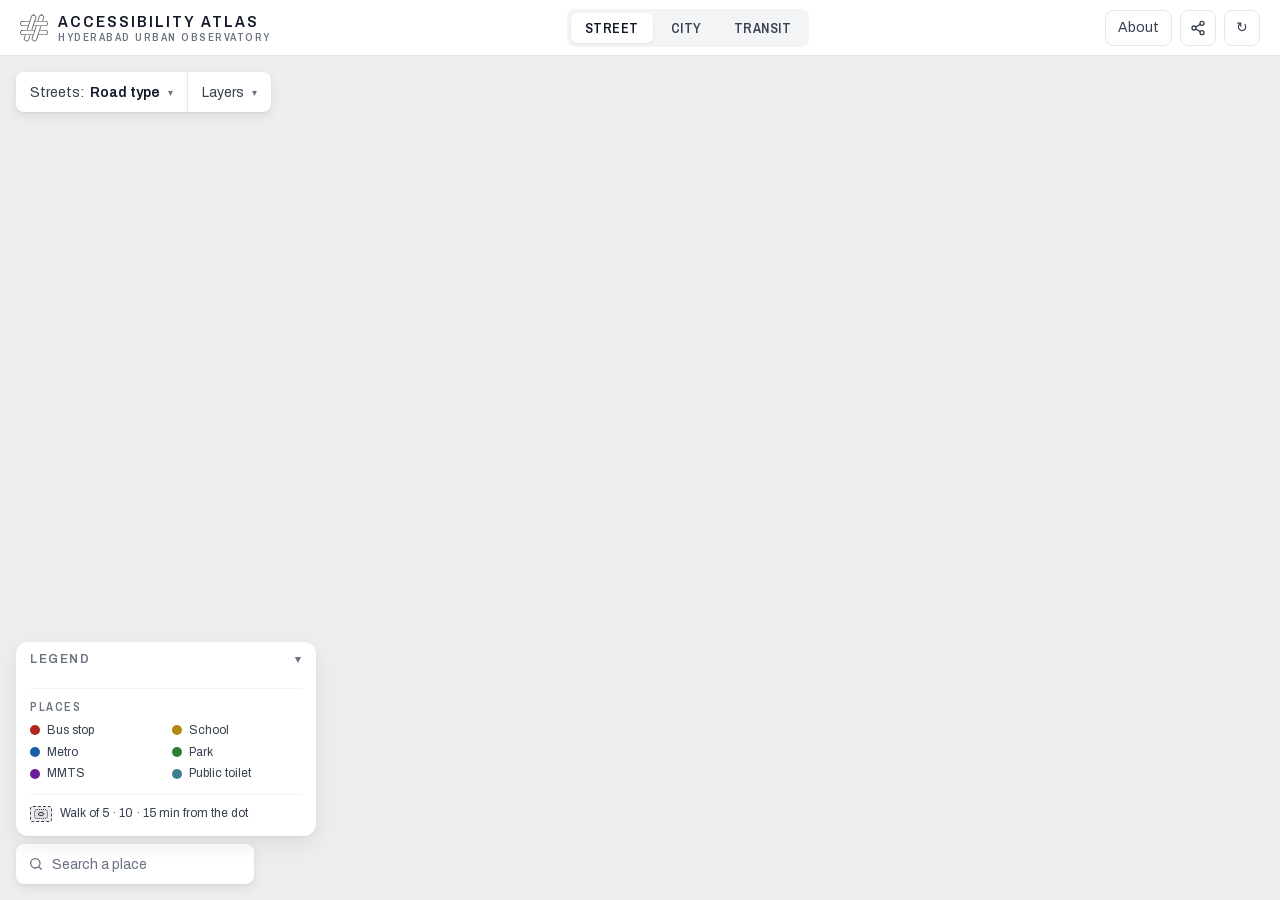
==== index.html @ 3e4bffed "Accessibility Atlas on Pages at /access/, data from the observatory server Starts from amruthkiran94" ====
<!DOCTYPE html>
<html lang="en">
<head>
<meta charset="utf-8">
<meta name="viewport" content="width=device-width, initial-scale=1, viewport-fit=cover">
<title>Accessibility Atlas · Hyderabad</title>
<link rel="stylesheet" href="vendor/fonts/outfit.css">
<link rel="stylesheet" href="vendor/fonts/archivo.css">
<link href="vendor/maplibre-gl.css" rel="stylesheet">
<link rel="stylesheet" href="css/style.css">
<!-- visit counter: page, referring site, country; no cookies, no IP addresses (live-feed/visits.js) -->
<script src="https://api.urbanobservatory.in/visits.js" defer></script>
</head>
<body>

<!-- ============================ TOP BAR ============================ -->
<header id="topbar" class="blueprint">
  <div class="brand">
    <a class="brand-logo" href="https://hyderabad.urbanobservatory.in" target="_blank"
       rel="noopener" title="Hyderabad Urban Observatory">
      <svg viewBox="0 0 100 100" aria-hidden="true"><defs><rect id="bH1" x="2" y="26" width="96" height="16" rx="6"/><rect id="bH2" x="2" y="58" width="96" height="16" rx="6"/><rect id="bV1" x="28" y="2" width="16" height="96" rx="6" transform="rotate(18 36 50)"/><rect id="bV2" x="56" y="2" width="16" height="96" rx="6" transform="rotate(18 64 50)"/><mask id="cH1"><rect width="100" height="100" fill="white"/><use href="#bV1" fill="black" stroke="black" stroke-width="4"/></mask><mask id="cV2"><rect width="100" height="100" fill="white"/><use href="#bH1" fill="black" stroke="black" stroke-width="4"/></mask><mask id="cH2"><rect width="100" height="100" fill="white"/><use href="#bV2" fill="black" stroke="black" stroke-width="4"/></mask><mask id="cV1"><rect width="100" height="100" fill="white"/><use href="#bH2" fill="black" stroke="black" stroke-width="4"/></mask></defs><g fill="#FFFFFF" stroke="#111" stroke-width="2" stroke-linecap="round" stroke-linejoin="round"><use href="#bH1" mask="url(#cH1)"/><use href="#bV2" mask="url(#cV2)"/><use href="#bH2" mask="url(#cH2)"/><use href="#bV1" mask="url(#cV1)"/></g></svg>
    </a>
    <span class="brand-txt">
      <button class="brand-wm" id="brandHome" title="Street">Accessibility Atlas</button>
      <a class="brand-sub" href="https://hyderabad.urbanobservatory.in" target="_blank"
         rel="noopener">Hyderabad Urban Observatory</a>
    </span>
  </div>

  <div class="spacer"></div>

  <nav class="nav" id="view-tabs">
    <button data-view="explore" class="active">Street</button>
    <button data-view="maps">City</button>
    <button data-view="transit">Transit</button>
  </nav>

  <div class="spacer"></div>

  <div class="topact">
    <button id="btn-about" class="btn-plain" title="About this map">About</button>
    <button id="btn-share" title="Copy a link to this view" aria-label="Copy a link to this view">
      <svg width="16" height="16" viewBox="0 0 24 24" fill="none" stroke="currentColor" stroke-width="2" stroke-linecap="round" stroke-linejoin="round" aria-hidden="true"><circle cx="18" cy="5" r="3"></circle><circle cx="6" cy="12" r="3"></circle><circle cx="18" cy="19" r="3"></circle><path d="M8.6 13.5 L15.4 17.5"></path><path d="M15.4 6.5 L8.6 10.5"></path></svg>
      <span class="share-msg" hidden></span>
    </button>
    <button id="btn-reset" title="Reset section" aria-label="Reset section">↻</button>
    <button id="btn-menu" class="m-only" title="Menu" aria-label="Menu">⋯</button>
    <div id="m-menu" class="m-only" hidden>
      <button type="button" id="m-about">About</button>
      <button type="button" id="m-share">Share this view</button>
    </div>
  </div>
</header>

<!-- ============================== APP ============================== -->
<div id="app">
  <main id="map-wrap">
    <div id="map"></div>
    <!-- phone only: crosshair, search, legend pill, pin -->
    <div id="m-crosshair" class="m-only" hidden aria-hidden="true"></div>
    <button id="m-search" class="m-only m-fab" title="Search a place or area" aria-label="Search a place or area">
      <svg width="18" height="18" viewBox="0 0 24 24" fill="none" stroke="currentColor" stroke-width="2" stroke-linecap="round" aria-hidden="true"><circle cx="11" cy="11" r="7"></circle><path d="M20 20 L16 16"></path></svg>
    </button>
    <button id="m-legend-pill" class="m-only m-pill" type="button">Legend <span class="dd-caret">▾</span></button>
    <button id="m-pin" class="m-only m-pill m-pill--dark" type="button" hidden>Pin</button>
  </main>

  <!-- ============ TOOLBAR (floating, top-left; section-specific) ============
       Explore: Colour streets + Layers (popovers). Wards: Show (select).
       On phones the inner controls move into the bottom sheet (main.js). -->
  <aside id="ctrlpanel">
    <!-- Walk from here: two dropdowns in one strip. Compare areas: the Show select. -->
    <div class="dd" id="road-viz">
      <button type="button" class="dd-btn" aria-haspopup="menu" aria-expanded="false"><span class="tab-long">Streets:</span><span class="tab-short">Colour</span> <b id="tb-colour-val">Road type</b><span class="dd-caret">▾</span></button>
      <div class="dd-menu" id="rv-list" role="menu" hidden><!-- filled by map.js --></div>
    </div>
    <div class="dd" id="show-layers">
      <button type="button" class="dd-btn" aria-haspopup="menu" aria-expanded="false">Layers<span class="dd-caret">▾</span></button>
      <div class="dd-menu" role="menu" hidden>
        <label class="dd-check"><input type="checkbox" data-show="stops" checked><i class="sw sw-modes"></i>Bus, metro and MMTS stops</label>
        <label class="dd-check"><input type="checkbox" data-show="school" checked><i class="sw" style="--c:#B0870F"></i>Schools</label>
        <label class="dd-check"><input type="checkbox" data-show="park" checked><i class="sw" style="--c:#2E7D32"></i>Parks and playgrounds</label>
        <label class="dd-check"><input type="checkbox" data-show="public_toilet" checked><i class="sw" style="--c:#3C7D8E"></i>Public toilets</label>
        <label class="dd-check"><input type="checkbox" data-show="wards"><i class="sw" style="--c:#111827"></i>Ward boundaries</label>
      </div>
    </div>
    <div class="dd" id="layer-switcher">
      <label class="dd-btn dd-sel">Show <select id="ls-select" aria-label="Show on the map"></select></label>
    </div>
  </aside>

  <div id="bl-stack">
    <div id="legend" class="map-ui">
      <button id="legend-toggle" aria-expanded="true">Legend<span class="lg-chev">▾</span></button>
      <div id="legend-body">
        <div id="lg-road"><!-- key for the chosen street colouring, filled by map.js --></div>
        <div id="legend-bands" class="hidden">
          <div class="lg-bandtitle">Walk to the nearest</div>
          <div class="lg-bands">
            <span><i style="background:#3C9D8E"></i>under 5 min</span>
            <span><i style="background:#B8DDC8"></i>5–10</span>
            <span><i style="background:#EDDFA9"></i>10–15</span>
            <span><i style="background:#E07B4F"></i>over 15</span>
          </div>
        </div>
        <div class="lg-sec lg-places">
          <div class="lg-bandtitle">Places</div>
          <div class="lg-grid">
            <span><i style="background:#B3261E"></i>Bus stop</span>
            <span class="lg-amen"><i style="background:#B0870F"></i>School</span>
            <span><i style="background:#185FA5"></i>Metro</span>
            <span class="lg-amen"><i style="background:#2E7D32"></i>Park</span>
            <span><i style="background:#6A1B9A"></i>MMTS</span>
            <span class="lg-amen"><i style="background:#3C7D8E"></i>Public toilet</span>
          </div>
        </div>
        <div class="lg-sec lg-range">
          <span class="lg-rings" aria-hidden="true"><i></i><i></i><i></i></span>
          <span>Walk of 5 · 10 · 15 min from the dot</span>
        </div>
      </div>
    </div>
    <div id="bl-row">
      <nav id="crumb" aria-label="Area" hidden><!-- rendered by crumb.js --></nav>
      <div id="search-box">
        <button id="search-toggle" title="Search a place" aria-label="Search a place">
          <svg width="16" height="16" viewBox="0 0 24 24" fill="none" stroke="currentColor" stroke-width="2" stroke-linecap="round" aria-hidden="true"><circle cx="11" cy="11" r="7"></circle><path d="M20 20 L16 16"></path></svg>
        </button>
        <input id="search-input" type="search" placeholder="Search a place" autocomplete="off">
        <div id="search-results" class="hidden"></div>
      </div>
    </div>
  </div>

<!-- ====================== LANDING CARD ====================== -->
<div id="start-sheet" hidden>
  <div class="start-card">
    <div class="start-graphic" aria-label="From any point, how far you can walk in 5, 10 and 15 minutes" role="img">
      <img src="assets/landing.jpg" alt="" width="1040" height="680">
      <svg viewBox="0 0 520 340" preserveAspectRatio="xMidYMid slice">
        <g class="ring r15"><path d="M151.9,281.7 L132.7,279.9 L127.4,267.1 L130.9,259.7 L118.7,270.7 L115.2,261.6 L97.7,257.9 L96,245.1 L78.5,237.8 L82,223.1 L110,219.4 L132.7,204.8 L134.4,193.8 L158.9,164.5 L146.7,151.7 L143.2,157.2 L136.2,153.5 L127.4,138.9 L117,140.7 L117,129.7 L101.2,120.6 L99.5,113.2 L113.5,113.2 L118.7,105.9 L141.4,109.6 L169.4,129.7 L188.6,151.7 L183.3,133.4 L178.1,129.7 L179.8,122.4 L171.1,122.4 L146.7,107.7 L137.9,93.1 L172.9,72.9 L162.4,54.6 L207.8,41.8 L209.5,27.2 L230.5,25.3 L235.7,18 L241,29 L249.7,30.8 L323.1,27.2 L326.6,62 L359.8,58.3 L359.8,65.6 L345.8,67.4 L347.5,72.9 L358,72.9 L368.5,100.4 L375.5,96.7 L382.5,107.7 L365,129.7 L366.8,148 L382.5,151.7 L370.3,157.2 L370.3,186.5 L389.5,190.1 L361.5,204.8 L359.8,214 L370.3,212.1 L377.2,221.3 L363.3,250.6 L351,250.6 L347.5,268.9 L333.6,278 L316.1,278 L309.1,289 L300.4,287.2 L298.6,303.7 L275.9,301.9 L272.4,318.3 L249.7,314.7 L244.5,298.2 L244.5,307.4 L234,311 L230.5,320.2 L209.5,322 L197.3,290.9 L192.1,289 L183.3,298.2 L179.8,289 L157.1,290.9 L151.9,281.7 Z" fill="rgba(17,24,39,.06)" stroke="#111827" stroke-width="1.6" stroke-dasharray="4 2.5"/><text x="364.8" y="55.3">15 min</text></g>
        <g class="ring r10"><path d="M195.6,256.1 L164.1,228.6 L167.6,217.6 L157.1,224.9 L134.4,204.8 L151.9,188.3 L150.2,173.7 L158.9,162.7 L150.2,148 L157.1,149.9 L171.1,135.2 L188.6,151.7 L183.3,133.4 L178.1,129.7 L179.8,122.4 L167.6,118.7 L178.1,111.4 L179.8,102.2 L192.1,100.4 L193.8,83.9 L204.3,82.1 L216.5,67.4 L221.8,82.1 L228.8,82.1 L228.8,98.6 L241,96.7 L253.2,74.8 L277.7,76.6 L281.2,69.3 L286.4,78.4 L314.4,80.3 L314.4,89.4 L324.8,93.1 L321.3,102.2 L335.3,105.9 L333.6,116.9 L324.8,120.6 L319.6,138.9 L328.3,146.2 L321.3,160.8 L337.1,173.7 L330.1,188.3 L331.8,199.3 L323.1,199.3 L316.1,215.8 L326.6,221.3 L326.6,228.6 L312.6,224.9 L305.6,239.6 L293.4,237.8 L284.7,246.9 L260.2,245.1 L256.7,235.9 L239.2,239.6 L232.3,257.9 L218.3,263.4 L195.6,256.1 Z" fill="rgba(17,24,39,.07)" stroke="#111827" stroke-width="1.2" stroke-dasharray="1.5 1.5"/><text x="319.4" y="77.3">10 min</text></g>
        <g class="ring r5"><path d="M225.3,204.8 L195.6,204.8 L195.6,190.1 L190.3,184.7 L192.1,175.5 L206.1,170 L206.1,153.5 L223.5,144.4 L228.8,131.5 L235.7,133.4 L235.7,142.5 L244.5,138.9 L244.5,129.7 L260.2,131.5 L270.7,118.7 L274.2,129.7 L286.4,124.2 L289.9,138.9 L281.2,153.5 L291.6,164.5 L279.4,182.8 L286.4,192 L277.7,192 L270.7,206.6 L258.5,201.1 L249.7,215.8 L232.3,206.6 L227,188.3 L225.3,204.8 Z" fill="rgba(17,24,39,.1)" stroke="#111827" stroke-width="1.2"/><text x="291.4" y="121.2">5 min</text></g>
        <circle cx="253.4" cy="172" r="8" fill="#fff"/><circle cx="253.4" cy="172" r="4.5" fill="#111827"/>
      </svg>
    </div>
    <div class="start-actions">
      <button class="start-btn start-btn--primary" data-start="browse">Explore the map</button>
    </div>
    <div class="start-loading" hidden>
      <div class="start-row"><span class="start-step">Loading</span><span class="start-pct">0%</span></div>
      <div class="start-bar"><span></span></div>
      <div class="start-row start-meta"><span class="start-note"></span></div>
      <button class="start-btn start-btn--cancel" data-start="cancel">Cancel</button>
    </div>
  </div>
</div>

  <div id="transit-notice" hidden>
    <div class="notice-card">
      <span class="eyebrow">Transit · experimental</span>
      <p>Tap a stop to see every stop you can reach without changing buses, and the routes that
        serve it.</p>
      <p class="hint">Route lines are drawn onto the road network automatically and can wander on long
        routes. The open GTFS timetables behind them have gaps and errors of their own.</p>
      <button type="button" class="start-btn start-btn--primary">Explore</button>
    </div>
  </div>

  <div id="compare-notice" hidden>
    <div class="notice-card">
      <span class="eyebrow">City</span>
      <div class="crumb-demo" aria-hidden="true">
        <div class="crumb-demo-list">
          <div class="crumb-lh">Wards</div>
          <div class="crumb-opt">Banjara Hills · 214</div>
          <div class="crumb-opt">Jubilee Hills · 215</div>
          <div class="crumb-opt">Khairatabad · 216</div>
          <div class="crumb-opt">Somajiguda · 217</div>
        </div>
        <div class="crumb-demo-bar">
          <span>Hyderabad</span><span class="crumb-sep">›</span>
          <span>GHMC</span><span class="crumb-sep">›</span>
          <b>Jubilee Hills</b><span class="crumb-demo-caret">▾</span>
          <span class="crumb-demo-cursor"></span>
        </div>
      </div>
      <p><span class="tab-long">Pick a corporation, then a ward, from the breadcrumb at the bottom left, or click an
        area on the map.</span><span class="tab-short">Pick a corporation, then a ward, from search, or tap an
        area on the map.</span> The card shows how much of it is within a short walk of each amenity.</p>
      <button type="button" class="start-btn start-btn--primary">Explore</button>
    </div>
  </div>

  <div id="zoom-hint" hidden><span>Zoom in to see how far you can walk</span></div>

  <div id="m-legend-card" class="m-only m-overlay" hidden>
    <div class="m-card">
      <div class="m-card-head"><span class="eyebrow">Legend</span><button type="button" class="m-x" data-close aria-label="Close">✕</button></div>
      <div class="m-card-body"></div>
    </div>
  </div>
  <div id="m-picker" class="m-only" hidden>
    <div class="m-picker-head">
      <input type="search" placeholder="Search a place, or browse below" autocomplete="off" aria-label="Search a place or area">
      <button type="button" class="m-x" data-close aria-label="Close">✕</button>
    </div>
    <div class="m-plist"></div>
  </div>

  <aside id="panel" class="empty">
    <!-- mobile: the section controls (Roads / 5-10-15 / Layers) get moved
         here from the strip so they sit in thumb reach. Empty on desktop. -->
    <div class="sheet-grip" id="sheet-grip"><span></span></div>
    <div id="sheet-controls"></div>
    <button id="scroll-cue-top" type="button" hidden>Back to top ↑</button>
    <div class="panel-body" id="panel-body">
      <!-- rendered by panel.js / transit.js -->
    </div>
    <button id="scroll-cue" type="button" hidden>More below ↓</button>
  </aside>
</div>

<!-- ============================ ABOUT PAGE ============================ -->
<div id="about-page" hidden>
  <div class="about-inner">
    <button class="about-close" id="about-close" aria-label="Close">×</button>
    <span class="eyebrow">About</span>
    <h1>Accessibility Atlas</h1>
    <p class="about-lead">How walkable is your part of Hyderabad? This map shows how far you can get on
      foot in 5, 10 or 15 minutes from any spot, what you can reach, and what the walk is like. Everything
      is precomputed for every block-sized hexagon of the city and served as plain files, so the map is fast,
      free to host, and needs no login.</p>

    <div class="about-box">
      <b>Read the numbers right</b>
      <ul>
        <li>Walk times are along streets, not as the crow flies, at an easy 4.5 km/h.</li>
        <li>Shade is an average over daylight hours on four days spread across the year (46 sun positions), and is mapped for the four core corporations only.</li>
        <li>Footpaths are not mapped yet. A ground survey and a data collection tool are coming soon.</li>
        <li>MMTS (suburban rail) times come from a 2019 timetable.</li>
        <li>Bus stops with one or two buses a day are shown faded and are not counted as access.</li>
      </ul>
      <p>This is not a routing app and it is not live: it tells you what is within reach, not how to get
        there right now.</p>
      <p><b>Please read before using these numbers.</b> This is a research tool under continuous development. The figures come from open data and automated models, and both can be wrong: amenities may be missing, misplaced or closed, street networks incomplete, and timetables out of date. Walk times are estimates for an average adult and will differ for children, older people and anyone with a disability. Check on the ground before relying on this for planning, funding or policy decisions. No warranty is given, and the Hyderabad Urban Observatory accepts no liability for decisions taken on the basis of it.</p>
    </div>

    <h2>How to use it</h2>
    <p><b>Street.</b> Move over the map, or tap on a phone, and the outlined area is everything you can
      reach on foot within 5, 10 or 15 minutes. Pin a spot to see the nearest bus or metro stop, school,
      park and public toilet, how shaded and steep the walk is, and what else is nearby. Streets can be
      coloured by shade, tree cover, slope or road type.</p>
    <p><b>City.</b> The whole city coloured by walk time to the nearest of what you picked,
      from teal (close) to orange (far). Pick a corporation or ward in the breadcrumb for its
      figures.</p>
    <p><b>Transit.</b> Every bus, metro and MMTS stop, sized by how much service it actually gets.
      Tap a stop to see every stop you can get to without changing buses, and the
      routes that serve it.</p>

    <h2>Method</h2>
    <ul>
      <li><b>Walking.</b> 4.5 km/h, slowed on slopes (Tobler's function). All roads count as walkable;
        big roads must be walked around, not across. Walk times are along the network, never as the
        crow flies.</li>
      <li><b>Walking range.</b> Precomputed for every H3 cell at resolution 10 (66 m edges, about
        114 m across) for the 5, 10 and 15 minute budgets, and simplified for display. See "The grid
        and the calculation" below.</li>
      <li><b>Shade.</b> A 5-metre surface model built from building heights and tree canopy, sampled at
        46 sun positions across four dates (both solstices, an equinox and peak heat), all weighted
        equally. Trees count as full shade. Shown as the share of sampled daytime a street is in shade.</li>
      <li><b>Amenities.</b> OpenStreetMap plus the GHMC public amenities register (2023). Public transport,
        schools, parks and playgrounds, and public toilets get their own maps and headline walk times;
        clinics, pharmacies, groceries, markets, banks, colleges, anganwadis and community halls are counted.</li>
      <li><b>Public transport.</b> Stops and timetables from open GTFS feeds. Bus stops are classed by
        buses per day; stops with one or two buses a day, or rush-hour-only service, are shown faded and are
        left out of the access maps so that "near a bus stop" means a usable one.</li>
      <li><b>Area figures.</b> "Share of homes and buildings" is the share of built-up area: only cells
        with meaningful building cover count, so empty land does not flatter or penalise a ward.
        Boundaries are the 2026 corporations, zones, circles and 300 wards; Secunderabad Cantonment, the
        airport and BHEL are shown as separate areas.</li>
      <li><b>Footpaths.</b> OpenStreetMap knows footpaths for only a few percent of streets, so we do not
        show that figure. A ground survey with a data collection tool is planned; results will appear
        here as they come in.</li>
    </ul>

    <h2>The grid and the calculation</h2>
    <p><b>The hexagons.</b> The city is divided into H3 hexagons at resolution 10. The "65 m" often
      quoted is the length of one edge. A cell is about 114 m across from flat side to flat side,
      132 m from corner to corner, and covers about 1.5 hectares, roughly one residential block.
      The next coarser size (174 m edges, 10.5 hectares) would give two sides of a main road the
      same walk time and turn the 5-minute ring into a blob. The next finer size (25 m edges) would
      mean seven times as many cells with no better answers, since neighbouring cells on the same
      street snap to the same point anyway.</p>
    <p><b>Walk time from a cell.</b> Three steps. First, the cell's centre is snapped to the nearest
      junction or bend in the street network, built from OpenStreetMap ways split at every
      intersection. A cell more than 300 m from any street is marked unreachable. Second, every
      street segment gets a walk time: 4.5 km/h on the flat, slowed on slopes by Tobler's hiking
      function, so a 5% grade costs about 15% of speed and a 10% grade about 30%. Slope comes from
      the terrain model and exists only in the four core corporations; elsewhere streets are treated
      as flat. Third, a shortest-path search runs outward from the snapped point with a 15-minute
      cutoff. The 5, 10 and 15 minute outlines are the union of every segment reached in time,
      widened by 30 m and simplified by 10 m for display, which is why they hug the streets rather
      than filling blocks.</p>
    <p><b>Walk to the nearest, and the counts.</b> This runs the other way round. Every amenity is
      snapped to the network and a 15-minute search runs outward from it. Each cell it reaches records
      the time; the cell keeps the smallest per category as its "nearest", and counts each amenity
      that arrived within 5, 10 and 15 minutes. Amenities of the same type within 40 m of each other
      are merged first, with the GHMC record preferred over OpenStreetMap, so a pair of bus stops on
      opposite sides of a road counts once.</p>
    <p><b>What that means for accuracy.</b> Everyone in a cell gets the time from its centre's snap
      point. The far corner of a cell is at most about 65 m from that point, under a minute on foot,
      which is within the one-minute precision the map shows. The larger errors are the ones listed
      above: missing or misplaced amenities, gaps in the street data, and footpaths and crossings
      that are not modelled yet.</p>

    <h2>What to treat with care</h2>
    <ul>
      <li>MMTS frequencies come from a 2019 timetable; treat them as indicative.</li>
      <li>The Transit section is an experimental visualisation. Route lines are drawn onto the
        road network automatically and can wander on long routes, and the open GTFS timetables they
        come from have gaps and errors of their own.</li>
      <li>Shade and building data cover the four-corporation urban core; the rest of HMDA has streets,
        amenities and transit but no shade layer.</li>
      <li>Amenity names and locations come from OpenStreetMap and the 2023 GHMC register; some are out of
        date. Write to us with corrections.</li>
    </ul>

    <h2>Data sources</h2>
    <p>OpenStreetMap contributors (streets, parks, amenities, buildings) · GHMC public amenities
      (2023) · TGSRTC bus GTFS (June 2026) · HMRL metro GTFS (July 2026) · MMTS GTFS (2019) · Meta / WRI 1 m
      canopy height (Tolan et al. 2024) · Google Open Buildings 2.5D · FABDEM 30 m terrain · GHMC and HMDA
      boundaries. Basemap: OpenFreeMap, OpenMapTiles, OpenStreetMap.</p>

    <h2>Who made this</h2>
    <p>Built by the Hyderabad Urban Lab as part of the Hyderabad Urban Observatory, alongside the Lake
      Atlas and the weather dashboard. It is under continuous development; write to
      <a href="mailto:hulf.observatory@gmail.com">hulf.observatory@gmail.com</a> with corrections or ideas.</p>
    <p class="about-links"><a href="https://hyderabad.urbanobservatory.in" target="_blank" rel="noopener">Hyderabad Urban Observatory</a> ·
      <a href="https://hyderabad.urbanobservatory.in/disclaimer" target="_blank" rel="noopener">Disclaimer</a></p>
  </div>
</div>

<script src="vendor/maplibre-gl.js"></script>
<script type="module" src="js/main.js"></script>
</body>
</html>
---- vendor/fonts/outfit.css ----
/* Outfit (variable, wght 300–700) — self-hosted, zero-CDN.
   Files from Google Fonts v15; latin + latin-ext subsets. */
@font-face {
  font-family: 'Outfit';
  font-style: normal;
  font-weight: 300 700;
  font-display: swap;
  src: url(outfit-latin.woff2) format('woff2');
  unicode-range: U+0000-00FF, U+0131, U+0152-0153, U+02BB-02BC, U+02C6, U+02DA,
    U+02DC, U+0304, U+0308, U+0329, U+2000-206F, U+20AC, U+2122, U+2191, U+2193,
    U+2212, U+2215, U+FEFF, U+FFFD;
}
@font-face {
  font-family: 'Outfit';
  font-style: normal;
  font-weight: 300 700;
  font-display: swap;
  src: url(outfit-latin-ext.woff2) format('woff2');
  unicode-range: U+0100-02BA, U+02BD-02C5, U+02C7-02CC, U+02CE-02D7, U+02DD-02FF,
    U+0304, U+0308, U+0329, U+1D00-1DBF, U+1E00-1E9F, U+1EF2-1EFF, U+2020,
    U+20A0-20AB, U+20AD-20C0, U+2113, U+2C60-2C7F, U+A720-A7FF;
}
---- vendor/fonts/archivo.css ----
/* Archivo + Archivo Narrow (variable, latin + latin-ext) — self-hosted from Google Fonts */
@font-face { font-family: 'Archivo'; font-style: normal; font-weight: 400 600; font-display: swap;
  src: url('archivo-latin.woff2') format('woff2'); unicode-range: U+0000-00FF, U+0131, U+0152-0153, U+02BB-02BC, U+02C6, U+02DA, U+02DC, U+0304, U+0308, U+0329, U+2000-206F, U+20AC, U+2122, U+2191, U+2193, U+2212, U+2215, U+FEFF, U+FFFD; }
@font-face { font-family: 'Archivo Narrow'; font-style: normal; font-weight: 500 600; font-display: swap;
  src: url('archivo-narrow-latin.woff2') format('woff2'); unicode-range: U+0000-00FF, U+0131, U+0152-0153, U+02BB-02BC, U+02C6, U+02DA, U+02DC, U+0304, U+0308, U+0329, U+2000-206F, U+20AC, U+2122, U+2191, U+2193, U+2212, U+2215, U+FEFF, U+FFFD; }
---- vendor/maplibre-gl.css ----
.maplibregl-map{font:12px/20px Helvetica Neue,Arial,Helvetica,sans-serif;overflow:hidden;position:relative;-webkit-tap-highlight-color:rgb(0 0 0/0)}.maplibregl-canvas{left:0;position:absolute;top:0}.maplibregl-map:fullscreen{height:100%;width:100%}.maplibregl-ctrl-group button.maplibregl-ctrl-compass{touch-action:none}.maplibregl-canvas-container.maplibregl-interactive,.maplibregl-ctrl-group button.maplibregl-ctrl-compass{cursor:grab;-webkit-user-select:none;-moz-user-select:none;user-select:none}.maplibregl-canvas-container.maplibregl-interactive.maplibregl-track-pointer{cursor:pointer}.maplibregl-canvas-container.maplibregl-interactive:active,.maplibregl-ctrl-group button.maplibregl-ctrl-compass:active{cursor:grabbing}.maplibregl-canvas-container.maplibregl-touch-zoom-rotate,.maplibregl-canvas-container.maplibregl-touch-zoom-rotate .maplibregl-canvas{touch-action:pan-x pan-y}.maplibregl-canvas-container.maplibregl-touch-drag-pan,.maplibregl-canvas-container.maplibregl-touch-drag-pan .maplibregl-canvas{touch-action:pinch-zoom}.maplibregl-canvas-container.maplibregl-touch-zoom-rotate.maplibregl-touch-drag-pan,.maplibregl-canvas-container.maplibregl-touch-zoom-rotate.maplibregl-touch-drag-pan .maplibregl-canvas{touch-action:none}.maplibregl-canvas-container.maplibregl-touch-drag-pan.maplibregl-cooperative-gestures,.maplibregl-canvas-container.maplibregl-touch-drag-pan.maplibregl-cooperative-gestures .maplibregl-canvas{touch-action:pan-x pan-y}.maplibregl-ctrl-bottom-left,.maplibregl-ctrl-bottom-right,.maplibregl-ctrl-top-left,.maplibregl-ctrl-top-right{pointer-events:none;position:absolute;z-index:2}.maplibregl-ctrl-top-left{left:0;top:0}.maplibregl-ctrl-top-right{right:0;top:0}.maplibregl-ctrl-bottom-left{bottom:0;left:0}.maplibregl-ctrl-bottom-right{bottom:0;right:0}.maplibregl-ctrl{clear:both;pointer-events:auto;transform:translate(0)}.maplibregl-ctrl-top-left .maplibregl-ctrl{float:left;margin:10px 0 0 10px}.maplibregl-ctrl-top-right .maplibregl-ctrl{float:right;margin:10px 10px 0 0}.maplibregl-ctrl-bottom-left .maplibregl-ctrl{float:left;margin:0 0 10px 10px}.maplibregl-ctrl-bottom-right .maplibregl-ctrl{float:right;margin:0 10px 10px 0}.maplibregl-ctrl-group{background:#fff;border-radius:4px}.maplibregl-ctrl-group:not(:empty){box-shadow:0 0 0 2px rgba(0,0,0,.1)}@media (forced-colors:active){.maplibregl-ctrl-group:not(:empty){box-shadow:0 0 0 2px ButtonText}}.maplibregl-ctrl-group button{background-color:transparent;border:0;box-sizing:border-box;cursor:pointer;display:block;height:29px;outline:none;padding:0;width:29px}.maplibregl-ctrl-group button+button{border-top:1px solid #ddd}.maplibregl-ctrl button .maplibregl-ctrl-icon{background-position:50%;background-repeat:no-repeat;display:block;height:100%;width:100%}@media (forced-colors:active){.maplibregl-ctrl-icon{background-color:transparent}.maplibregl-ctrl-group button+button{border-top:1px solid ButtonText}}.maplibregl-ctrl button::-moz-focus-inner{border:0;padding:0}.maplibregl-ctrl-attrib-button:focus,.maplibregl-ctrl-group button:focus{box-shadow:0 0 2px 2px #0096ff}.maplibregl-ctrl button:disabled{cursor:not-allowed}.maplibregl-ctrl button:disabled .maplibregl-ctrl-icon{opacity:.25}.maplibregl-ctrl button:not(:disabled):hover{background-color:rgb(0 0 0/5%)}.maplibregl-ctrl-group button:focus:focus-visible{box-shadow:0 0 2px 2px #0096ff}.maplibregl-ctrl-group button:focus:not(:focus-visible){box-shadow:none}.maplibregl-ctrl-group button:focus:first-child{border-radius:4px 4px 0 0}.maplibregl-ctrl-group button:focus:last-child{border-radius:0 0 4px 4px}.maplibregl-ctrl-group button:focus:only-child{border-radius:inherit}.maplibregl-ctrl button.maplibregl-ctrl-zoom-out .maplibregl-ctrl-icon{background-image:url("data:image/svg+xml;charset=utf-8,%3Csvg xmlns='http://www.w3.org/2000/svg' width='29' height='29' fill='%23333' viewBox='0 0 29 29'%3E%3Cpath d='M10 13c-.75 0-1.5.75-1.5 1.5S9.25 16 10 16h9c.75 0 1.5-.75 1.5-1.5S19.75 13 19 13z'/%3E%3C/svg%3E")}.maplibregl-ctrl button.maplibregl-ctrl-zoom-in .maplibregl-ctrl-icon{background-image:url("data:image/svg+xml;charset=utf-8,%3Csvg xmlns='http://www.w3.org/2000/svg' width='29' height='29' fill='%23333' viewBox='0 0 29 29'%3E%3Cpath d='M14.5 8.5c-.75 0-1.5.75-1.5 1.5v3h-3c-.75 0-1.5.75-1.5 1.5S9.25 16 10 16h3v3c0 .75.75 1.5 1.5 1.5S16 19.75 16 19v-3h3c.75 0 1.5-.75 1.5-1.5S19.75 13 19 13h-3v-3c0-.75-.75-1.5-1.5-1.5'/%3E%3C/svg%3E")}@media (forced-colors:active){.maplibregl-ctrl button.maplibregl-ctrl-zoom-out .maplibregl-ctrl-icon{background-image:url("data:image/svg+xml;charset=utf-8,%3Csvg xmlns='http://www.w3.org/2000/svg' width='29' height='29' fill='%23fff' viewBox='0 0 29 29'%3E%3Cpath d='M10 13c-.75 0-1.5.75-1.5 1.5S9.25 16 10 16h9c.75 0 1.5-.75 1.5-1.5S19.75 13 19 13z'/%3E%3C/svg%3E")}.maplibregl-ctrl button.maplibregl-ctrl-zoom-in .maplibregl-ctrl-icon{background-image:url("data:image/svg+xml;charset=utf-8,%3Csvg xmlns='http://www.w3.org/2000/svg' width='29' height='29' fill='%23fff' viewBox='0 0 29 29'%3E%3Cpath d='M14.5 8.5c-.75 0-1.5.75-1.5 1.5v3h-3c-.75 0-1.5.75-1.5 1.5S9.25 16 10 16h3v3c0 .75.75 1.5 1.5 1.5S16 19.75 16 19v-3h3c.75 0 1.5-.75 1.5-1.5S19.75 13 19 13h-3v-3c0-.75-.75-1.5-1.5-1.5'/%3E%3C/svg%3E")}}@media (forced-colors:active) and (prefers-color-scheme:light){.maplibregl-ctrl button.maplibregl-ctrl-zoom-out .maplibregl-ctrl-icon{background-image:url("data:image/svg+xml;charset=utf-8,%3Csvg xmlns='http://www.w3.org/2000/svg' width='29' height='29' viewBox='0 0 29 29'%3E%3Cpath d='M10 13c-.75 0-1.5.75-1.5 1.5S9.25 16 10 16h9c.75 0 1.5-.75 1.5-1.5S19.75 13 19 13z'/%3E%3C/svg%3E")}.maplibregl-ctrl button.maplibregl-ctrl-zoom-in .maplibregl-ctrl-icon{background-image:url("data:image/svg+xml;charset=utf-8,%3Csvg xmlns='http://www.w3.org/2000/svg' width='29' height='29' viewBox='0 0 29 29'%3E%3Cpath d='M14.5 8.5c-.75 0-1.5.75-1.5 1.5v3h-3c-.75 0-1.5.75-1.5 1.5S9.25 16 10 16h3v3c0 .75.75 1.5 1.5 1.5S16 19.75 16 19v-3h3c.75 0 1.5-.75 1.5-1.5S19.75 13 19 13h-3v-3c0-.75-.75-1.5-1.5-1.5'/%3E%3C/svg%3E")}}.maplibregl-ctrl button.maplibregl-ctrl-fullscreen .maplibregl-ctrl-icon{background-image:url("data:image/svg+xml;charset=utf-8,%3Csvg xmlns='http://www.w3.org/2000/svg' width='29' height='29' fill='%23333' viewBox='0 0 29 29'%3E%3Cpath d='M24 16v5.5c0 1.75-.75 2.5-2.5 2.5H16v-1l3-1.5-4-5.5 1-1 5.5 4 1.5-3zM6 16l1.5 3 5.5-4 1 1-4 5.5 3 1.5v1H7.5C5.75 24 5 23.25 5 21.5V16zm7-11v1l-3 1.5 4 5.5-1 1-5.5-4L6 13H5V7.5C5 5.75 5.75 5 7.5 5zm11 2.5c0-1.75-.75-2.5-2.5-2.5H16v1l3 1.5-4 5.5 1 1 5.5-4 1.5 3h1z'/%3E%3C/svg%3E")}.maplibregl-ctrl button.maplibregl-ctrl-shrink .maplibregl-ctrl-icon{background-image:url("data:image/svg+xml;charset=utf-8,%3Csvg xmlns='http://www.w3.org/2000/svg' width='29' height='29' viewBox='0 0 29 29'%3E%3Cpath d='M18.5 16c-1.75 0-2.5.75-2.5 2.5V24h1l1.5-3 5.5 4 1-1-4-5.5 3-1.5v-1zM13 18.5c0-1.75-.75-2.5-2.5-2.5H5v1l3 1.5L4 24l1 1 5.5-4 1.5 3h1zm3-8c0 1.75.75 2.5 2.5 2.5H24v-1l-3-1.5L25 5l-1-1-5.5 4L17 5h-1zM10.5 13c1.75 0 2.5-.75 2.5-2.5V5h-1l-1.5 3L5 4 4 5l4 5.5L5 12v1z'/%3E%3C/svg%3E")}@media (forced-colors:active){.maplibregl-ctrl button.maplibregl-ctrl-fullscreen .maplibregl-ctrl-icon{background-image:url("data:image/svg+xml;charset=utf-8,%3Csvg xmlns='http://www.w3.org/2000/svg' width='29' height='29' fill='%23fff' viewBox='0 0 29 29'%3E%3Cpath d='M24 16v5.5c0 1.75-.75 2.5-2.5 2.5H16v-1l3-1.5-4-5.5 1-1 5.5 4 1.5-3zM6 16l1.5 3 5.5-4 1 1-4 5.5 3 1.5v1H7.5C5.75 24 5 23.25 5 21.5V16zm7-11v1l-3 1.5 4 5.5-1 1-5.5-4L6 13H5V7.5C5 5.75 5.75 5 7.5 5zm11 2.5c0-1.75-.75-2.5-2.5-2.5H16v1l3 1.5-4 5.5 1 1 5.5-4 1.5 3h1z'/%3E%3C/svg%3E")}.maplibregl-ctrl button.maplibregl-ctrl-shrink .maplibregl-ctrl-icon{background-image:url("data:image/svg+xml;charset=utf-8,%3Csvg xmlns='http://www.w3.org/2000/svg' width='29' height='29' fill='%23fff' viewBox='0 0 29 29'%3E%3Cpath d='M18.5 16c-1.75 0-2.5.75-2.5 2.5V24h1l1.5-3 5.5 4 1-1-4-5.5 3-1.5v-1zM13 18.5c0-1.75-.75-2.5-2.5-2.5H5v1l3 1.5L4 24l1 1 5.5-4 1.5 3h1zm3-8c0 1.75.75 2.5 2.5 2.5H24v-1l-3-1.5L25 5l-1-1-5.5 4L17 5h-1zM10.5 13c1.75 0 2.5-.75 2.5-2.5V5h-1l-1.5 3L5 4 4 5l4 5.5L5 12v1z'/%3E%3C/svg%3E")}}@media (forced-colors:active) and (prefers-color-scheme:light){.maplibregl-ctrl button.maplibregl-ctrl-fullscreen .maplibregl-ctrl-icon{background-image:url("data:image/svg+xml;charset=utf-8,%3Csvg xmlns='http://www.w3.org/2000/svg' width='29' height='29' viewBox='0 0 29 29'%3E%3Cpath d='M24 16v5.5c0 1.75-.75 2.5-2.5 2.5H16v-1l3-1.5-4-5.5 1-1 5.5 4 1.5-3zM6 16l1.5 3 5.5-4 1 1-4 5.5 3 1.5v1H7.5C5.75 24 5 23.25 5 21.5V16zm7-11v1l-3 1.5 4 5.5-1 1-5.5-4L6 13H5V7.5C5 5.75 5.75 5 7.5 5zm11 2.5c0-1.75-.75-2.5-2.5-2.5H16v1l3 1.5-4 5.5 1 1 5.5-4 1.5 3h1z'/%3E%3C/svg%3E")}.maplibregl-ctrl button.maplibregl-ctrl-shrink .maplibregl-ctrl-icon{background-image:url("data:image/svg+xml;charset=utf-8,%3Csvg xmlns='http://www.w3.org/2000/svg' width='29' height='29' viewBox='0 0 29 29'%3E%3Cpath d='M18.5 16c-1.75 0-2.5.75-2.5 2.5V24h1l1.5-3 5.5 4 1-1-4-5.5 3-1.5v-1zM13 18.5c0-1.75-.75-2.5-2.5-2.5H5v1l3 1.5L4 24l1 1 5.5-4 1.5 3h1zm3-8c0 1.75.75 2.5 2.5 2.5H24v-1l-3-1.5L25 5l-1-1-5.5 4L17 5h-1zM10.5 13c1.75 0 2.5-.75 2.5-2.5V5h-1l-1.5 3L5 4 4 5l4 5.5L5 12v1z'/%3E%3C/svg%3E")}}.maplibregl-ctrl button.maplibregl-ctrl-compass .maplibregl-ctrl-icon{background-image:url("data:image/svg+xml;charset=utf-8,%3Csvg xmlns='http://www.w3.org/2000/svg' width='29' height='29' fill='%23333' viewBox='0 0 29 29'%3E%3Cpath d='m10.5 14 4-8 4 8z'/%3E%3Cpath fill='%23ccc' d='m10.5 16 4 8 4-8z'/%3E%3C/svg%3E")}@media (forced-colors:active){.maplibregl-ctrl button.maplibregl-ctrl-compass .maplibregl-ctrl-icon{background-image:url("data:image/svg+xml;charset=utf-8,%3Csvg xmlns='http://www.w3.org/2000/svg' width='29' height='29' fill='%23fff' viewBox='0 0 29 29'%3E%3Cpath d='m10.5 14 4-8 4 8z'/%3E%3Cpath fill='%23ccc' d='m10.5 16 4 8 4-8z'/%3E%3C/svg%3E")}}@media (forced-colors:active) and (prefers-color-scheme:light){.maplibregl-ctrl button.maplibregl-ctrl-compass .maplibregl-ctrl-icon{background-image:url("data:image/svg+xml;charset=utf-8,%3Csvg xmlns='http://www.w3.org/2000/svg' width='29' height='29' viewBox='0 0 29 29'%3E%3Cpath d='m10.5 14 4-8 4 8z'/%3E%3Cpath fill='%23ccc' d='m10.5 16 4 8 4-8z'/%3E%3C/svg%3E")}}.maplibregl-ctrl button.maplibregl-ctrl-terrain .maplibregl-ctrl-icon{background-image:url("data:image/svg+xml;charset=utf-8,%3Csvg xmlns='http://www.w3.org/2000/svg' width='22' height='22' fill='%23333' viewBox='0 0 22 22'%3E%3Cpath d='m1.754 13.406 4.453-4.851 3.09 3.09 3.281 3.277.969-.969-3.309-3.312 3.844-4.121 6.148 6.886h1.082v-.855l-7.207-8.07-4.84 5.187L6.169 6.57l-5.48 5.965v.871ZM.688 16.844h20.625v1.375H.688Zm0 0'/%3E%3C/svg%3E")}.maplibregl-ctrl button.maplibregl-ctrl-terrain-enabled .maplibregl-ctrl-icon{background-image:url("data:image/svg+xml;charset=utf-8,%3Csvg xmlns='http://www.w3.org/2000/svg' width='22' height='22' fill='%2333b5e5' viewBox='0 0 22 22'%3E%3Cpath d='m1.754 13.406 4.453-4.851 3.09 3.09 3.281 3.277.969-.969-3.309-3.312 3.844-4.121 6.148 6.886h1.082v-.855l-7.207-8.07-4.84 5.187L6.169 6.57l-5.48 5.965v.871ZM.688 16.844h20.625v1.375H.688Zm0 0'/%3E%3C/svg%3E")}.maplibregl-ctrl button.maplibregl-ctrl-geolocate .maplibregl-ctrl-icon{background-image:url("data:image/svg+xml;charset=utf-8,%3Csvg xmlns='http://www.w3.org/2000/svg' width='29' height='29' fill='%23333' viewBox='0 0 20 20'%3E%3Cpath d='M10 4C9 4 9 5 9 5v.1A5 5 0 0 0 5.1 9H5s-1 0-1 1 1 1 1 1h.1A5 5 0 0 0 9 14.9v.1s0 1 1 1 1-1 1-1v-.1a5 5 0 0 0 3.9-3.9h.1s1 0 1-1-1-1-1-1h-.1A5 5 0 0 0 11 5.1V5s0-1-1-1m0 2.5a3.5 3.5 0 1 1 0 7 3.5 3.5 0 1 1 0-7'/%3E%3Ccircle cx='10' cy='10' r='2'/%3E%3C/svg%3E")}.maplibregl-ctrl button.maplibregl-ctrl-geolocate:disabled .maplibregl-ctrl-icon{background-image:url("data:image/svg+xml;charset=utf-8,%3Csvg xmlns='http://www.w3.org/2000/svg' width='29' height='29' fill='%23aaa' viewBox='0 0 20 20'%3E%3Cpath d='M10 4C9 4 9 5 9 5v.1A5 5 0 0 0 5.1 9H5s-1 0-1 1 1 1 1 1h.1A5 5 0 0 0 9 14.9v.1s0 1 1 1 1-1 1-1v-.1a5 5 0 0 0 3.9-3.9h.1s1 0 1-1-1-1-1-1h-.1A5 5 0 0 0 11 5.1V5s0-1-1-1m0 2.5a3.5 3.5 0 1 1 0 7 3.5 3.5 0 1 1 0-7'/%3E%3Ccircle cx='10' cy='10' r='2'/%3E%3Cpath fill='red' d='m14 5 1 1-9 9-1-1z'/%3E%3C/svg%3E")}.maplibregl-ctrl button.maplibregl-ctrl-geolocate.maplibregl-ctrl-geolocate-active .maplibregl-ctrl-icon{background-image:url("data:image/svg+xml;charset=utf-8,%3Csvg xmlns='http://www.w3.org/2000/svg' width='29' height='29' fill='%2333b5e5' viewBox='0 0 20 20'%3E%3Cpath d='M10 4C9 4 9 5 9 5v.1A5 5 0 0 0 5.1 9H5s-1 0-1 1 1 1 1 1h.1A5 5 0 0 0 9 14.9v.1s0 1 1 1 1-1 1-1v-.1a5 5 0 0 0 3.9-3.9h.1s1 0 1-1-1-1-1-1h-.1A5 5 0 0 0 11 5.1V5s0-1-1-1m0 2.5a3.5 3.5 0 1 1 0 7 3.5 3.5 0 1 1 0-7'/%3E%3Ccircle cx='10' cy='10' r='2'/%3E%3C/svg%3E")}.maplibregl-ctrl button.maplibregl-ctrl-geolocate.maplibregl-ctrl-geolocate-active-error .maplibregl-ctrl-icon{background-image:url("data:image/svg+xml;charset=utf-8,%3Csvg xmlns='http://www.w3.org/2000/svg' width='29' height='29' fill='%23e58978' viewBox='0 0 20 20'%3E%3Cpath d='M10 4C9 4 9 5 9 5v.1A5 5 0 0 0 5.1 9H5s-1 0-1 1 1 1 1 1h.1A5 5 0 0 0 9 14.9v.1s0 1 1 1 1-1 1-1v-.1a5 5 0 0 0 3.9-3.9h.1s1 0 1-1-1-1-1-1h-.1A5 5 0 0 0 11 5.1V5s0-1-1-1m0 2.5a3.5 3.5 0 1 1 0 7 3.5 3.5 0 1 1 0-7'/%3E%3Ccircle cx='10' cy='10' r='2'/%3E%3C/svg%3E")}.maplibregl-ctrl button.maplibregl-ctrl-geolocate.maplibregl-ctrl-geolocate-background .maplibregl-ctrl-icon{background-image:url("data:image/svg+xml;charset=utf-8,%3Csvg xmlns='http://www.w3.org/2000/svg' width='29' height='29' fill='%2333b5e5' viewBox='0 0 20 20'%3E%3Cpath d='M10 4C9 4 9 5 9 5v.1A5 5 0 0 0 5.1 9H5s-1 0-1 1 1 1 1 1h.1A5 5 0 0 0 9 14.9v.1s0 1 1 1 1-1 1-1v-.1a5 5 0 0 0 3.9-3.9h.1s1 0 1-1-1-1-1-1h-.1A5 5 0 0 0 11 5.1V5s0-1-1-1m0 2.5a3.5 3.5 0 1 1 0 7 3.5 3.5 0 1 1 0-7'/%3E%3C/svg%3E")}.maplibregl-ctrl button.maplibregl-ctrl-geolocate.maplibregl-ctrl-geolocate-background-error .maplibregl-ctrl-icon{background-image:url("data:image/svg+xml;charset=utf-8,%3Csvg xmlns='http://www.w3.org/2000/svg' width='29' height='29' fill='%23e54e33' viewBox='0 0 20 20'%3E%3Cpath d='M10 4C9 4 9 5 9 5v.1A5 5 0 0 0 5.1 9H5s-1 0-1 1 1 1 1 1h.1A5 5 0 0 0 9 14.9v.1s0 1 1 1 1-1 1-1v-.1a5 5 0 0 0 3.9-3.9h.1s1 0 1-1-1-1-1-1h-.1A5 5 0 0 0 11 5.1V5s0-1-1-1m0 2.5a3.5 3.5 0 1 1 0 7 3.5 3.5 0 1 1 0-7'/%3E%3C/svg%3E")}.maplibregl-ctrl button.maplibregl-ctrl-geolocate.maplibregl-ctrl-geolocate-waiting .maplibregl-ctrl-icon{animation:maplibregl-spin 2s linear infinite}@media (forced-colors:active){.maplibregl-ctrl button.maplibregl-ctrl-geolocate .maplibregl-ctrl-icon{background-image:url("data:image/svg+xml;charset=utf-8,%3Csvg xmlns='http://www.w3.org/2000/svg' width='29' height='29' fill='%23fff' viewBox='0 0 20 20'%3E%3Cpath d='M10 4C9 4 9 5 9 5v.1A5 5 0 0 0 5.1 9H5s-1 0-1 1 1 1 1 1h.1A5 5 0 0 0 9 14.9v.1s0 1 1 1 1-1 1-1v-.1a5 5 0 0 0 3.9-3.9h.1s1 0 1-1-1-1-1-1h-.1A5 5 0 0 0 11 5.1V5s0-1-1-1m0 2.5a3.5 3.5 0 1 1 0 7 3.5 3.5 0 1 1 0-7'/%3E%3Ccircle cx='10' cy='10' r='2'/%3E%3C/svg%3E")}.maplibregl-ctrl button.maplibregl-ctrl-geolocate:disabled .maplibregl-ctrl-icon{background-image:url("data:image/svg+xml;charset=utf-8,%3Csvg xmlns='http://www.w3.org/2000/svg' width='29' height='29' fill='%23999' viewBox='0 0 20 20'%3E%3Cpath d='M10 4C9 4 9 5 9 5v.1A5 5 0 0 0 5.1 9H5s-1 0-1 1 1 1 1 1h.1A5 5 0 0 0 9 14.9v.1s0 1 1 1 1-1 1-1v-.1a5 5 0 0 0 3.9-3.9h.1s1 0 1-1-1-1-1-1h-.1A5 5 0 0 0 11 5.1V5s0-1-1-1m0 2.5a3.5 3.5 0 1 1 0 7 3.5 3.5 0 1 1 0-7'/%3E%3Ccircle cx='10' cy='10' r='2'/%3E%3Cpath fill='red' d='m14 5 1 1-9 9-1-1z'/%3E%3C/svg%3E")}.maplibregl-ctrl button.maplibregl-ctrl-geolocate.maplibregl-ctrl-geolocate-active .maplibregl-ctrl-icon{background-image:url("data:image/svg+xml;charset=utf-8,%3Csvg xmlns='http://www.w3.org/2000/svg' width='29' height='29' fill='%2333b5e5' viewBox='0 0 20 20'%3E%3Cpath d='M10 4C9 4 9 5 9 5v.1A5 5 0 0 0 5.1 9H5s-1 0-1 1 1 1 1 1h.1A5 5 0 0 0 9 14.9v.1s0 1 1 1 1-1 1-1v-.1a5 5 0 0 0 3.9-3.9h.1s1 0 1-1-1-1-1-1h-.1A5 5 0 0 0 11 5.1V5s0-1-1-1m0 2.5a3.5 3.5 0 1 1 0 7 3.5 3.5 0 1 1 0-7'/%3E%3Ccircle cx='10' cy='10' r='2'/%3E%3C/svg%3E")}.maplibregl-ctrl button.maplibregl-ctrl-geolocate.maplibregl-ctrl-geolocate-active-error .maplibregl-ctrl-icon{background-image:url("data:image/svg+xml;charset=utf-8,%3Csvg xmlns='http://www.w3.org/2000/svg' width='29' height='29' fill='%23e58978' viewBox='0 0 20 20'%3E%3Cpath d='M10 4C9 4 9 5 9 5v.1A5 5 0 0 0 5.1 9H5s-1 0-1 1 1 1 1 1h.1A5 5 0 0 0 9 14.9v.1s0 1 1 1 1-1 1-1v-.1a5 5 0 0 0 3.9-3.9h.1s1 0 1-1-1-1-1-1h-.1A5 5 0 0 0 11 5.1V5s0-1-1-1m0 2.5a3.5 3.5 0 1 1 0 7 3.5 3.5 0 1 1 0-7'/%3E%3Ccircle cx='10' cy='10' r='2'/%3E%3C/svg%3E")}.maplibregl-ctrl button.maplibregl-ctrl-geolocate.maplibregl-ctrl-geolocate-background .maplibregl-ctrl-icon{background-image:url("data:image/svg+xml;charset=utf-8,%3Csvg xmlns='http://www.w3.org/2000/svg' width='29' height='29' fill='%2333b5e5' viewBox='0 0 20 20'%3E%3Cpath d='M10 4C9 4 9 5 9 5v.1A5 5 0 0 0 5.1 9H5s-1 0-1 1 1 1 1 1h.1A5 5 0 0 0 9 14.9v.1s0 1 1 1 1-1 1-1v-.1a5 5 0 0 0 3.9-3.9h.1s1 0 1-1-1-1-1-1h-.1A5 5 0 0 0 11 5.1V5s0-1-1-1m0 2.5a3.5 3.5 0 1 1 0 7 3.5 3.5 0 1 1 0-7'/%3E%3C/svg%3E")}.maplibregl-ctrl button.maplibregl-ctrl-geolocate.maplibregl-ctrl-geolocate-background-error .maplibregl-ctrl-icon{background-image:url("data:image/svg+xml;charset=utf-8,%3Csvg xmlns='http://www.w3.org/2000/svg' width='29' height='29' fill='%23e54e33' viewBox='0 0 20 20'%3E%3Cpath d='M10 4C9 4 9 5 9 5v.1A5 5 0 0 0 5.1 9H5s-1 0-1 1 1 1 1 1h.1A5 5 0 0 0 9 14.9v.1s0 1 1 1 1-1 1-1v-.1a5 5 0 0 0 3.9-3.9h.1s1 0 1-1-1-1-1-1h-.1A5 5 0 0 0 11 5.1V5s0-1-1-1m0 2.5a3.5 3.5 0 1 1 0 7 3.5 3.5 0 1 1 0-7'/%3E%3C/svg%3E")}}@media (forced-colors:active) and (prefers-color-scheme:light){.maplibregl-ctrl button.maplibregl-ctrl-geolocate .maplibregl-ctrl-icon{background-image:url("data:image/svg+xml;charset=utf-8,%3Csvg xmlns='http://www.w3.org/2000/svg' width='29' height='29' viewBox='0 0 20 20'%3E%3Cpath d='M10 4C9 4 9 5 9 5v.1A5 5 0 0 0 5.1 9H5s-1 0-1 1 1 1 1 1h.1A5 5 0 0 0 9 14.9v.1s0 1 1 1 1-1 1-1v-.1a5 5 0 0 0 3.9-3.9h.1s1 0 1-1-1-1-1-1h-.1A5 5 0 0 0 11 5.1V5s0-1-1-1m0 2.5a3.5 3.5 0 1 1 0 7 3.5 3.5 0 1 1 0-7'/%3E%3Ccircle cx='10' cy='10' r='2'/%3E%3C/svg%3E")}.maplibregl-ctrl button.maplibregl-ctrl-geolocate:disabled .maplibregl-ctrl-icon{background-image:url("data:image/svg+xml;charset=utf-8,%3Csvg xmlns='http://www.w3.org/2000/svg' width='29' height='29' fill='%23666' viewBox='0 0 20 20'%3E%3Cpath d='M10 4C9 4 9 5 9 5v.1A5 5 0 0 0 5.1 9H5s-1 0-1 1 1 1 1 1h.1A5 5 0 0 0 9 14.9v.1s0 1 1 1 1-1 1-1v-.1a5 5 0 0 0 3.9-3.9h.1s1 0 1-1-1-1-1-1h-.1A5 5 0 0 0 11 5.1V5s0-1-1-1m0 2.5a3.5 3.5 0 1 1 0 7 3.5 3.5 0 1 1 0-7'/%3E%3Ccircle cx='10' cy='10' r='2'/%3E%3Cpath fill='red' d='m14 5 1 1-9 9-1-1z'/%3E%3C/svg%3E")}}@keyframes maplibregl-spin{0%{transform:rotate(0deg)}to{transform:rotate(1turn)}}a.maplibregl-ctrl-logo{background-image:url("data:image/svg+xml;charset=utf-8,%3Csvg xmlns='http://www.w3.org/2000/svg' width='88' height='23' fill='none'%3E%3Cpath fill='%23000' fill-opacity='.4' fill-rule='evenodd' d='M17.408 16.796h-1.827l2.501-12.095h.198l3.324 6.533.988 2.19.988-2.19 3.258-6.533h.181l2.6 12.095h-1.81l-1.218-5.644-.362-1.71-.658 1.71-2.929 5.644h-.098l-2.914-5.644-.757-1.71-.345 1.71zm1.958-3.42-.726 3.663a1.255 1.255 0 0 1-1.232 1.011h-1.827a1.255 1.255 0 0 1-1.229-1.509l2.501-12.095a1.255 1.255 0 0 1 1.23-1.001h.197a1.25 1.25 0 0 1 1.12.685l3.19 6.273 3.125-6.263a1.25 1.25 0 0 1 1.123-.695h.181a1.255 1.255 0 0 1 1.227.991l1.443 6.71a5 5 0 0 1 .314-.787l.009-.016a4.6 4.6 0 0 1 1.777-1.887c.782-.46 1.668-.667 2.611-.667a4.6 4.6 0 0 1 1.7.32l.306.134c.21-.16.474-.256.759-.256h1.694a1.255 1.255 0 0 1 1.212.925 1.255 1.255 0 0 1 1.212-.925h1.711c.284 0 .545.094.755.252.613-.3 1.312-.45 2.075-.45 1.356 0 2.557.445 3.482 1.4q.47.48.763 1.064V4.701a1.255 1.255 0 0 1 1.255-1.255h1.86A1.255 1.255 0 0 1 54.44 4.7v9.194h2.217c.19 0 .37.043.532.118v-4.77c0-.356.147-.678.385-.906a2.42 2.42 0 0 1-.682-1.71c0-.665.267-1.253.735-1.7a2.45 2.45 0 0 1 1.722-.674 2.43 2.43 0 0 1 1.705.675q.318.302.504.683V4.7a1.255 1.255 0 0 1 1.255-1.255h1.744A1.255 1.255 0 0 1 65.812 4.7v3.335a4.8 4.8 0 0 1 1.526-.246c.938 0 1.817.214 2.59.69a4.47 4.47 0 0 1 1.67 1.743v-.98a1.255 1.255 0 0 1 1.256-1.256h1.777c.233 0 .451.064.639.174a3.4 3.4 0 0 1 1.567-.372c.346 0 .861.02 1.285.232a1.25 1.25 0 0 1 .689 1.004 4.7 4.7 0 0 1 .853-.588c.795-.44 1.675-.647 2.61-.647 1.385 0 2.65.39 3.525 1.396.836.938 1.168 2.173 1.168 3.528q-.001.515-.056 1.051a1.255 1.255 0 0 1-.947 1.09l.408.952a1.255 1.255 0 0 1-.477 1.552c-.418.268-.92.463-1.458.612-.613.171-1.304.244-2.049.244-1.06 0-2.043-.207-2.886-.698l-.015-.008c-.798-.48-1.419-1.135-1.818-1.963l-.004-.008a5.8 5.8 0 0 1-.548-2.512q0-.429.053-.843a1.3 1.3 0 0 1-.333-.086l-.166-.004c-.223 0-.426.062-.643.228-.03.024-.142.139-.142.59v3.883a1.255 1.255 0 0 1-1.256 1.256h-1.777a1.255 1.255 0 0 1-1.256-1.256V15.69l-.032.057a4.8 4.8 0 0 1-1.86 1.833 5.04 5.04 0 0 1-2.484.634 4.5 4.5 0 0 1-1.935-.424 1.25 1.25 0 0 1-.764.258h-1.71a1.255 1.255 0 0 1-1.256-1.255V7.687a2.4 2.4 0 0 1-.428.625c.253.23.412.561.412.93v7.553a1.255 1.255 0 0 1-1.256 1.255h-1.843a1.25 1.25 0 0 1-.894-.373c-.228.23-.544.373-.894.373H51.32a1.255 1.255 0 0 1-1.256-1.255v-1.251l-.061.117a4.7 4.7 0 0 1-1.782 1.884 4.77 4.77 0 0 1-2.485.67 5.6 5.6 0 0 1-1.485-.188l.009 2.764a1.255 1.255 0 0 1-1.255 1.259h-1.729a1.255 1.255 0 0 1-1.255-1.255v-3.537a1.255 1.255 0 0 1-1.167.793h-1.679a1.25 1.25 0 0 1-.77-.263 4.5 4.5 0 0 1-1.945.429c-.885 0-1.724-.21-2.495-.632l-.017-.01a5 5 0 0 1-1.081-.836 1.255 1.255 0 0 1-1.254 1.312h-1.81a1.255 1.255 0 0 1-1.228-.99l-.782-3.625-2.044 3.939a1.25 1.25 0 0 1-1.115.676h-.098a1.25 1.25 0 0 1-1.116-.68l-2.061-3.994zM35.92 16.63l.207-.114.223-.15q.493-.356.735-.785l.061-.118.033 1.332h1.678V9.242h-1.694l-.033 1.267q-.133-.329-.526-.658l-.032-.028a3.2 3.2 0 0 0-.668-.428l-.27-.12a3.3 3.3 0 0 0-1.235-.23q-1.136-.001-1.974.493a3.36 3.36 0 0 0-1.3 1.382q-.445.89-.444 2.074 0 1.2.51 2.107a3.8 3.8 0 0 0 1.382 1.381 3.9 3.9 0 0 0 1.893.477q.795 0 1.455-.33zm-2.789-5.38q-.576.675-.575 1.762 0 1.102.559 1.794.576.675 1.645.675a2.25 2.25 0 0 0 .934-.19 2.2 2.2 0 0 0 .468-.29l.178-.161a2.2 2.2 0 0 0 .397-.561q.244-.5.244-1.15v-.115q0-.708-.296-1.267l-.043-.077a2.2 2.2 0 0 0-.633-.709l-.13-.086-.047-.028a2.1 2.1 0 0 0-1.073-.285q-1.052 0-1.629.692zm2.316 2.706c.163-.17.28-.407.28-.83v-.114c0-.292-.06-.508-.15-.68a.96.96 0 0 0-.353-.389.85.85 0 0 0-.464-.127c-.4 0-.56.114-.664.239l-.01.012c-.148.174-.275.45-.275.945 0 .506.122.801.27.99.097.11.266.224.68.224.303 0 .504-.09.687-.269zm7.545 1.705a2.6 2.6 0 0 0 .331.423q.319.33.755.548l.173.074q.65.255 1.49.255 1.02 0 1.844-.493a3.45 3.45 0 0 0 1.316-1.4q.493-.904.493-2.089 0-1.909-.988-2.913-.988-1.02-2.584-1.02-.898 0-1.575.347a3 3 0 0 0-.415.262l-.199.166a3.4 3.4 0 0 0-.64.82V9.242h-1.712v11.553h1.729l-.017-5.134zm.53-1.138q.206.29.48.5l.155.11.053.034q.51.296 1.119.297 1.07 0 1.645-.675.577-.69.576-1.762 0-1.119-.576-1.777-.558-.675-1.645-.675-.435 0-.835.16a2 2 0 0 0-.284.136 2 2 0 0 0-.363.254 2.2 2.2 0 0 0-.46.569l-.082.162a2.6 2.6 0 0 0-.213 1.072v.115q0 .707.296 1.267l.135.211zm.964-.818a1.1 1.1 0 0 0 .367.385.94.94 0 0 0 .476.118c.423 0 .59-.117.687-.23.159-.194.28-.478.28-.95 0-.53-.133-.8-.266-.952l-.021-.025c-.078-.094-.231-.221-.68-.221a1 1 0 0 0-.503.135l-.012.007a.86.86 0 0 0-.335.343c-.073.133-.132.324-.132.614v.115a1.4 1.4 0 0 0 .14.66zm15.7-6.222q.347-.346.346-.856a1.05 1.05 0 0 0-.345-.79 1.18 1.18 0 0 0-.84-.329q-.51 0-.855.33a1.05 1.05 0 0 0-.346.79q0 .51.346.855.345.346.856.346.51 0 .839-.346zm4.337 9.314.033-1.332q.191.403.59.747l.098.081a4 4 0 0 0 .316.224l.223.122a3.2 3.2 0 0 0 1.44.322 3.8 3.8 0 0 0 1.875-.477 3.5 3.5 0 0 0 1.382-1.366q.527-.89.526-2.09 0-1.184-.444-2.073a3.24 3.24 0 0 0-1.283-1.399q-.823-.51-1.942-.51a3.5 3.5 0 0 0-1.527.344l-.086.043-.165.09a3 3 0 0 0-.33.214q-.432.315-.656.707a2 2 0 0 0-.099.198l.082-1.283V4.701h-1.744v12.095zm.473-2.509a2.5 2.5 0 0 0 .566.7q.117.098.245.18l.144.08a2.1 2.1 0 0 0 .975.232q1.07 0 1.645-.675.576-.69.576-1.778 0-1.102-.576-1.777-.56-.691-1.645-.692a2.2 2.2 0 0 0-1.015.235q-.22.113-.415.282l-.15.142a2.1 2.1 0 0 0-.42.594q-.223.479-.223 1.1v.115q0 .705.293 1.26zm2.616-.293c.157-.191.28-.479.28-.967 0-.51-.13-.79-.276-.961l-.021-.026c-.082-.1-.232-.225-.67-.225a.87.87 0 0 0-.681.279l-.012.011c-.154.155-.274.38-.274.807v.115c0 .285.057.499.144.669a1.1 1.1 0 0 0 .367.405c.137.082.28.123.455.123.423 0 .59-.118.686-.23zm8.266-3.013q.345-.13.724-.14l.069-.002q.493 0 .642.099l.247-1.794q-.196-.099-.717-.099a2.3 2.3 0 0 0-.545.063 2 2 0 0 0-.411.148 2.2 2.2 0 0 0-.4.249 2.5 2.5 0 0 0-.485.499 2.7 2.7 0 0 0-.32.581l-.05.137v-1.48h-1.778v7.553h1.777v-3.884q0-.546.159-.943a1.5 1.5 0 0 1 .466-.636 2.5 2.5 0 0 1 .399-.253 2 2 0 0 1 .224-.099zm9.784 2.656.05-.922q0-1.743-.856-2.698-.838-.97-2.584-.97-1.119-.001-2.007.493a3.46 3.46 0 0 0-1.4 1.382q-.493.906-.493 2.106 0 1.07.428 1.975.428.89 1.332 1.432.906.526 2.255.526.973 0 1.668-.185l.044-.012.135-.04q.613-.184.984-.421l-.542-1.267q-.3.162-.642.274l-.297.087q-.51.131-1.3.131-.954 0-1.497-.444a1.6 1.6 0 0 1-.192-.193q-.366-.44-.512-1.234l-.004-.021zm-5.427-1.256-.003.022h3.752v-.138q-.011-.727-.288-1.118a1 1 0 0 0-.156-.176q-.46-.428-1.316-.428-.986 0-1.494.604-.379.45-.494 1.234zm-27.053 2.77V4.7h-1.86v12.095h5.333V15.15zm7.103-5.908v7.553h-1.843V9.242h1.843z'/%3E%3Cpath fill='%23fff' d='m19.63 11.151-.757-1.71-.345 1.71-1.12 5.644h-1.827L18.083 4.7h.197l3.325 6.533.988 2.19.988-2.19L26.839 4.7h.181l2.6 12.095h-1.81l-1.218-5.644-.362-1.71-.658 1.71-2.93 5.644h-.098l-2.913-5.644zm14.836 5.81q-1.02 0-1.893-.478a3.8 3.8 0 0 1-1.381-1.382q-.51-.906-.51-2.106 0-1.185.444-2.074a3.36 3.36 0 0 1 1.3-1.382q.839-.494 1.974-.494a3.3 3.3 0 0 1 1.234.231 3.3 3.3 0 0 1 .97.575q.396.33.527.659l.033-1.267h1.694v7.553H37.18l-.033-1.332q-.279.593-1.02 1.053a3.17 3.17 0 0 1-1.662.444zm.296-1.482q.938 0 1.58-.642.642-.66.642-1.711v-.115q0-.708-.296-1.267a2.2 2.2 0 0 0-.807-.872 2.1 2.1 0 0 0-1.119-.313q-1.053 0-1.629.692-.575.675-.575 1.76 0 1.103.559 1.795.577.675 1.645.675zm6.521-6.237h1.711v1.4q.906-1.597 2.83-1.597 1.596 0 2.584 1.02.988 1.005.988 2.914 0 1.185-.493 2.09a3.46 3.46 0 0 1-1.316 1.399 3.5 3.5 0 0 1-1.844.493q-.954 0-1.662-.329a2.67 2.67 0 0 1-1.086-.97l.017 5.134h-1.728zm4.048 6.22q1.07 0 1.645-.674.577-.69.576-1.762 0-1.119-.576-1.777-.558-.675-1.645-.675-.592 0-1.12.296-.51.28-.822.823-.296.527-.296 1.234v.115q0 .708.296 1.267.313.543.823.855.51.296 1.119.297z'/%3E%3Cpath fill='%23e1e3e9' d='M51.325 4.7h1.86v10.45h3.473v1.646h-5.333zm7.12 4.542h1.843v7.553h-1.843zm.905-1.415a1.16 1.16 0 0 1-.856-.346 1.17 1.17 0 0 1-.346-.856 1.05 1.05 0 0 1 .346-.79q.346-.329.856-.329.494 0 .839.33a1.05 1.05 0 0 1 .345.79 1.16 1.16 0 0 1-.345.855q-.33.346-.84.346zm7.875 9.133a3.17 3.17 0 0 1-1.662-.444q-.723-.46-1.004-1.053l-.033 1.332h-1.71V4.701h1.743v4.657l-.082 1.283q.279-.658 1.086-1.119a3.5 3.5 0 0 1 1.778-.477q1.119 0 1.942.51a3.24 3.24 0 0 1 1.283 1.4q.445.888.444 2.072 0 1.201-.526 2.09a3.5 3.5 0 0 1-1.382 1.366 3.8 3.8 0 0 1-1.876.477zm-.296-1.481q1.069 0 1.645-.675.577-.69.577-1.778 0-1.102-.577-1.776-.56-.691-1.645-.692a2.12 2.12 0 0 0-1.58.659q-.642.641-.642 1.694v.115q0 .71.296 1.267a2.4 2.4 0 0 0 .807.872 2.1 2.1 0 0 0 1.119.313zm5.927-6.237h1.777v1.481q.263-.757.856-1.217a2.14 2.14 0 0 1 1.349-.46q.527 0 .724.098l-.247 1.794q-.149-.099-.642-.099-.774 0-1.416.494-.626.493-.626 1.58v3.883h-1.777V9.242zm9.534 7.718q-1.35 0-2.255-.526-.904-.543-1.332-1.432a4.6 4.6 0 0 1-.428-1.975q0-1.2.493-2.106a3.46 3.46 0 0 1 1.4-1.382q.889-.495 2.007-.494 1.744 0 2.584.97.855.956.856 2.7 0 .444-.05.92h-5.43q.18 1.005.708 1.45.542.443 1.497.443.79 0 1.3-.131a4 4 0 0 0 .938-.362l.542 1.267q-.411.263-1.119.46-.708.198-1.711.197zm1.596-4.558q.016-1.02-.444-1.432-.46-.428-1.316-.428-1.728 0-1.991 1.86z'/%3E%3Cpath d='M5.074 15.948a.484.657 0 0 0-.486.659v1.84a.484.657 0 0 0 .486.659h4.101a.484.657 0 0 0 .486-.659v-1.84a.484.657 0 0 0-.486-.659zm3.56 1.16H5.617v.838h3.017z' style='fill:%23fff;fill-rule:evenodd;stroke-width:1.03600001'/%3E%3Cg style='stroke-width:1.12603545'%3E%3Cpath d='M-9.408-1.416c-3.833-.025-7.056 2.912-7.08 6.615-.02 3.08 1.653 4.832 3.107 6.268.903.892 1.721 1.74 2.32 2.902l-.525-.004c-.543-.003-.992.304-1.24.639a1.87 1.87 0 0 0-.362 1.121l-.011 1.877c-.003.402.104.787.347 1.125.244.338.688.653 1.23.656l4.142.028c.542.003.99-.306 1.238-.641a1.87 1.87 0 0 0 .363-1.121l.012-1.875a1.87 1.87 0 0 0-.348-1.127c-.243-.338-.688-.653-1.23-.656l-.518-.004c.597-1.145 1.425-1.983 2.348-2.87 1.473-1.414 3.18-3.149 3.2-6.226-.016-3.59-2.923-6.684-6.993-6.707m-.006 1.1v.002c3.274.02 5.92 2.532 5.9 5.6-.017 2.706-1.39 4.026-2.863 5.44-1.034.994-2.118 2.033-2.814 3.633-.018.041-.052.055-.075.065q-.013.004-.02.01a.34.34 0 0 1-.226.084.34.34 0 0 1-.224-.086l-.092-.077c-.699-1.615-1.768-2.669-2.781-3.67-1.454-1.435-2.797-2.762-2.78-5.478.02-3.067 2.7-5.545 5.975-5.523m-.02 2.826c-1.62-.01-2.944 1.315-2.955 2.96-.01 1.646 1.295 2.988 2.916 2.999h.002c1.621.01 2.943-1.316 2.953-2.961.011-1.646-1.294-2.988-2.916-2.998m-.005 1.1c1.017.006 1.829.83 1.822 1.89s-.83 1.874-1.848 1.867c-1.018-.006-1.829-.83-1.822-1.89s.83-1.874 1.848-1.868m-2.155 11.857 4.14.025c.271.002.49.305.487.676l-.013 1.875c-.003.37-.224.67-.495.668l-4.14-.025c-.27-.002-.487-.306-.485-.676l.012-1.875c.003-.37.224-.67.494-.668' style='color:%23000;font-style:normal;font-variant:normal;font-weight:400;font-stretch:normal;font-size:medium;line-height:normal;font-family:sans-serif;font-variant-ligatures:normal;font-variant-position:normal;font-variant-caps:normal;font-variant-numeric:normal;font-variant-alternates:normal;font-feature-settings:normal;text-indent:0;text-align:start;text-decoration:none;text-decoration-line:none;text-decoration-style:solid;text-decoration-color:%23000;letter-spacing:normal;word-spacing:normal;text-transform:none;writing-mode:lr-tb;direction:ltr;text-orientation:mixed;dominant-baseline:auto;baseline-shift:baseline;text-anchor:start;white-space:normal;shape-padding:0;clip-rule:evenodd;display:inline;overflow:visible;visibility:visible;opacity:1;isolation:auto;mix-blend-mode:normal;color-interpolation:sRGB;color-interpolation-filters:linearRGB;solid-color:%23000;solid-opacity:1;vector-effect:none;fill:%23000;fill-opacity:.4;fill-rule:evenodd;stroke:none;stroke-width:2.47727823;stroke-linecap:butt;stroke-linejoin:miter;stroke-miterlimit:4;stroke-dasharray:none;stroke-dashoffset:0;stroke-opacity:1;color-rendering:auto;image-rendering:auto;shape-rendering:auto;text-rendering:auto' transform='translate(15.553 2.85)scale(.88807)'/%3E%3Cpath d='M-9.415-.316C-12.69-.338-15.37 2.14-15.39 5.207c-.017 2.716 1.326 4.041 2.78 5.477 1.013 1 2.081 2.055 2.78 3.67l.092.076a.34.34 0 0 0 .225.086.34.34 0 0 0 .227-.083l.019-.01c.022-.009.057-.024.074-.064.697-1.6 1.78-2.64 2.814-3.634 1.473-1.414 2.847-2.733 2.864-5.44.02-3.067-2.627-5.58-5.901-5.601m-.057 8.784c1.621.011 2.944-1.315 2.955-2.96.01-1.646-1.295-2.988-2.916-2.999-1.622-.01-2.945 1.315-2.955 2.96s1.295 2.989 2.916 3' style='clip-rule:evenodd;fill:%23e1e3e9;fill-opacity:1;fill-rule:evenodd;stroke:none;stroke-width:2.47727823;stroke-miterlimit:4;stroke-dasharray:none;stroke-opacity:.4' transform='translate(15.553 2.85)scale(.88807)'/%3E%3Cpath d='M-11.594 15.465c-.27-.002-.492.297-.494.668l-.012 1.876c-.003.371.214.673.485.675l4.14.027c.271.002.492-.298.495-.668l.012-1.877c.003-.37-.215-.672-.485-.674z' style='clip-rule:evenodd;fill:%23fff;fill-opacity:1;fill-rule:evenodd;stroke:none;stroke-width:2.47727823;stroke-miterlimit:4;stroke-dasharray:none;stroke-opacity:.4' transform='translate(15.553 2.85)scale(.88807)'/%3E%3C/g%3E%3C/svg%3E");background-repeat:no-repeat;cursor:pointer;display:block;height:23px;margin:0 0 -4px -4px;overflow:hidden;width:88px}a.maplibregl-ctrl-logo.maplibregl-compact{width:14px}@media (forced-colors:active){a.maplibregl-ctrl-logo{background-color:transparent;background-image:url("data:image/svg+xml;charset=utf-8,%3Csvg xmlns='http://www.w3.org/2000/svg' width='88' height='23' fill='none'%3E%3Cpath fill='%23000' fill-opacity='.4' fill-rule='evenodd' d='M17.408 16.796h-1.827l2.501-12.095h.198l3.324 6.533.988 2.19.988-2.19 3.258-6.533h.181l2.6 12.095h-1.81l-1.218-5.644-.362-1.71-.658 1.71-2.929 5.644h-.098l-2.914-5.644-.757-1.71-.345 1.71zm1.958-3.42-.726 3.663a1.255 1.255 0 0 1-1.232 1.011h-1.827a1.255 1.255 0 0 1-1.229-1.509l2.501-12.095a1.255 1.255 0 0 1 1.23-1.001h.197a1.25 1.25 0 0 1 1.12.685l3.19 6.273 3.125-6.263a1.25 1.25 0 0 1 1.123-.695h.181a1.255 1.255 0 0 1 1.227.991l1.443 6.71a5 5 0 0 1 .314-.787l.009-.016a4.6 4.6 0 0 1 1.777-1.887c.782-.46 1.668-.667 2.611-.667a4.6 4.6 0 0 1 1.7.32l.306.134c.21-.16.474-.256.759-.256h1.694a1.255 1.255 0 0 1 1.212.925 1.255 1.255 0 0 1 1.212-.925h1.711c.284 0 .545.094.755.252.613-.3 1.312-.45 2.075-.45 1.356 0 2.557.445 3.482 1.4q.47.48.763 1.064V4.701a1.255 1.255 0 0 1 1.255-1.255h1.86A1.255 1.255 0 0 1 54.44 4.7v9.194h2.217c.19 0 .37.043.532.118v-4.77c0-.356.147-.678.385-.906a2.42 2.42 0 0 1-.682-1.71c0-.665.267-1.253.735-1.7a2.45 2.45 0 0 1 1.722-.674 2.43 2.43 0 0 1 1.705.675q.318.302.504.683V4.7a1.255 1.255 0 0 1 1.255-1.255h1.744A1.255 1.255 0 0 1 65.812 4.7v3.335a4.8 4.8 0 0 1 1.526-.246c.938 0 1.817.214 2.59.69a4.47 4.47 0 0 1 1.67 1.743v-.98a1.255 1.255 0 0 1 1.256-1.256h1.777c.233 0 .451.064.639.174a3.4 3.4 0 0 1 1.567-.372c.346 0 .861.02 1.285.232a1.25 1.25 0 0 1 .689 1.004 4.7 4.7 0 0 1 .853-.588c.795-.44 1.675-.647 2.61-.647 1.385 0 2.65.39 3.525 1.396.836.938 1.168 2.173 1.168 3.528q-.001.515-.056 1.051a1.255 1.255 0 0 1-.947 1.09l.408.952a1.255 1.255 0 0 1-.477 1.552c-.418.268-.92.463-1.458.612-.613.171-1.304.244-2.049.244-1.06 0-2.043-.207-2.886-.698l-.015-.008c-.798-.48-1.419-1.135-1.818-1.963l-.004-.008a5.8 5.8 0 0 1-.548-2.512q0-.429.053-.843a1.3 1.3 0 0 1-.333-.086l-.166-.004c-.223 0-.426.062-.643.228-.03.024-.142.139-.142.59v3.883a1.255 1.255 0 0 1-1.256 1.256h-1.777a1.255 1.255 0 0 1-1.256-1.256V15.69l-.032.057a4.8 4.8 0 0 1-1.86 1.833 5.04 5.04 0 0 1-2.484.634 4.5 4.5 0 0 1-1.935-.424 1.25 1.25 0 0 1-.764.258h-1.71a1.255 1.255 0 0 1-1.256-1.255V7.687a2.4 2.4 0 0 1-.428.625c.253.23.412.561.412.93v7.553a1.255 1.255 0 0 1-1.256 1.255h-1.843a1.25 1.25 0 0 1-.894-.373c-.228.23-.544.373-.894.373H51.32a1.255 1.255 0 0 1-1.256-1.255v-1.251l-.061.117a4.7 4.7 0 0 1-1.782 1.884 4.77 4.77 0 0 1-2.485.67 5.6 5.6 0 0 1-1.485-.188l.009 2.764a1.255 1.255 0 0 1-1.255 1.259h-1.729a1.255 1.255 0 0 1-1.255-1.255v-3.537a1.255 1.255 0 0 1-1.167.793h-1.679a1.25 1.25 0 0 1-.77-.263 4.5 4.5 0 0 1-1.945.429c-.885 0-1.724-.21-2.495-.632l-.017-.01a5 5 0 0 1-1.081-.836 1.255 1.255 0 0 1-1.254 1.312h-1.81a1.255 1.255 0 0 1-1.228-.99l-.782-3.625-2.044 3.939a1.25 1.25 0 0 1-1.115.676h-.098a1.25 1.25 0 0 1-1.116-.68l-2.061-3.994zM35.92 16.63l.207-.114.223-.15q.493-.356.735-.785l.061-.118.033 1.332h1.678V9.242h-1.694l-.033 1.267q-.133-.329-.526-.658l-.032-.028a3.2 3.2 0 0 0-.668-.428l-.27-.12a3.3 3.3 0 0 0-1.235-.23q-1.136-.001-1.974.493a3.36 3.36 0 0 0-1.3 1.382q-.445.89-.444 2.074 0 1.2.51 2.107a3.8 3.8 0 0 0 1.382 1.381 3.9 3.9 0 0 0 1.893.477q.795 0 1.455-.33zm-2.789-5.38q-.576.675-.575 1.762 0 1.102.559 1.794.576.675 1.645.675a2.25 2.25 0 0 0 .934-.19 2.2 2.2 0 0 0 .468-.29l.178-.161a2.2 2.2 0 0 0 .397-.561q.244-.5.244-1.15v-.115q0-.708-.296-1.267l-.043-.077a2.2 2.2 0 0 0-.633-.709l-.13-.086-.047-.028a2.1 2.1 0 0 0-1.073-.285q-1.052 0-1.629.692zm2.316 2.706c.163-.17.28-.407.28-.83v-.114c0-.292-.06-.508-.15-.68a.96.96 0 0 0-.353-.389.85.85 0 0 0-.464-.127c-.4 0-.56.114-.664.239l-.01.012c-.148.174-.275.45-.275.945 0 .506.122.801.27.99.097.11.266.224.68.224.303 0 .504-.09.687-.269zm7.545 1.705a2.6 2.6 0 0 0 .331.423q.319.33.755.548l.173.074q.65.255 1.49.255 1.02 0 1.844-.493a3.45 3.45 0 0 0 1.316-1.4q.493-.904.493-2.089 0-1.909-.988-2.913-.988-1.02-2.584-1.02-.898 0-1.575.347a3 3 0 0 0-.415.262l-.199.166a3.4 3.4 0 0 0-.64.82V9.242h-1.712v11.553h1.729l-.017-5.134zm.53-1.138q.206.29.48.5l.155.11.053.034q.51.296 1.119.297 1.07 0 1.645-.675.577-.69.576-1.762 0-1.119-.576-1.777-.558-.675-1.645-.675-.435 0-.835.16a2 2 0 0 0-.284.136 2 2 0 0 0-.363.254 2.2 2.2 0 0 0-.46.569l-.082.162a2.6 2.6 0 0 0-.213 1.072v.115q0 .707.296 1.267l.135.211zm.964-.818a1.1 1.1 0 0 0 .367.385.94.94 0 0 0 .476.118c.423 0 .59-.117.687-.23.159-.194.28-.478.28-.95 0-.53-.133-.8-.266-.952l-.021-.025c-.078-.094-.231-.221-.68-.221a1 1 0 0 0-.503.135l-.012.007a.86.86 0 0 0-.335.343c-.073.133-.132.324-.132.614v.115a1.4 1.4 0 0 0 .14.66zm15.7-6.222q.347-.346.346-.856a1.05 1.05 0 0 0-.345-.79 1.18 1.18 0 0 0-.84-.329q-.51 0-.855.33a1.05 1.05 0 0 0-.346.79q0 .51.346.855.345.346.856.346.51 0 .839-.346zm4.337 9.314.033-1.332q.191.403.59.747l.098.081a4 4 0 0 0 .316.224l.223.122a3.2 3.2 0 0 0 1.44.322 3.8 3.8 0 0 0 1.875-.477 3.5 3.5 0 0 0 1.382-1.366q.527-.89.526-2.09 0-1.184-.444-2.073a3.24 3.24 0 0 0-1.283-1.399q-.823-.51-1.942-.51a3.5 3.5 0 0 0-1.527.344l-.086.043-.165.09a3 3 0 0 0-.33.214q-.432.315-.656.707a2 2 0 0 0-.099.198l.082-1.283V4.701h-1.744v12.095zm.473-2.509a2.5 2.5 0 0 0 .566.7q.117.098.245.18l.144.08a2.1 2.1 0 0 0 .975.232q1.07 0 1.645-.675.576-.69.576-1.778 0-1.102-.576-1.777-.56-.691-1.645-.692a2.2 2.2 0 0 0-1.015.235q-.22.113-.415.282l-.15.142a2.1 2.1 0 0 0-.42.594q-.223.479-.223 1.1v.115q0 .705.293 1.26zm2.616-.293c.157-.191.28-.479.28-.967 0-.51-.13-.79-.276-.961l-.021-.026c-.082-.1-.232-.225-.67-.225a.87.87 0 0 0-.681.279l-.012.011c-.154.155-.274.38-.274.807v.115c0 .285.057.499.144.669a1.1 1.1 0 0 0 .367.405c.137.082.28.123.455.123.423 0 .59-.118.686-.23zm8.266-3.013q.345-.13.724-.14l.069-.002q.493 0 .642.099l.247-1.794q-.196-.099-.717-.099a2.3 2.3 0 0 0-.545.063 2 2 0 0 0-.411.148 2.2 2.2 0 0 0-.4.249 2.5 2.5 0 0 0-.485.499 2.7 2.7 0 0 0-.32.581l-.05.137v-1.48h-1.778v7.553h1.777v-3.884q0-.546.159-.943a1.5 1.5 0 0 1 .466-.636 2.5 2.5 0 0 1 .399-.253 2 2 0 0 1 .224-.099zm9.784 2.656.05-.922q0-1.743-.856-2.698-.838-.97-2.584-.97-1.119-.001-2.007.493a3.46 3.46 0 0 0-1.4 1.382q-.493.906-.493 2.106 0 1.07.428 1.975.428.89 1.332 1.432.906.526 2.255.526.973 0 1.668-.185l.044-.012.135-.04q.613-.184.984-.421l-.542-1.267q-.3.162-.642.274l-.297.087q-.51.131-1.3.131-.954 0-1.497-.444a1.6 1.6 0 0 1-.192-.193q-.366-.44-.512-1.234l-.004-.021zm-5.427-1.256-.003.022h3.752v-.138q-.011-.727-.288-1.118a1 1 0 0 0-.156-.176q-.46-.428-1.316-.428-.986 0-1.494.604-.379.45-.494 1.234zm-27.053 2.77V4.7h-1.86v12.095h5.333V15.15zm7.103-5.908v7.553h-1.843V9.242h1.843z'/%3E%3Cpath fill='%23fff' d='m19.63 11.151-.757-1.71-.345 1.71-1.12 5.644h-1.827L18.083 4.7h.197l3.325 6.533.988 2.19.988-2.19L26.839 4.7h.181l2.6 12.095h-1.81l-1.218-5.644-.362-1.71-.658 1.71-2.93 5.644h-.098l-2.913-5.644zm14.836 5.81q-1.02 0-1.893-.478a3.8 3.8 0 0 1-1.381-1.382q-.51-.906-.51-2.106 0-1.185.444-2.074a3.36 3.36 0 0 1 1.3-1.382q.839-.494 1.974-.494a3.3 3.3 0 0 1 1.234.231 3.3 3.3 0 0 1 .97.575q.396.33.527.659l.033-1.267h1.694v7.553H37.18l-.033-1.332q-.279.593-1.02 1.053a3.17 3.17 0 0 1-1.662.444zm.296-1.482q.938 0 1.58-.642.642-.66.642-1.711v-.115q0-.708-.296-1.267a2.2 2.2 0 0 0-.807-.872 2.1 2.1 0 0 0-1.119-.313q-1.053 0-1.629.692-.575.675-.575 1.76 0 1.103.559 1.795.577.675 1.645.675zm6.521-6.237h1.711v1.4q.906-1.597 2.83-1.597 1.596 0 2.584 1.02.988 1.005.988 2.914 0 1.185-.493 2.09a3.46 3.46 0 0 1-1.316 1.399 3.5 3.5 0 0 1-1.844.493q-.954 0-1.662-.329a2.67 2.67 0 0 1-1.086-.97l.017 5.134h-1.728zm4.048 6.22q1.07 0 1.645-.674.577-.69.576-1.762 0-1.119-.576-1.777-.558-.675-1.645-.675-.592 0-1.12.296-.51.28-.822.823-.296.527-.296 1.234v.115q0 .708.296 1.267.313.543.823.855.51.296 1.119.297z'/%3E%3Cpath fill='%23e1e3e9' d='M51.325 4.7h1.86v10.45h3.473v1.646h-5.333zm7.12 4.542h1.843v7.553h-1.843zm.905-1.415a1.16 1.16 0 0 1-.856-.346 1.17 1.17 0 0 1-.346-.856 1.05 1.05 0 0 1 .346-.79q.346-.329.856-.329.494 0 .839.33a1.05 1.05 0 0 1 .345.79 1.16 1.16 0 0 1-.345.855q-.33.346-.84.346zm7.875 9.133a3.17 3.17 0 0 1-1.662-.444q-.723-.46-1.004-1.053l-.033 1.332h-1.71V4.701h1.743v4.657l-.082 1.283q.279-.658 1.086-1.119a3.5 3.5 0 0 1 1.778-.477q1.119 0 1.942.51a3.24 3.24 0 0 1 1.283 1.4q.445.888.444 2.072 0 1.201-.526 2.09a3.5 3.5 0 0 1-1.382 1.366 3.8 3.8 0 0 1-1.876.477zm-.296-1.481q1.069 0 1.645-.675.577-.69.577-1.778 0-1.102-.577-1.776-.56-.691-1.645-.692a2.12 2.12 0 0 0-1.58.659q-.642.641-.642 1.694v.115q0 .71.296 1.267a2.4 2.4 0 0 0 .807.872 2.1 2.1 0 0 0 1.119.313zm5.927-6.237h1.777v1.481q.263-.757.856-1.217a2.14 2.14 0 0 1 1.349-.46q.527 0 .724.098l-.247 1.794q-.149-.099-.642-.099-.774 0-1.416.494-.626.493-.626 1.58v3.883h-1.777V9.242zm9.534 7.718q-1.35 0-2.255-.526-.904-.543-1.332-1.432a4.6 4.6 0 0 1-.428-1.975q0-1.2.493-2.106a3.46 3.46 0 0 1 1.4-1.382q.889-.495 2.007-.494 1.744 0 2.584.97.855.956.856 2.7 0 .444-.05.92h-5.43q.18 1.005.708 1.45.542.443 1.497.443.79 0 1.3-.131a4 4 0 0 0 .938-.362l.542 1.267q-.411.263-1.119.46-.708.198-1.711.197zm1.596-4.558q.016-1.02-.444-1.432-.46-.428-1.316-.428-1.728 0-1.991 1.86z'/%3E%3Cpath d='M5.074 15.948a.484.657 0 0 0-.486.659v1.84a.484.657 0 0 0 .486.659h4.101a.484.657 0 0 0 .486-.659v-1.84a.484.657 0 0 0-.486-.659zm3.56 1.16H5.617v.838h3.017z' style='fill:%23fff;fill-rule:evenodd;stroke-width:1.03600001'/%3E%3Cg style='stroke-width:1.12603545'%3E%3Cpath d='M-9.408-1.416c-3.833-.025-7.056 2.912-7.08 6.615-.02 3.08 1.653 4.832 3.107 6.268.903.892 1.721 1.74 2.32 2.902l-.525-.004c-.543-.003-.992.304-1.24.639a1.87 1.87 0 0 0-.362 1.121l-.011 1.877c-.003.402.104.787.347 1.125.244.338.688.653 1.23.656l4.142.028c.542.003.99-.306 1.238-.641a1.87 1.87 0 0 0 .363-1.121l.012-1.875a1.87 1.87 0 0 0-.348-1.127c-.243-.338-.688-.653-1.23-.656l-.518-.004c.597-1.145 1.425-1.983 2.348-2.87 1.473-1.414 3.18-3.149 3.2-6.226-.016-3.59-2.923-6.684-6.993-6.707m-.006 1.1v.002c3.274.02 5.92 2.532 5.9 5.6-.017 2.706-1.39 4.026-2.863 5.44-1.034.994-2.118 2.033-2.814 3.633-.018.041-.052.055-.075.065q-.013.004-.02.01a.34.34 0 0 1-.226.084.34.34 0 0 1-.224-.086l-.092-.077c-.699-1.615-1.768-2.669-2.781-3.67-1.454-1.435-2.797-2.762-2.78-5.478.02-3.067 2.7-5.545 5.975-5.523m-.02 2.826c-1.62-.01-2.944 1.315-2.955 2.96-.01 1.646 1.295 2.988 2.916 2.999h.002c1.621.01 2.943-1.316 2.953-2.961.011-1.646-1.294-2.988-2.916-2.998m-.005 1.1c1.017.006 1.829.83 1.822 1.89s-.83 1.874-1.848 1.867c-1.018-.006-1.829-.83-1.822-1.89s.83-1.874 1.848-1.868m-2.155 11.857 4.14.025c.271.002.49.305.487.676l-.013 1.875c-.003.37-.224.67-.495.668l-4.14-.025c-.27-.002-.487-.306-.485-.676l.012-1.875c.003-.37.224-.67.494-.668' style='color:%23000;font-style:normal;font-variant:normal;font-weight:400;font-stretch:normal;font-size:medium;line-height:normal;font-family:sans-serif;font-variant-ligatures:normal;font-variant-position:normal;font-variant-caps:normal;font-variant-numeric:normal;font-variant-alternates:normal;font-feature-settings:normal;text-indent:0;text-align:start;text-decoration:none;text-decoration-line:none;text-decoration-style:solid;text-decoration-color:%23000;letter-spacing:normal;word-spacing:normal;text-transform:none;writing-mode:lr-tb;direction:ltr;text-orientation:mixed;dominant-baseline:auto;baseline-shift:baseline;text-anchor:start;white-space:normal;shape-padding:0;clip-rule:evenodd;display:inline;overflow:visible;visibility:visible;opacity:1;isolation:auto;mix-blend-mode:normal;color-interpolation:sRGB;color-interpolation-filters:linearRGB;solid-color:%23000;solid-opacity:1;vector-effect:none;fill:%23000;fill-opacity:.4;fill-rule:evenodd;stroke:none;stroke-width:2.47727823;stroke-linecap:butt;stroke-linejoin:miter;stroke-miterlimit:4;stroke-dasharray:none;stroke-dashoffset:0;stroke-opacity:1;color-rendering:auto;image-rendering:auto;shape-rendering:auto;text-rendering:auto' transform='translate(15.553 2.85)scale(.88807)'/%3E%3Cpath d='M-9.415-.316C-12.69-.338-15.37 2.14-15.39 5.207c-.017 2.716 1.326 4.041 2.78 5.477 1.013 1 2.081 2.055 2.78 3.67l.092.076a.34.34 0 0 0 .225.086.34.34 0 0 0 .227-.083l.019-.01c.022-.009.057-.024.074-.064.697-1.6 1.78-2.64 2.814-3.634 1.473-1.414 2.847-2.733 2.864-5.44.02-3.067-2.627-5.58-5.901-5.601m-.057 8.784c1.621.011 2.944-1.315 2.955-2.96.01-1.646-1.295-2.988-2.916-2.999-1.622-.01-2.945 1.315-2.955 2.96s1.295 2.989 2.916 3' style='clip-rule:evenodd;fill:%23e1e3e9;fill-opacity:1;fill-rule:evenodd;stroke:none;stroke-width:2.47727823;stroke-miterlimit:4;stroke-dasharray:none;stroke-opacity:.4' transform='translate(15.553 2.85)scale(.88807)'/%3E%3Cpath d='M-11.594 15.465c-.27-.002-.492.297-.494.668l-.012 1.876c-.003.371.214.673.485.675l4.14.027c.271.002.492-.298.495-.668l.012-1.877c.003-.37-.215-.672-.485-.674z' style='clip-rule:evenodd;fill:%23fff;fill-opacity:1;fill-rule:evenodd;stroke:none;stroke-width:2.47727823;stroke-miterlimit:4;stroke-dasharray:none;stroke-opacity:.4' transform='translate(15.553 2.85)scale(.88807)'/%3E%3C/g%3E%3C/svg%3E")}}@media (forced-colors:active) and (prefers-color-scheme:light){a.maplibregl-ctrl-logo{background-image:url("data:image/svg+xml;charset=utf-8,%3Csvg xmlns='http://www.w3.org/2000/svg' width='88' height='23' fill='none'%3E%3Cpath fill='%23000' fill-opacity='.4' fill-rule='evenodd' d='M17.408 16.796h-1.827l2.501-12.095h.198l3.324 6.533.988 2.19.988-2.19 3.258-6.533h.181l2.6 12.095h-1.81l-1.218-5.644-.362-1.71-.658 1.71-2.929 5.644h-.098l-2.914-5.644-.757-1.71-.345 1.71zm1.958-3.42-.726 3.663a1.255 1.255 0 0 1-1.232 1.011h-1.827a1.255 1.255 0 0 1-1.229-1.509l2.501-12.095a1.255 1.255 0 0 1 1.23-1.001h.197a1.25 1.25 0 0 1 1.12.685l3.19 6.273 3.125-6.263a1.25 1.25 0 0 1 1.123-.695h.181a1.255 1.255 0 0 1 1.227.991l1.443 6.71a5 5 0 0 1 .314-.787l.009-.016a4.6 4.6 0 0 1 1.777-1.887c.782-.46 1.668-.667 2.611-.667a4.6 4.6 0 0 1 1.7.32l.306.134c.21-.16.474-.256.759-.256h1.694a1.255 1.255 0 0 1 1.212.925 1.255 1.255 0 0 1 1.212-.925h1.711c.284 0 .545.094.755.252.613-.3 1.312-.45 2.075-.45 1.356 0 2.557.445 3.482 1.4q.47.48.763 1.064V4.701a1.255 1.255 0 0 1 1.255-1.255h1.86A1.255 1.255 0 0 1 54.44 4.7v9.194h2.217c.19 0 .37.043.532.118v-4.77c0-.356.147-.678.385-.906a2.42 2.42 0 0 1-.682-1.71c0-.665.267-1.253.735-1.7a2.45 2.45 0 0 1 1.722-.674 2.43 2.43 0 0 1 1.705.675q.318.302.504.683V4.7a1.255 1.255 0 0 1 1.255-1.255h1.744A1.255 1.255 0 0 1 65.812 4.7v3.335a4.8 4.8 0 0 1 1.526-.246c.938 0 1.817.214 2.59.69a4.47 4.47 0 0 1 1.67 1.743v-.98a1.255 1.255 0 0 1 1.256-1.256h1.777c.233 0 .451.064.639.174a3.4 3.4 0 0 1 1.567-.372c.346 0 .861.02 1.285.232a1.25 1.25 0 0 1 .689 1.004 4.7 4.7 0 0 1 .853-.588c.795-.44 1.675-.647 2.61-.647 1.385 0 2.65.39 3.525 1.396.836.938 1.168 2.173 1.168 3.528q-.001.515-.056 1.051a1.255 1.255 0 0 1-.947 1.09l.408.952a1.255 1.255 0 0 1-.477 1.552c-.418.268-.92.463-1.458.612-.613.171-1.304.244-2.049.244-1.06 0-2.043-.207-2.886-.698l-.015-.008c-.798-.48-1.419-1.135-1.818-1.963l-.004-.008a5.8 5.8 0 0 1-.548-2.512q0-.429.053-.843a1.3 1.3 0 0 1-.333-.086l-.166-.004c-.223 0-.426.062-.643.228-.03.024-.142.139-.142.59v3.883a1.255 1.255 0 0 1-1.256 1.256h-1.777a1.255 1.255 0 0 1-1.256-1.256V15.69l-.032.057a4.8 4.8 0 0 1-1.86 1.833 5.04 5.04 0 0 1-2.484.634 4.5 4.5 0 0 1-1.935-.424 1.25 1.25 0 0 1-.764.258h-1.71a1.255 1.255 0 0 1-1.256-1.255V7.687a2.4 2.4 0 0 1-.428.625c.253.23.412.561.412.93v7.553a1.255 1.255 0 0 1-1.256 1.255h-1.843a1.25 1.25 0 0 1-.894-.373c-.228.23-.544.373-.894.373H51.32a1.255 1.255 0 0 1-1.256-1.255v-1.251l-.061.117a4.7 4.7 0 0 1-1.782 1.884 4.77 4.77 0 0 1-2.485.67 5.6 5.6 0 0 1-1.485-.188l.009 2.764a1.255 1.255 0 0 1-1.255 1.259h-1.729a1.255 1.255 0 0 1-1.255-1.255v-3.537a1.255 1.255 0 0 1-1.167.793h-1.679a1.25 1.25 0 0 1-.77-.263 4.5 4.5 0 0 1-1.945.429c-.885 0-1.724-.21-2.495-.632l-.017-.01a5 5 0 0 1-1.081-.836 1.255 1.255 0 0 1-1.254 1.312h-1.81a1.255 1.255 0 0 1-1.228-.99l-.782-3.625-2.044 3.939a1.25 1.25 0 0 1-1.115.676h-.098a1.25 1.25 0 0 1-1.116-.68l-2.061-3.994zM35.92 16.63l.207-.114.223-.15q.493-.356.735-.785l.061-.118.033 1.332h1.678V9.242h-1.694l-.033 1.267q-.133-.329-.526-.658l-.032-.028a3.2 3.2 0 0 0-.668-.428l-.27-.12a3.3 3.3 0 0 0-1.235-.23q-1.136-.001-1.974.493a3.36 3.36 0 0 0-1.3 1.382q-.445.89-.444 2.074 0 1.2.51 2.107a3.8 3.8 0 0 0 1.382 1.381 3.9 3.9 0 0 0 1.893.477q.795 0 1.455-.33zm-2.789-5.38q-.576.675-.575 1.762 0 1.102.559 1.794.576.675 1.645.675a2.25 2.25 0 0 0 .934-.19 2.2 2.2 0 0 0 .468-.29l.178-.161a2.2 2.2 0 0 0 .397-.561q.244-.5.244-1.15v-.115q0-.708-.296-1.267l-.043-.077a2.2 2.2 0 0 0-.633-.709l-.13-.086-.047-.028a2.1 2.1 0 0 0-1.073-.285q-1.052 0-1.629.692zm2.316 2.706c.163-.17.28-.407.28-.83v-.114c0-.292-.06-.508-.15-.68a.96.96 0 0 0-.353-.389.85.85 0 0 0-.464-.127c-.4 0-.56.114-.664.239l-.01.012c-.148.174-.275.45-.275.945 0 .506.122.801.27.99.097.11.266.224.68.224.303 0 .504-.09.687-.269zm7.545 1.705a2.6 2.6 0 0 0 .331.423q.319.33.755.548l.173.074q.65.255 1.49.255 1.02 0 1.844-.493a3.45 3.45 0 0 0 1.316-1.4q.493-.904.493-2.089 0-1.909-.988-2.913-.988-1.02-2.584-1.02-.898 0-1.575.347a3 3 0 0 0-.415.262l-.199.166a3.4 3.4 0 0 0-.64.82V9.242h-1.712v11.553h1.729l-.017-5.134zm.53-1.138q.206.29.48.5l.155.11.053.034q.51.296 1.119.297 1.07 0 1.645-.675.577-.69.576-1.762 0-1.119-.576-1.777-.558-.675-1.645-.675-.435 0-.835.16a2 2 0 0 0-.284.136 2 2 0 0 0-.363.254 2.2 2.2 0 0 0-.46.569l-.082.162a2.6 2.6 0 0 0-.213 1.072v.115q0 .707.296 1.267l.135.211zm.964-.818a1.1 1.1 0 0 0 .367.385.94.94 0 0 0 .476.118c.423 0 .59-.117.687-.23.159-.194.28-.478.28-.95 0-.53-.133-.8-.266-.952l-.021-.025c-.078-.094-.231-.221-.68-.221a1 1 0 0 0-.503.135l-.012.007a.86.86 0 0 0-.335.343c-.073.133-.132.324-.132.614v.115a1.4 1.4 0 0 0 .14.66zm15.7-6.222q.347-.346.346-.856a1.05 1.05 0 0 0-.345-.79 1.18 1.18 0 0 0-.84-.329q-.51 0-.855.33a1.05 1.05 0 0 0-.346.79q0 .51.346.855.345.346.856.346.51 0 .839-.346zm4.337 9.314.033-1.332q.191.403.59.747l.098.081a4 4 0 0 0 .316.224l.223.122a3.2 3.2 0 0 0 1.44.322 3.8 3.8 0 0 0 1.875-.477 3.5 3.5 0 0 0 1.382-1.366q.527-.89.526-2.09 0-1.184-.444-2.073a3.24 3.24 0 0 0-1.283-1.399q-.823-.51-1.942-.51a3.5 3.5 0 0 0-1.527.344l-.086.043-.165.09a3 3 0 0 0-.33.214q-.432.315-.656.707a2 2 0 0 0-.099.198l.082-1.283V4.701h-1.744v12.095zm.473-2.509a2.5 2.5 0 0 0 .566.7q.117.098.245.18l.144.08a2.1 2.1 0 0 0 .975.232q1.07 0 1.645-.675.576-.69.576-1.778 0-1.102-.576-1.777-.56-.691-1.645-.692a2.2 2.2 0 0 0-1.015.235q-.22.113-.415.282l-.15.142a2.1 2.1 0 0 0-.42.594q-.223.479-.223 1.1v.115q0 .705.293 1.26zm2.616-.293c.157-.191.28-.479.28-.967 0-.51-.13-.79-.276-.961l-.021-.026c-.082-.1-.232-.225-.67-.225a.87.87 0 0 0-.681.279l-.012.011c-.154.155-.274.38-.274.807v.115c0 .285.057.499.144.669a1.1 1.1 0 0 0 .367.405c.137.082.28.123.455.123.423 0 .59-.118.686-.23zm8.266-3.013q.345-.13.724-.14l.069-.002q.493 0 .642.099l.247-1.794q-.196-.099-.717-.099a2.3 2.3 0 0 0-.545.063 2 2 0 0 0-.411.148 2.2 2.2 0 0 0-.4.249 2.5 2.5 0 0 0-.485.499 2.7 2.7 0 0 0-.32.581l-.05.137v-1.48h-1.778v7.553h1.777v-3.884q0-.546.159-.943a1.5 1.5 0 0 1 .466-.636 2.5 2.5 0 0 1 .399-.253 2 2 0 0 1 .224-.099zm9.784 2.656.05-.922q0-1.743-.856-2.698-.838-.97-2.584-.97-1.119-.001-2.007.493a3.46 3.46 0 0 0-1.4 1.382q-.493.906-.493 2.106 0 1.07.428 1.975.428.89 1.332 1.432.906.526 2.255.526.973 0 1.668-.185l.044-.012.135-.04q.613-.184.984-.421l-.542-1.267q-.3.162-.642.274l-.297.087q-.51.131-1.3.131-.954 0-1.497-.444a1.6 1.6 0 0 1-.192-.193q-.366-.44-.512-1.234l-.004-.021zm-5.427-1.256-.003.022h3.752v-.138q-.011-.727-.288-1.118a1 1 0 0 0-.156-.176q-.46-.428-1.316-.428-.986 0-1.494.604-.379.45-.494 1.234zm-27.053 2.77V4.7h-1.86v12.095h5.333V15.15zm7.103-5.908v7.553h-1.843V9.242h1.843z'/%3E%3Cpath fill='%23fff' d='m19.63 11.151-.757-1.71-.345 1.71-1.12 5.644h-1.827L18.083 4.7h.197l3.325 6.533.988 2.19.988-2.19L26.839 4.7h.181l2.6 12.095h-1.81l-1.218-5.644-.362-1.71-.658 1.71-2.93 5.644h-.098l-2.913-5.644zm14.836 5.81q-1.02 0-1.893-.478a3.8 3.8 0 0 1-1.381-1.382q-.51-.906-.51-2.106 0-1.185.444-2.074a3.36 3.36 0 0 1 1.3-1.382q.839-.494 1.974-.494a3.3 3.3 0 0 1 1.234.231 3.3 3.3 0 0 1 .97.575q.396.33.527.659l.033-1.267h1.694v7.553H37.18l-.033-1.332q-.279.593-1.02 1.053a3.17 3.17 0 0 1-1.662.444zm.296-1.482q.938 0 1.58-.642.642-.66.642-1.711v-.115q0-.708-.296-1.267a2.2 2.2 0 0 0-.807-.872 2.1 2.1 0 0 0-1.119-.313q-1.053 0-1.629.692-.575.675-.575 1.76 0 1.103.559 1.795.577.675 1.645.675zm6.521-6.237h1.711v1.4q.906-1.597 2.83-1.597 1.596 0 2.584 1.02.988 1.005.988 2.914 0 1.185-.493 2.09a3.46 3.46 0 0 1-1.316 1.399 3.5 3.5 0 0 1-1.844.493q-.954 0-1.662-.329a2.67 2.67 0 0 1-1.086-.97l.017 5.134h-1.728zm4.048 6.22q1.07 0 1.645-.674.577-.69.576-1.762 0-1.119-.576-1.777-.558-.675-1.645-.675-.592 0-1.12.296-.51.28-.822.823-.296.527-.296 1.234v.115q0 .708.296 1.267.313.543.823.855.51.296 1.119.297z'/%3E%3Cpath fill='%23e1e3e9' d='M51.325 4.7h1.86v10.45h3.473v1.646h-5.333zm7.12 4.542h1.843v7.553h-1.843zm.905-1.415a1.16 1.16 0 0 1-.856-.346 1.17 1.17 0 0 1-.346-.856 1.05 1.05 0 0 1 .346-.79q.346-.329.856-.329.494 0 .839.33a1.05 1.05 0 0 1 .345.79 1.16 1.16 0 0 1-.345.855q-.33.346-.84.346zm7.875 9.133a3.17 3.17 0 0 1-1.662-.444q-.723-.46-1.004-1.053l-.033 1.332h-1.71V4.701h1.743v4.657l-.082 1.283q.279-.658 1.086-1.119a3.5 3.5 0 0 1 1.778-.477q1.119 0 1.942.51a3.24 3.24 0 0 1 1.283 1.4q.445.888.444 2.072 0 1.201-.526 2.09a3.5 3.5 0 0 1-1.382 1.366 3.8 3.8 0 0 1-1.876.477zm-.296-1.481q1.069 0 1.645-.675.577-.69.577-1.778 0-1.102-.577-1.776-.56-.691-1.645-.692a2.12 2.12 0 0 0-1.58.659q-.642.641-.642 1.694v.115q0 .71.296 1.267a2.4 2.4 0 0 0 .807.872 2.1 2.1 0 0 0 1.119.313zm5.927-6.237h1.777v1.481q.263-.757.856-1.217a2.14 2.14 0 0 1 1.349-.46q.527 0 .724.098l-.247 1.794q-.149-.099-.642-.099-.774 0-1.416.494-.626.493-.626 1.58v3.883h-1.777V9.242zm9.534 7.718q-1.35 0-2.255-.526-.904-.543-1.332-1.432a4.6 4.6 0 0 1-.428-1.975q0-1.2.493-2.106a3.46 3.46 0 0 1 1.4-1.382q.889-.495 2.007-.494 1.744 0 2.584.97.855.956.856 2.7 0 .444-.05.92h-5.43q.18 1.005.708 1.45.542.443 1.497.443.79 0 1.3-.131a4 4 0 0 0 .938-.362l.542 1.267q-.411.263-1.119.46-.708.198-1.711.197zm1.596-4.558q.016-1.02-.444-1.432-.46-.428-1.316-.428-1.728 0-1.991 1.86z'/%3E%3Cpath d='M5.074 15.948a.484.657 0 0 0-.486.659v1.84a.484.657 0 0 0 .486.659h4.101a.484.657 0 0 0 .486-.659v-1.84a.484.657 0 0 0-.486-.659zm3.56 1.16H5.617v.838h3.017z' style='fill:%23fff;fill-rule:evenodd;stroke-width:1.03600001'/%3E%3Cg style='stroke-width:1.12603545'%3E%3Cpath d='M-9.408-1.416c-3.833-.025-7.056 2.912-7.08 6.615-.02 3.08 1.653 4.832 3.107 6.268.903.892 1.721 1.74 2.32 2.902l-.525-.004c-.543-.003-.992.304-1.24.639a1.87 1.87 0 0 0-.362 1.121l-.011 1.877c-.003.402.104.787.347 1.125.244.338.688.653 1.23.656l4.142.028c.542.003.99-.306 1.238-.641a1.87 1.87 0 0 0 .363-1.121l.012-1.875a1.87 1.87 0 0 0-.348-1.127c-.243-.338-.688-.653-1.23-.656l-.518-.004c.597-1.145 1.425-1.983 2.348-2.87 1.473-1.414 3.18-3.149 3.2-6.226-.016-3.59-2.923-6.684-6.993-6.707m-.006 1.1v.002c3.274.02 5.92 2.532 5.9 5.6-.017 2.706-1.39 4.026-2.863 5.44-1.034.994-2.118 2.033-2.814 3.633-.018.041-.052.055-.075.065q-.013.004-.02.01a.34.34 0 0 1-.226.084.34.34 0 0 1-.224-.086l-.092-.077c-.699-1.615-1.768-2.669-2.781-3.67-1.454-1.435-2.797-2.762-2.78-5.478.02-3.067 2.7-5.545 5.975-5.523m-.02 2.826c-1.62-.01-2.944 1.315-2.955 2.96-.01 1.646 1.295 2.988 2.916 2.999h.002c1.621.01 2.943-1.316 2.953-2.961.011-1.646-1.294-2.988-2.916-2.998m-.005 1.1c1.017.006 1.829.83 1.822 1.89s-.83 1.874-1.848 1.867c-1.018-.006-1.829-.83-1.822-1.89s.83-1.874 1.848-1.868m-2.155 11.857 4.14.025c.271.002.49.305.487.676l-.013 1.875c-.003.37-.224.67-.495.668l-4.14-.025c-.27-.002-.487-.306-.485-.676l.012-1.875c.003-.37.224-.67.494-.668' style='color:%23000;font-style:normal;font-variant:normal;font-weight:400;font-stretch:normal;font-size:medium;line-height:normal;font-family:sans-serif;font-variant-ligatures:normal;font-variant-position:normal;font-variant-caps:normal;font-variant-numeric:normal;font-variant-alternates:normal;font-feature-settings:normal;text-indent:0;text-align:start;text-decoration:none;text-decoration-line:none;text-decoration-style:solid;text-decoration-color:%23000;letter-spacing:normal;word-spacing:normal;text-transform:none;writing-mode:lr-tb;direction:ltr;text-orientation:mixed;dominant-baseline:auto;baseline-shift:baseline;text-anchor:start;white-space:normal;shape-padding:0;clip-rule:evenodd;display:inline;overflow:visible;visibility:visible;opacity:1;isolation:auto;mix-blend-mode:normal;color-interpolation:sRGB;color-interpolation-filters:linearRGB;solid-color:%23000;solid-opacity:1;vector-effect:none;fill:%23000;fill-opacity:.4;fill-rule:evenodd;stroke:none;stroke-width:2.47727823;stroke-linecap:butt;stroke-linejoin:miter;stroke-miterlimit:4;stroke-dasharray:none;stroke-dashoffset:0;stroke-opacity:1;color-rendering:auto;image-rendering:auto;shape-rendering:auto;text-rendering:auto' transform='translate(15.553 2.85)scale(.88807)'/%3E%3Cpath d='M-9.415-.316C-12.69-.338-15.37 2.14-15.39 5.207c-.017 2.716 1.326 4.041 2.78 5.477 1.013 1 2.081 2.055 2.78 3.67l.092.076a.34.34 0 0 0 .225.086.34.34 0 0 0 .227-.083l.019-.01c.022-.009.057-.024.074-.064.697-1.6 1.78-2.64 2.814-3.634 1.473-1.414 2.847-2.733 2.864-5.44.02-3.067-2.627-5.58-5.901-5.601m-.057 8.784c1.621.011 2.944-1.315 2.955-2.96.01-1.646-1.295-2.988-2.916-2.999-1.622-.01-2.945 1.315-2.955 2.96s1.295 2.989 2.916 3' style='clip-rule:evenodd;fill:%23e1e3e9;fill-opacity:1;fill-rule:evenodd;stroke:none;stroke-width:2.47727823;stroke-miterlimit:4;stroke-dasharray:none;stroke-opacity:.4' transform='translate(15.553 2.85)scale(.88807)'/%3E%3Cpath d='M-11.594 15.465c-.27-.002-.492.297-.494.668l-.012 1.876c-.003.371.214.673.485.675l4.14.027c.271.002.492-.298.495-.668l.012-1.877c.003-.37-.215-.672-.485-.674z' style='clip-rule:evenodd;fill:%23fff;fill-opacity:1;fill-rule:evenodd;stroke:none;stroke-width:2.47727823;stroke-miterlimit:4;stroke-dasharray:none;stroke-opacity:.4' transform='translate(15.553 2.85)scale(.88807)'/%3E%3C/g%3E%3C/svg%3E")}}.maplibregl-ctrl.maplibregl-ctrl-attrib{background-color:hsla(0,0%,100%,.5);margin:0;padding:0 5px}@media screen{.maplibregl-ctrl-attrib.maplibregl-compact{background-color:#fff;border-radius:12px;box-sizing:content-box;color:#000;margin:10px;min-height:20px;padding:2px 24px 2px 0;position:relative}.maplibregl-ctrl-attrib.maplibregl-compact-show{padding:2px 28px 2px 8px;visibility:visible}.maplibregl-ctrl-bottom-left>.maplibregl-ctrl-attrib.maplibregl-compact-show,.maplibregl-ctrl-top-left>.maplibregl-ctrl-attrib.maplibregl-compact-show{border-radius:12px;padding:2px 8px 2px 28px}.maplibregl-ctrl-attrib.maplibregl-compact .maplibregl-ctrl-attrib-inner{display:none}.maplibregl-ctrl-attrib-button{background-color:hsla(0,0%,100%,.5);background-image:url("data:image/svg+xml;charset=utf-8,%3Csvg xmlns='http://www.w3.org/2000/svg' width='24' height='24' fill-rule='evenodd' viewBox='0 0 20 20'%3E%3Cpath d='M4 10a6 6 0 1 0 12 0 6 6 0 1 0-12 0m5-3a1 1 0 1 0 2 0 1 1 0 1 0-2 0m0 3a1 1 0 1 1 2 0v3a1 1 0 1 1-2 0'/%3E%3C/svg%3E");border:0;border-radius:12px;box-sizing:border-box;cursor:pointer;display:none;height:24px;outline:none;position:absolute;right:0;top:0;width:24px}.maplibregl-ctrl-attrib summary.maplibregl-ctrl-attrib-button{-webkit-appearance:none;-moz-appearance:none;appearance:none;list-style:none}.maplibregl-ctrl-attrib summary.maplibregl-ctrl-attrib-button::-webkit-details-marker{display:none}.maplibregl-ctrl-bottom-left .maplibregl-ctrl-attrib-button,.maplibregl-ctrl-top-left .maplibregl-ctrl-attrib-button{left:0}.maplibregl-ctrl-attrib.maplibregl-compact .maplibregl-ctrl-attrib-button,.maplibregl-ctrl-attrib.maplibregl-compact-show .maplibregl-ctrl-attrib-inner{display:block}.maplibregl-ctrl-attrib.maplibregl-compact-show .maplibregl-ctrl-attrib-button{background-color:rgb(0 0 0/5%)}.maplibregl-ctrl-bottom-right>.maplibregl-ctrl-attrib.maplibregl-compact:after{bottom:0;right:0}.maplibregl-ctrl-top-right>.maplibregl-ctrl-attrib.maplibregl-compact:after{right:0;top:0}.maplibregl-ctrl-top-left>.maplibregl-ctrl-attrib.maplibregl-compact:after{left:0;top:0}.maplibregl-ctrl-bottom-left>.maplibregl-ctrl-attrib.maplibregl-compact:after{bottom:0;left:0}}@media screen and (forced-colors:active){.maplibregl-ctrl-attrib.maplibregl-compact:after{background-image:url("data:image/svg+xml;charset=utf-8,%3Csvg xmlns='http://www.w3.org/2000/svg' width='24' height='24' fill='%23fff' fill-rule='evenodd' viewBox='0 0 20 20'%3E%3Cpath d='M4 10a6 6 0 1 0 12 0 6 6 0 1 0-12 0m5-3a1 1 0 1 0 2 0 1 1 0 1 0-2 0m0 3a1 1 0 1 1 2 0v3a1 1 0 1 1-2 0'/%3E%3C/svg%3E")}}@media screen and (forced-colors:active) and (prefers-color-scheme:light){.maplibregl-ctrl-attrib.maplibregl-compact:after{background-image:url("data:image/svg+xml;charset=utf-8,%3Csvg xmlns='http://www.w3.org/2000/svg' width='24' height='24' fill-rule='evenodd' viewBox='0 0 20 20'%3E%3Cpath d='M4 10a6 6 0 1 0 12 0 6 6 0 1 0-12 0m5-3a1 1 0 1 0 2 0 1 1 0 1 0-2 0m0 3a1 1 0 1 1 2 0v3a1 1 0 1 1-2 0'/%3E%3C/svg%3E")}}.maplibregl-ctrl-attrib a{color:rgba(0,0,0,.75);text-decoration:none}.maplibregl-ctrl-attrib a:hover{color:inherit;text-decoration:underline}.maplibregl-attrib-empty{display:none}.maplibregl-ctrl-scale{background-color:hsla(0,0%,100%,.75);border:2px solid #333;border-top:#333;box-sizing:border-box;color:#333;font-size:10px;padding:0 5px}.maplibregl-popup{display:flex;left:0;pointer-events:none;position:absolute;top:0;will-change:transform}.maplibregl-popup-anchor-top,.maplibregl-popup-anchor-top-left,.maplibregl-popup-anchor-top-right{flex-direction:column}.maplibregl-popup-anchor-bottom,.maplibregl-popup-anchor-bottom-left,.maplibregl-popup-anchor-bottom-right{flex-direction:column-reverse}.maplibregl-popup-anchor-left{flex-direction:row}.maplibregl-popup-anchor-right{flex-direction:row-reverse}.maplibregl-popup-tip{border:10px solid transparent;height:0;width:0;z-index:1}.maplibregl-popup-anchor-top .maplibregl-popup-tip{align-self:center;border-bottom-color:#fff;border-top:none}.maplibregl-popup-anchor-top-left .maplibregl-popup-tip{align-self:flex-start;border-bottom-color:#fff;border-left:none;border-top:none}.maplibregl-popup-anchor-top-right .maplibregl-popup-tip{align-self:flex-end;border-bottom-color:#fff;border-right:none;border-top:none}.maplibregl-popup-anchor-bottom .maplibregl-popup-tip{align-self:center;border-bottom:none;border-top-color:#fff}.maplibregl-popup-anchor-bottom-left .maplibregl-popup-tip{align-self:flex-start;border-bottom:none;border-left:none;border-top-color:#fff}.maplibregl-popup-anchor-bottom-right .maplibregl-popup-tip{align-self:flex-end;border-bottom:none;border-right:none;border-top-color:#fff}.maplibregl-popup-anchor-left .maplibregl-popup-tip{align-self:center;border-left:none;border-right-color:#fff}.maplibregl-popup-anchor-right .maplibregl-popup-tip{align-self:center;border-left-color:#fff;border-right:none}.maplibregl-popup-close-button{background-color:transparent;border:0;border-radius:0 3px 0 0;cursor:pointer;position:absolute;right:0;top:0}.maplibregl-popup-close-button:hover{background-color:rgb(0 0 0/5%)}.maplibregl-popup-content{background:#fff;border-radius:3px;box-shadow:0 1px 2px rgba(0,0,0,.1);padding:15px 10px;pointer-events:auto;position:relative}.maplibregl-popup-anchor-top-left .maplibregl-popup-content{border-top-left-radius:0}.maplibregl-popup-anchor-top-right .maplibregl-popup-content{border-top-right-radius:0}.maplibregl-popup-anchor-bottom-left .maplibregl-popup-content{border-bottom-left-radius:0}.maplibregl-popup-anchor-bottom-right .maplibregl-popup-content{border-bottom-right-radius:0}.maplibregl-popup-track-pointer{display:none}.maplibregl-popup-track-pointer *{pointer-events:none;-webkit-user-select:none;-moz-user-select:none;user-select:none}.maplibregl-map:hover .maplibregl-popup-track-pointer{display:flex}.maplibregl-map:active .maplibregl-popup-track-pointer{display:none}.maplibregl-marker{left:0;position:absolute;top:0;transition:opacity .2s;will-change:transform}.maplibregl-user-location-dot,.maplibregl-user-location-dot:before{background-color:#1da1f2;border-radius:50%;height:15px;width:15px}.maplibregl-user-location-dot:before{animation:maplibregl-user-location-dot-pulse 2s infinite;content:"";position:absolute}.maplibregl-user-location-dot:after{border:2px solid #fff;border-radius:50%;box-shadow:0 0 3px rgba(0,0,0,.35);box-sizing:border-box;content:"";height:19px;left:-2px;position:absolute;top:-2px;width:19px}@keyframes maplibregl-user-location-dot-pulse{0%{opacity:1;transform:scale(1)}70%{opacity:0;transform:scale(3)}to{opacity:0;transform:scale(1)}}.maplibregl-user-location-dot-stale{background-color:#aaa}.maplibregl-user-location-dot-stale:after{display:none}.maplibregl-user-location-accuracy-circle{background-color:#1da1f233;border-radius:100%;height:1px;width:1px}.maplibregl-crosshair,.maplibregl-crosshair .maplibregl-interactive,.maplibregl-crosshair .maplibregl-interactive:active{cursor:crosshair}.maplibregl-boxzoom{background:#fff;border:2px dotted #202020;height:0;left:0;opacity:.5;position:absolute;top:0;width:0}.maplibregl-cooperative-gesture-screen{align-items:center;background:rgba(0,0,0,.4);color:#fff;display:flex;font-size:1.4em;inset:0;justify-content:center;line-height:1.2;opacity:0;padding:1rem;pointer-events:none;position:absolute;transition:opacity 1s ease 1s;z-index:99999}.maplibregl-cooperative-gesture-screen.maplibregl-show{opacity:1;transition:opacity .05s}.maplibregl-cooperative-gesture-screen .maplibregl-mobile-message{display:none}@media (hover:none),(width <= 480px){.maplibregl-cooperative-gesture-screen .maplibregl-desktop-message{display:none}.maplibregl-cooperative-gesture-screen .maplibregl-mobile-message{display:block}}.maplibregl-pseudo-fullscreen{height:100%!important;left:0!important;position:fixed!important;top:0!important;width:100%!important;z-index:99999}
---- css/style.css ----
/* Accessibility Atlas — Observatory maps style (2026-09 redesign).
   White floating surfaces on a neutral grey map canvas, rounded corners, soft
   shadows, Archivo for UI (Outfit only in the wordmark). Layout: topbar · controls strip · map + right
   panel · footer. Mobile = bottom sheet. Every token below is meant to be copied
   into the other Observatory map sites as-is.

   ============================ TOKENS ============================ */
:root {
  /* surfaces */
  --canvas: #EDEEF0;         /* map / page ground */
  --surface: #FFFFFF;        /* cards, bars, sheets */
  --surface-2: #F3F4F6;      /* segmented tracks, inset rows */
  --surface-3: #F9FAFB;      /* stat tiles */
  --border: #E5E7EB;         /* control outlines, dividers */
  --border-2: #D1D5DB;       /* unchecked boxes */
  /* text */
  --ink: #111827;
  --text-2: #374151;         /* secondary labels, inactive tabs */
  --muted: #6B7280;          /* eyebrows, meta, keys */
  --disabled: #9CA3AF;
  /* accent + data (unchanged from the data model) */
  --accent: #185FA5;
  --accent-hover: #124A80;
  --transit: #20242E;
  --school: #B0870F;
  --park: #2E7D32;
  --toilet: #3C7D8E;
  --band-0: #3C9D8E; --band-1: #B8DDC8; --band-2: #EDDFA9; --band-3: #E07B4F;
  --good: #2E7D32;
  --bad: #C62828;
  --marker: #D85A30;
  /* shape & depth */
  --r-card: 12px;
  --r-ctl: 8px;
  --r-pill: 6px;
  --r-sheet: 20px;
  --shadow-card: 0 1px 2px rgba(0,0,0,.06), 0 8px 24px rgba(0,0,0,.08);
  --shadow-btn: 0 1px 2px rgba(0,0,0,.06), 0 4px 12px rgba(0,0,0,.08);
  --shadow-pill: 0 1px 2px rgba(0,0,0,.08);
  --shadow-sheet: 0 -8px 32px rgba(0,0,0,.12);
  /* type — Archivo for UI + reading, Archivo Narrow uppercase for eyebrows/tabs,
     Outfit ONLY in the wordmark (Observatory family link) */
  --font-ui: 'Archivo', 'Helvetica Neue', Arial, sans-serif;
  --font-narrow: 'Archivo Narrow', 'Arial Narrow', 'Helvetica Neue', Arial, sans-serif;
  --font-brand: 'Outfit', 'Helvetica Neue', Arial, sans-serif;
  --fs-title: 26px; --fs-card: 18px; --fs-body: 14px; --fs-meta: 12px; --fs-eyebrow: 12px;
  /* UI colour is greyscale: buttons, toggles, progress use ink; colour is for map data only */
  --ui-primary: #111827;
  --ui-primary-hover: #374151;
  /* layout */
  --dock-w: 380px;
  /* two card widths only: small (left column: toolbar popovers, legend) and
     large (right: detail card) */
  --w-sm: 300px;
  --w-lg: 360px;
  --topbar-h: 56px;
  --ctl-h: 36px;
  --gap: 12px;
  /* legacy aliases still referenced by inline JS styles */
  --bg: var(--surface);
  --panel2: var(--surface-2);
  --sub: var(--text-2);
  --note: var(--muted);
  --line: var(--border);
  --line-soft: var(--surface-2);
  --accent-soft: #85B7EB;
  --accent-red: var(--muted);
}
* { box-sizing: border-box; }
html, body { margin: 0; height: 100%; font-family: var(--font-ui);
  color: var(--ink); background: var(--canvas); font-size: var(--fs-body); line-height: 1.4;
  -webkit-font-smoothing: antialiased; }
body { display: flex; flex-direction: column; height: 100dvh; overflow: hidden;
  padding: 0; gap: 0; }
button { font-family: inherit; }
b, strong { font-weight: 600; }
.mono, .num, .card-meta, table.near td.v, .tile .tv, .qrow b, .stackbar .nums, .kpi .v { font-variant-numeric: tabular-nums; }
.mono { font-variant-numeric: tabular-nums; }
.blueprint { background-image: none; }   /* old grid texture, retired */

/* shared bits */
.eyebrow, .sclab, .ls-title, .sec-title, .lg-bandtitle, #legend-toggle {
  font-family: var(--font-narrow); font-size: var(--fs-eyebrow); letter-spacing: 1.5px; text-transform: uppercase;
  color: var(--muted); font-weight: 600; }

/* ============================= TOP BAR ============================= */
#topbar { flex: 0 0 auto; display: flex; align-items: center; gap: 16px;
  padding: 0 20px; min-height: var(--topbar-h); background: var(--surface);
  border-bottom: 1px solid var(--border); position: relative; z-index: 30; }

.brand { display: flex; align-items: center; gap: 10px; flex: 0 0 auto; }
.brand-wm, .brand-sub { white-space: nowrap; }
.brand-logo { width: 28px; height: 28px; flex-shrink: 0; display: flex;
  align-items: center; justify-content: center; }
.brand-logo svg { width: 100%; height: 100%; display: block; }
.brand-txt { display: flex; flex-direction: column; align-items: flex-start; line-height: 1.1; }
.brand-wm { background: none; border: none; padding: 0; cursor: pointer;
  color: var(--ink); font-family: var(--font-narrow); font-size: 17px; font-weight: 600; letter-spacing: 2px;
  text-transform: uppercase; line-height: 1.1; }
.brand-sub { font-family: var(--font-narrow); font-size: 11px; letter-spacing: 1.5px; text-transform: uppercase;
  color: var(--muted); text-decoration: none; font-weight: 600; }
.brand-sub:hover { color: var(--ink); }

/* segmented nav */
.nav { display: flex; gap: 4px; background: var(--surface-2); padding: 4px; border-radius: var(--r-ctl); }
.nav button { border: none; background: transparent; cursor: pointer; border-radius: var(--r-pill);
  padding: 6px 14px; font-family: var(--font-narrow); font-size: var(--fs-body); font-weight: 600;
  letter-spacing: .5px; text-transform: uppercase; color: var(--text-2); transition: .12s; white-space: nowrap; }
.nav button:hover { color: var(--ink); }
.nav button.active { background: var(--surface); color: var(--ink); box-shadow: var(--shadow-pill); }

/* ===================== CONTROLS STRIP (below topbar) ============== */
.scopebar { display: flex; align-items: center; gap: 6px; }
.scopebar[hidden] { display: none; }
.scsep { color: var(--disabled); font-size: 11px; }

/* split scope control: [ name | ▾ ] */
.scopelvl { position: relative; display: flex; align-items: stretch;
  border: 1px solid var(--border); background: var(--surface); border-radius: var(--r-ctl);
  height: var(--ctl-h); overflow: hidden; }
.sc-name { border: none; background: transparent; font-family: inherit;
  font-size: var(--fs-body); color: var(--ink); padding: 0 6px 0 12px; cursor: pointer;
  max-width: 180px; overflow: hidden; text-overflow: ellipsis; white-space: nowrap; }
.sc-name:hover { background: var(--surface-2); }
.sc-caret { border: none; background: transparent; font-family: inherit; font-size: 10px;
  color: var(--muted); padding: 0 10px 0 6px; cursor: pointer; }
.sc-caret:hover { background: var(--surface-2); color: var(--ink); }
.sc-menu { position: fixed; margin: 0; background: var(--surface); border: 1px solid var(--border);
  border-radius: var(--r-ctl); box-shadow: var(--shadow-card); list-style: none; padding: 4px;
  z-index: 60; max-height: 320px; overflow-y: auto; }
.sc-menu[hidden] { display: none; }
.sc-menu li { padding: 8px 12px; font-size: var(--fs-body); cursor: pointer; white-space: nowrap;
  border-radius: var(--r-pill); }
.sc-menu li:hover { background: var(--surface-2); }
.sc-menu li.on { font-weight: 500; background: var(--surface-2); }

#road-viz, #cov-ctrl, #walkshed-ctrl { display: flex; align-items: center; gap: 8px; }
#layer-switcher { gap: 8px; }
.ci { width: 15px; height: 15px; vertical-align: -3px; margin-right: 6px; }
.t2-toggle { display: inline-flex; align-items: center; cursor: pointer; }
.t2-toggle .ci { margin-right: 5px; }
.t2-toggle.off { color: var(--disabled); cursor: default; }
.t2-toggle.off .ci { opacity: .4; }
.t2-show { accent-color: var(--ui-primary); width: 13px; height: 13px; margin: 0 6px 0 0; flex: 0 0 auto; }

.spacer { flex: 1; min-width: 6px; }

/* search — lives in the top bar: open field on desktop, icon that expands on phones */
#search-box { position: relative; display: flex; align-items: center; height: var(--ctl-h);
  border: 1px solid var(--border); border-radius: var(--r-ctl); background: var(--surface); padding: 0 4px 0 6px; }
#search-toggle { width: 28px; height: 28px; flex: 0 0 auto; border: none; background: transparent; cursor: pointer;
  color: var(--muted); border-radius: 50%; display: inline-flex; align-items: center; justify-content: center; padding: 0; }
#search-toggle:hover { color: var(--ink); }
#search-input { width: 200px; border: none; background: transparent; font-family: inherit; font-size: var(--fs-body);
  outline: none; color: var(--ink); padding: 0 8px 0 2px; }
#search-input::placeholder { color: var(--muted); }
#search-results { position: absolute; top: calc(100% + 6px); left: 0; min-width: 260px; background: var(--surface);
  border: 1px solid var(--border); border-radius: var(--r-ctl); box-shadow: var(--shadow-card); padding: 4px;
  max-height: 260px; overflow-y: auto; z-index: 40; }
#search-results.hidden { display: none; }
#search-results div { padding: 8px 12px; font-size: var(--fs-body); cursor: pointer; border-radius: var(--r-pill); }
#search-results div:hover { background: var(--surface-2); }

.topact { display: flex; gap: 8px; }
.topact button { background: var(--surface); border: 1px solid var(--border); border-radius: var(--r-ctl);
  width: var(--ctl-h); height: var(--ctl-h); cursor: pointer; font-family: inherit; font-size: 14px;
  line-height: 1; color: var(--text-2); }
.topact button:hover { background: var(--surface-2); color: var(--ink); }
.btn-primary, .topact button.btn-primary { width: auto; padding: 0 14px; background: var(--ui-primary); color: #fff;
  border: none; font-weight: 600; font-size: var(--fs-body); }
.btn-primary:hover, .topact button.btn-primary:hover { background: var(--ui-primary-hover); color: #fff; }

/* ============================== APP =============================== */
#app { flex: 1 1 auto; display: flex; gap: 0; min-height: 0; position: relative; }
#map-wrap { flex: 1 1 auto; position: relative; min-width: 0; overflow: hidden; }
#map { position: absolute; inset: 0; }
#map-overlays { display: contents; }

/* dropdown strip (top-left, desktop): Streets ▾ · Show ▾ */
#ctrlpanel { position: absolute; top: 16px; left: 16px; z-index: 20; display: flex; height: 40px; background: var(--surface);
  border-radius: var(--r-ctl); box-shadow: var(--shadow-btn); }
.dd { position: relative; display: flex; }
.dd + .dd { border-left: 1px solid var(--border); }
.dd-btn { height: 40px; display: inline-flex; align-items: center; gap: 6px; padding: 0 14px; border: none; background: transparent;
  font-family: inherit; font-size: var(--fs-body); color: var(--text-2); cursor: pointer; white-space: nowrap; border-radius: var(--r-ctl); }
.dd-btn b { color: var(--ink); font-weight: 600; }
.dd-btn:hover, .dd-btn[aria-expanded="true"] { background: var(--surface-2); color: var(--ink); }
.dd-caret { font-size: 10px; color: var(--muted); margin-left: 2px; }
.dd-menu { position: absolute; top: calc(100% + 6px); left: 0; min-width: 220px; background: var(--surface); border-radius: var(--r-ctl);
  box-shadow: var(--shadow-card); padding: 4px; display: flex; flex-direction: column; z-index: 30; }
.dd-menu[hidden] { display: none; }
.dd-opt, .dd-check { display: flex; align-items: center; gap: 10px; text-align: left; border: none; background: transparent; font-family: inherit;
  font-size: var(--fs-body); color: var(--ink); padding: 9px 12px; border-radius: var(--r-pill); cursor: pointer; white-space: nowrap; }
.dd-opt:hover, .dd-check:hover { background: var(--surface-2); }
.dd-opt.on { font-weight: 600; }
.dd-opt.on::after { content: "✓"; margin-left: auto; color: var(--muted); font-size: 12px; }
.dd-check input { position: absolute; opacity: 0; pointer-events: none; }
.dd-check .sw { width: 14px; height: 14px; border-radius: 4px; background: var(--c, var(--ink)); flex: 0 0 auto; }
.dd-check .sw-modes { background: conic-gradient(#B3261E 0 120deg, #185FA5 120deg 240deg, #6A1B9A 240deg); }
.dd-check:not(:has(input:checked)) { color: var(--disabled); }
.dd-check:not(:has(input:checked)) .sw { background: transparent; border: 1.5px solid var(--border-2); }
.dd-sel { cursor: default; gap: 8px; }
.dd-sel select { border: none; background: transparent; font-family: inherit; font-size: var(--fs-body); font-weight: 600; color: var(--ink);
  cursor: pointer; outline: none; }
body[data-view="maps"] #road-viz, body[data-view="maps"] #show-layers { display: none; }
body:not([data-view="maps"]) #layer-switcher { display: none; }
body[data-view="transit"] #layer-switcher { display: none; }

/* "Show on map" rows */
.sl-row { display: flex; align-items: center; gap: 10px; height: 32px; cursor: pointer; color: var(--ink); font-size: var(--fs-body); }
.sl-row input { position: absolute; opacity: 0; pointer-events: none; }
.sl-box { width: 16px; height: 16px; border-radius: 4px; flex: 0 0 auto; border: 1.5px solid var(--border-2); background: transparent; }
.sl-row:has(input:checked) .sl-box { background: var(--c, var(--ink)); border-color: var(--c, var(--ink)); }
.sl-row:not(:has(input:checked)) { color: var(--disabled); }

/* floating detail card (right) — desktop */
#panel { position: absolute; top: 16px; right: 16px; width: var(--w-lg); z-index: 20; display: flex; flex-direction: column;
  background: var(--surface); border-radius: var(--r-card); box-shadow: var(--shadow-card);
  max-height: calc(100% - 32px); min-height: 0; }
#panel.empty { display: none; }
#panel { overflow: hidden; }
.panel-body { flex: 1; overflow-y: auto; padding: 16px 18px; }

/* card header / tiles / actions */
.card-head { display: flex; align-items: flex-start; justify-content: space-between; gap: 8px;
  position: sticky; top: -16px; z-index: 3; background: var(--surface);
  margin: -16px -18px 12px; padding: 16px 18px 12px; border-bottom: 1px solid var(--border); }
.card-head .pin-x { font-size: 16px; padding: 2px 4px; }
.card-head-txt { display: flex; flex-direction: column; gap: 2px; min-width: 0; }
.card-title { font-size: var(--fs-card); font-weight: 600; line-height: 1.2; letter-spacing: -.01em; }
.card-meta { font-size: var(--fs-meta); color: var(--muted); }
.tiles { display: grid; grid-template-columns: repeat(3, minmax(0, 1fr)); gap: 8px; margin-bottom: 8px; }
.tile { background: var(--surface-3); border-radius: var(--r-ctl); padding: 10px; display: flex; flex-direction: column; gap: 2px; }
.tile .tv { font-size: var(--fs-card); font-weight: 600; line-height: 1.15; }
.tile .tk { font-size: var(--fs-meta); color: var(--muted); }
.card-acts { display: flex; gap: 8px; padding-top: 4px; }
.btn-secondary { flex: 1; height: var(--ctl-h); display: inline-flex; align-items: center; justify-content: center;
  border-radius: var(--r-ctl); border: 1px solid var(--border); background: var(--surface); color: var(--ink);
  font-family: inherit; font-size: var(--fs-body); cursor: pointer; }
.btn-secondary:hover { background: var(--surface-2); }
.pt-explore { width: 100%; margin-bottom: 12px; }

/* footer */
#footbar { flex: 0 0 auto; display: flex; align-items: center; justify-content: space-between;
  gap: 14px; padding: 0 20px; min-height: 32px; background: var(--surface);
  border-top: 1px solid var(--border); font-size: var(--fs-meta); color: var(--muted); }
#footbar a { color: var(--text-2); text-decoration: none; }
#footbar a:hover { color: var(--ink); }
.foot-mail { color: var(--ink); text-decoration: underline; text-underline-offset: 2px; }
.foot-note { white-space: nowrap; overflow: hidden; text-overflow: ellipsis; text-align: right; }
.foot-links { display: flex; flex-wrap: wrap; align-items: center; gap: 6px 16px; }

/* ===================== panel content shared ====================== */
.sec { margin-bottom: 20px; }
.sec-title { padding-bottom: 4px; margin-bottom: 6px; display: flex; justify-content: space-between; }
.hint { font-size: var(--fs-body); color: var(--text-2); line-height: 1.5; }
.hint.caveat { font-size: var(--fs-meta); color: var(--muted); margin: 6px 0 0; }
/* the sentence at the top of a card: the finding in words, before any number */
.verdict { font-size: 15px; line-height: 1.5; color: var(--ink); margin: 0 0 14px; text-wrap: pretty; }
.verdict b { font-weight: 600; }
.rank { font-size: var(--fs-meta); color: var(--muted); margin: -8px 0 16px; }
.rank b { color: var(--ink); font-weight: 600; }
.rowlink { font-size: var(--fs-meta); color: var(--muted); text-decoration: underline; text-underline-offset: 2px; margin-left: 6px; }
.rowlink:hover { color: var(--ink); }
/* ward tooltip (Wards view, zoomed out) */
#ward-tip { position: absolute; z-index: 25; pointer-events: none; background: var(--surface); color: var(--ink);
  border-radius: var(--r-ctl); box-shadow: var(--shadow-card); padding: 8px 10px; font-size: var(--fs-meta); line-height: 1.4;
  max-width: 220px; }
#ward-tip[hidden] { display: none; }

.pt-name { font-size: var(--fs-card); font-weight: 600; line-height: 1.2; margin: 4px 0 12px; }
.pt-explore { margin-top: 14px; }

.panel-acts { display: inline-flex; align-items: center; gap: 8px; }
.pin-x { color: var(--muted); text-decoration: none; font-size: 14px; line-height: 1; }
.pin-x:hover { color: var(--ink); }
.pin-report { font-family: inherit; font-size: var(--fs-meta); font-weight: 500; letter-spacing: 0;
  text-transform: none; background: var(--surface); color: var(--ink); border: 1px solid var(--border);
  border-radius: var(--r-ctl); padding: 6px 10px; cursor: pointer; display: inline-flex;
  align-items: center; gap: 6px; }
.pin-report:hover { background: var(--surface-2); }
.ic-page { width: 12px; height: 12px; flex: 0 0 auto; }
.src { font-size: 10px; letter-spacing: .06em; text-transform: uppercase; color: var(--muted);
  border: 1px solid var(--border); border-radius: 4px; padding: 0 5px; margin-left: 5px;
  vertical-align: 1px; font-weight: 400; }
.bignum { font-size: 32px; font-weight: 300; line-height: 1.05; }
.bignum small { font-size: 13px; font-weight: 400; color: var(--muted); }

/* stat tiles */
.kpis { display: grid; grid-template-columns: 1fr 1fr; gap: 8px; margin-bottom: 16px; }
.kpi { background: var(--surface-3); border-radius: var(--r-ctl); padding: 10px 12px; }
.kpi .k { font-size: var(--fs-meta); color: var(--muted); line-height: 1.25; }
.kpi .v { font-size: 22px; font-weight: 500; margin-top: 4px; line-height: 1.1;
  font-variant-numeric: tabular-nums; }
.kpi .v small { font-size: 12px; font-weight: 400; color: var(--muted); }
.kpi .kx { font-size: var(--fs-meta); color: var(--muted); margin-top: 3px; }

/* segmented sub-toggle */
.pilltoggle { display: inline-flex; gap: 4px; background: var(--surface-2); padding: 4px; border-radius: var(--r-ctl); }
.pilltoggle button { border: none; background: transparent; cursor: pointer; border-radius: var(--r-pill);
  padding: 5px 12px; font-family: inherit; font-size: var(--fs-body); color: var(--text-2); transition: .12s; }
.pilltoggle button:hover { color: var(--ink); }
.pilltoggle button.on { background: var(--surface); color: var(--ink); font-weight: 500; box-shadow: var(--shadow-pill); }

/* collapsible category groups */
details.group { border-bottom: 1px solid var(--surface-2); }
details.group summary { display: flex; align-items: center; padding: 9px 0; font-size: var(--fs-body);
  font-weight: 500; cursor: pointer; list-style: none; }
details.group summary span:first-of-type { flex: 1; text-align: left; }
details.group summary::-webkit-details-marker { display: none; }
details.group summary .best { font-weight: 400; color: var(--text-2); }
details.group summary::before { content: "▸"; margin-right: 8px; color: var(--muted); }
details.group[open] summary::before { content: "▾"; }
details.group table.near { margin: 0 0 8px 16px; width: calc(100% - 16px); }

/* stacked / single 5-10-15 coverage bars */
.stackbar { display: flex; align-items: center; gap: 8px; margin: 6px 0; }
.stackbar .lbl { width: 96px; font-size: var(--fs-body); color: var(--text-2); }
.stackbar .track { flex: 1; min-width: 70px; height: 10px; display: flex; background: var(--surface-2);
  border-radius: 5px; overflow: hidden; }
.stackbar .seg { height: 100%; display: block; }
.stackbar .nums { width: 84px; text-align: right; font-size: var(--fs-meta); color: var(--muted);
  white-space: nowrap; font-variant-numeric: tabular-nums; }
.stackbar .nums b { color: var(--ink); font-size: var(--fs-body); }
@media (max-width: 420px) {
  .stackbar { flex-wrap: wrap; }
  .stackbar .track { order: 3; flex-basis: 100%; margin-top: 2px; }
}

table.near { width: 100%; border-collapse: collapse; font-size: var(--fs-body); }
table.near td { padding: 7px 0; border-bottom: 1px solid var(--surface-2); }
table.near td.v { text-align: right; font-weight: 500; white-space: nowrap; font-variant-numeric: tabular-nums; }
table.near td.v .cnt { color: var(--muted); font-weight: 400; font-size: var(--fs-meta); }
.far { color: var(--muted); font-weight: 400 !important; }

.qrow { display: flex; justify-content: space-between; font-size: var(--fs-body); padding: 7px 0;
  border-bottom: 1px solid var(--surface-2); }
.qrow b { font-weight: 500; }
.qrow.qblock { display: block; }
.minibar { display: flex; height: 8px; border-radius: 4px; margin: 8px 0 0; overflow: hidden; background: var(--surface-2); }
.minibar .seg { height: 100%; display: block; }
.roadmix-lg { display: flex; flex-wrap: wrap; gap: 3px 12px; margin-top: 6px; font-size: var(--fs-meta); color: var(--muted); }
.roadmix-lg i { display: inline-block; width: 9px; height: 9px; border-radius: 2px; margin-right: 4px; vertical-align: -1px; }
.badge { font-size: 11px; padding: 1px 7px; border: 1px solid var(--border); border-radius: 10px;
  color: var(--muted); margin-left: 6px; }

/* ========================= map overlays ========================== */
.map-ui { position: absolute; background: var(--surface); border-radius: var(--r-card);
  box-shadow: var(--shadow-card); font-size: var(--fs-body); z-index: 15; }

/* layer chips (coverage) */
#layer-switcher { display: flex; align-items: center; gap: 10px; }
#ls-options { display: flex; flex-wrap: wrap; gap: 6px; }
#ls-options label { display: inline-flex; align-items: center; cursor: pointer; border: 1px solid var(--border);
  border-radius: var(--r-ctl); padding: 6px 12px; font-size: var(--fs-body); color: var(--text-2);
  transition: .12s; white-space: nowrap; }
#ls-options label:hover { color: var(--ink); }
#ls-options label:has(input:checked) { border-color: var(--ink); color: var(--ink); font-weight: 500; }
#ls-options input { position: absolute; opacity: 0; pointer-events: none; }

/* 5/10/15 band toggle */
#band-toggle, #cov-band { display: flex; gap: 4px; background: var(--surface-2); padding: 4px; border-radius: var(--r-ctl); }
#band-toggle button, #cov-band button { border: none; background: transparent; padding: 5px 14px;
  font-family: inherit; font-size: var(--fs-body); cursor: pointer; color: var(--text-2); border-radius: var(--r-pill); }
#band-toggle button.active, #cov-band button.active { background: var(--surface); color: var(--ink);
  font-weight: 500; box-shadow: var(--shadow-pill); }

/* bottom-left stack: legend above, breadcrumb below */
#bl-stack { position: absolute; left: 16px; bottom: 16px; z-index: 15; display: flex; flex-direction: column;
  align-items: flex-start; gap: 8px; max-width: calc(100% - 32px); pointer-events: none; }
#bl-stack > * { pointer-events: auto; }
#legend { position: static; padding: 0; font-size: var(--fs-meta); color: var(--text-2); width: var(--w-sm); }
#legend-toggle { display: flex; justify-content: space-between; align-items: center; width: 100%; border: none;
  background: transparent; font-family: inherit; text-align: left; padding: 10px 14px; cursor: pointer; border-radius: var(--r-card); }
.lg-chev { font-size: 11px; color: var(--muted); }
#legend-toggle:hover { color: var(--ink); }
#legend-body { padding: 0 14px 14px; display: flex; flex-direction: column; gap: 12px; }
.lg-sec + .lg-sec, #lg-road + .lg-sec, #legend-bands + .lg-sec { border-top: 1px solid var(--surface-2); padding-top: 10px; }
.lg-grid { display: grid; grid-template-columns: 1fr 1fr; gap: 5px 12px; }
.lg-grid span { display: flex; align-items: center; gap: 7px; white-space: nowrap; color: var(--text-2); }
.lg-grid i { width: 10px; height: 10px; border-radius: 50%; flex: 0 0 auto; }
#legend.collapsed #legend-body { display: none; }
.lg-grad { display: block; width: 180px; height: 8px; border-radius: 4px; }
.lg-labels { display: flex; justify-content: space-between; width: 180px; margin: 4px 0 0; }
.lg-dots { display: flex; flex-wrap: wrap; gap: 4px 10px; max-width: 210px; }
.lg-dots i { display: inline-block; width: 8px; height: 8px; border-radius: 50%; margin-right: 4px; }
.lg-swatches { display: flex; flex-wrap: wrap; gap: 4px 10px; max-width: 210px; }
.lg-swatches i { display: inline-block; width: 14px; height: 3px; border-radius: 2px; margin-right: 4px; vertical-align: 2px; }
#legend-bands.hidden { display: none; }
.lg-bandtitle { margin: 0 0 6px; }
.lg-bands { display: flex; flex-wrap: wrap; gap: 4px 8px; margin-bottom: 6px; }
.lg-bands i { display: inline-block; width: 10px; height: 10px; border-radius: 3px; margin-right: 4px; vertical-align: -1px; }
.lg-range { display: flex; align-items: center; gap: 8px; }
.lg-rings { position: relative; width: 22px; height: 16px; flex: 0 0 auto; }
.lg-rings i { position: absolute; border-color: var(--ink); background: rgba(17,24,39,.07); border-radius: 3px; }
.lg-rings i:nth-child(1) { inset: 0; border: 1.4px dashed; }
.lg-rings i:nth-child(2) { inset: 3px 4px; border: 1px dotted; }
.lg-rings i:nth-child(3) { inset: 6px 8px; border: 1px solid; }
.lg-hint { color: var(--muted); }
body[data-view="maps"] #lg-road, body[data-view="transit"] #lg-road, body[data-view="maps"] .lg-hint,
body[data-view="maps"] .lg-amen, body[data-view="transit"] .lg-hint,
body[data-view="transit"] .lg-range { display: none; }

/* breadcrumb: Hyderabad › Corporation › Zone › Ward */
#bl-row { display: flex; align-items: flex-end; gap: 8px; flex-wrap: wrap; }
#bl-row #search-box { height: 40px; border: none; box-shadow: var(--shadow-btn); }
#bl-row #search-results { top: auto; bottom: calc(100% + 6px); }
#crumb { display: flex; align-items: center; flex-wrap: wrap; gap: 2px; background: var(--surface); min-height: 40px;
  border-radius: var(--r-ctl); box-shadow: var(--shadow-btn); padding: 0 6px; font-size: var(--fs-body); }

#crumb[hidden] { display: none; }
.crumb-part { position: relative; display: inline-flex; align-items: center; }
.crumb-sep { color: var(--disabled); padding: 0 2px; }
.crumb-name, .crumb-caret { border: none; background: transparent; font-family: inherit; font-size: var(--fs-body);
  color: var(--text-2); cursor: pointer; border-radius: var(--r-pill); }
.crumb-name { padding: 6px 6px; max-width: 220px; overflow: hidden; text-overflow: ellipsis; white-space: nowrap; }
.crumb-name:hover, .crumb-caret:hover { background: var(--surface-2); color: var(--ink); }
.crumb-name.cur { color: var(--ink); font-weight: 600; cursor: default; }
.crumb-name.cur:hover { background: transparent; }
.crumb-name.ph { color: var(--muted); }
.crumb-caret { font-size: 10px; padding: 6px 6px; color: var(--muted); }
.crumb-caret[aria-expanded="true"] { background: var(--surface-2); color: var(--ink); }
.crumb-list { position: absolute; bottom: calc(100% + 8px); left: 0; min-width: 240px; max-height: 320px; overflow-y: auto;
  background: var(--surface); border-radius: var(--r-ctl); box-shadow: var(--shadow-card); padding: 4px; z-index: 40;
  display: flex; flex-direction: column; }
.crumb-lh { font-family: var(--font-narrow); font-size: var(--fs-eyebrow); letter-spacing: 1.5px; text-transform: uppercase;
  font-weight: 600; color: var(--muted); padding: 8px 10px 6px; position: sticky; top: -4px; background: var(--surface); }
.crumb-opt { text-align: left; border: none; background: transparent; font-family: inherit; font-size: var(--fs-body);
  color: var(--ink); padding: 8px 10px; border-radius: var(--r-pill); cursor: pointer; white-space: nowrap; }
.crumb-opt:hover { background: var(--surface-2); }
.crumb-opt.on { background: var(--surface-2); font-weight: 600; }

/* desktop: keep map controls clear of the detail card when it is open */
@media (min-width: 769px) {
  #app:has(#panel:not(.empty)) .maplibregl-ctrl-top-right,
  #app:has(#panel:not(.empty)) .maplibregl-ctrl-bottom-right { right: 392px; }
}

/* area select + reach button */
#area-select, .plainsel { width: 100%; font-family: inherit; font-size: var(--fs-body); padding: 8px 10px;
  background: var(--surface); border: 1px solid var(--border); border-radius: var(--r-ctl); margin-bottom: 10px; }
.reach-btn { font-family: inherit; font-size: var(--fs-body); cursor: pointer; background: var(--ui-primary);
  color: #fff; border: none; border-radius: var(--r-ctl); padding: 8px 12px; width: 100%; text-align: left; }
.reach-btn:hover { background: var(--ui-primary-hover); }

/* MapLibre controls: round white buttons */
.maplibregl-ctrl-group, .maplibregl-ctrl-group:not(:empty) { background: transparent !important; box-shadow: none !important;
  border: none !important; border-radius: 0; display: flex; flex-direction: column; gap: 8px; }
.maplibregl-ctrl-group button { width: 40px; height: 40px; border-radius: 50% !important; background: var(--surface) !important;
  box-shadow: var(--shadow-btn) !important; border: none !important; }
.maplibregl-ctrl-group button + button { border-top: none !important; }
.maplibregl-ctrl-top-right { top: 16px; right: 16px; }
.maplibregl-ctrl-top-right .maplibregl-ctrl { margin: 0 0 8px 0; }
.maplibregl-ctrl-scale { background: transparent; border: none; border-bottom: 3px solid var(--ink);
  color: var(--muted); font-family: inherit; font-size: 11px; padding: 0 4px 2px 0; }
.maplibregl-ctrl-attrib { font-family: inherit; font-size: 11px; color: var(--muted); background: rgba(255,255,255,.8);
  border-radius: 6px; }

/* stop popup */
.maplibregl-popup-content { font-family: var(--font-ui); background: var(--surface); border: none;
  border-radius: var(--r-card); box-shadow: var(--shadow-card); padding: 0; max-height: 320px; overflow-y: auto; min-width: 260px; }
.maplibregl-popup-tip { border-top-color: var(--surface); }
.stop-pop h3 { margin: 0; padding: 12px 14px 8px; font-size: var(--fs-card); font-weight: 500; border-bottom: 1px solid var(--border); }
.stop-pop .dest-group { padding: 8px 14px 4px; }
.stop-pop .dest { font-size: var(--fs-body); font-weight: 500; margin-bottom: 4px; }
.stop-pop .chips { display: flex; flex-wrap: wrap; gap: 4px; margin-bottom: 4px; }
.chip { font-size: 12px; font-weight: 500; padding: 1px 8px; border-radius: 10px; border: 1.5px solid; }
.chip.bus { color: #B3261E; border-color: #B3261E; }
.chip.metro { border-color: var(--accent); background: var(--accent); color: #fff; }
.chip.mmts { color: #6A1B9A; border-color: #6A1B9A; }
.stop-pop .freq { font-size: var(--fs-meta); color: var(--muted); text-align: right; margin-top: -20px; }
.stop-pop .svc { font-size: var(--fs-meta); color: var(--muted); margin-bottom: 6px; }
.stop-pop .note { font-size: 11px; color: var(--marker); }

/* ====================== mobile start sheet ====================== */
/* inside #app: the top bar and tabs stay usable above it */
#start-sheet { position: absolute; inset: 0; z-index: 26; background: rgba(17,24,39,.45);
  display: flex; align-items: flex-end; }
#start-sheet[hidden] { display: none; }

.sheet-grip-static { display: flex; justify-content: center; }
.sheet-grip-static span { width: 36px; height: 4px; border-radius: 2px; background: var(--border); }
.start-card { width: 100%; background: var(--surface); border-radius: var(--r-sheet) var(--r-sheet) 0 0;
  box-shadow: var(--shadow-sheet); padding: 0 0 28px; display: flex; flex-direction: column; overflow: hidden; }
.start-brand { display: flex; align-items: center; gap: 12px; }
.start-brand svg { width: 40px; height: 40px; flex: 0 0 auto; }
.start-brand-txt { display: flex; flex-direction: column; line-height: 1.15; }
.start-title { font-family: var(--font-brand); font-size: 22px; font-weight: 500; }
.start-sub { font-family: var(--font-narrow); font-size: var(--fs-meta); color: var(--muted); letter-spacing: 1.5px; text-transform: uppercase; font-weight: 600; }
.start-lead { margin: 0; font-size: 16px; color: var(--text-2); text-wrap: pretty; }
.start-choices { display: flex; flex-direction: column; gap: 10px; }
.start-choices[hidden] { display: none; }
.start-btn { height: 52px; display: flex; align-items: center; justify-content: center; gap: 10px;
  border-radius: 10px; border: 1px solid var(--border); background: var(--surface); color: var(--ink);
  font-family: inherit; font-size: 16px; cursor: pointer; }
.start-btn--primary { background: var(--ui-primary); border-color: var(--ui-primary); color: #fff; font-weight: 600; }
.start-btn--cancel { height: 44px; color: var(--text-2); }
.start-browse { margin: -6px 0 0; text-align: center; font-size: 14px; }
.start-browse a { color: var(--text-2); text-decoration: underline; text-underline-offset: 3px; }
.start-lead b { color: var(--ink); font-weight: 600; }
/* about: the "read the numbers right" box */
.about-box { background: var(--surface-3); border: 1px solid var(--border); border-radius: var(--r-card); padding: 14px 18px; margin: 18px 0 8px; }
.about-box > b { display: block; margin-bottom: 6px; color: var(--ink); }
.about-box ul { padding-left: 18px; }
.about-box li, .about-box p { font-size: 14px !important; margin-bottom: 4px; }
.about-box p { margin: 8px 0 0 !important; }
.start-loading { display: flex; flex-direction: column; gap: 8px; padding-top: 6px; }
.start-loading[hidden] { display: none; }
.start-row { display: flex; justify-content: space-between; font-size: 15px; }
.start-pct { font-weight: 500; }
.start-bar { height: 6px; border-radius: 3px; background: var(--surface-2); overflow: hidden; }
.start-bar > span { display: block; width: 0; height: 6px; background: var(--ui-primary); transition: width .25s ease; }
.start-meta { font-size: 13px; color: var(--muted); }
.start-links { display: flex; justify-content: center; gap: 16px; font-size: 13px; color: var(--muted); padding-top: 4px; }
.start-links a { color: var(--muted); text-decoration: none; }
@media (min-width: 769px) {   /* desktop: a centred card over a dimmed map */
  #start-sheet { align-items: center; justify-content: center; background: rgba(17,24,39,.55); }
  .start-card { width: 520px; border-radius: var(--r-card); padding: 0 0 20px; overflow: hidden; }
  .sheet-grip-static { display: none; }
}

/* ============================ about page ============================ */
#about-page { position: fixed; inset: 0; z-index: 95; background: var(--surface); overflow-y: auto;
  -webkit-overflow-scrolling: touch; }
#about-page[hidden] { display: none; }
.about-inner { max-width: 720px; margin: 0 auto; padding: 48px 24px 64px; position: relative; }
.about-close { position: fixed; top: 16px; right: 16px; width: 40px; height: 40px; border-radius: 50%;
  border: none; background: var(--surface); box-shadow: var(--shadow-btn); font-size: 22px; line-height: 1;
  cursor: pointer; font-family: inherit; color: var(--muted); }
.about-close:hover { color: var(--ink); }
#about-page h1 { font-family: var(--font-brand); font-size: var(--fs-title); font-weight: 500; margin: 6px 0 12px; }
#about-page h2 { font-size: var(--fs-card); font-weight: 600; margin: 32px 0 8px; }
#about-page p, #about-page li { font-size: 15px; line-height: 1.6; color: var(--text-2); }
#about-page p { margin: 0 0 10px; }
#about-page ul { padding-left: 20px; margin: 0; }
#about-page li { margin-bottom: 6px; }
#about-page b { color: var(--ink); }
.about-lead { font-size: 17px !important; color: var(--ink) !important; }
.about-links { margin-top: 20px !important; }

.sheet-grip { display: none; }
#sheet-controls { display: none; }
.m-only, .tab-short { display: none; }


/* road colour options: one row per option with its own key */
.rv-list { display: flex; flex-direction: column; gap: 4px; }
.rv-opt { display: flex; flex-direction: column; align-items: stretch; gap: 6px; text-align: left; border: 1px solid transparent;
  background: transparent; border-radius: var(--r-ctl); padding: 8px 10px; font-family: inherit; cursor: pointer; color: var(--text-2); }
.rv-opt:hover { background: var(--surface-3); }
.rv-opt.on { background: var(--surface-2); border-color: var(--border); color: var(--ink); }
.rv-name { font-size: var(--fs-body); font-weight: 500; }
.rv-opt:not(.on) .rv-sw, .rv-opt:not(.on) .rv-grad { opacity: .75; }
.rv-sw { display: grid; grid-template-columns: 1fr 1fr; gap: 5px 12px; font-size: var(--fs-meta); color: var(--text-2); }
.rv-sw i { display: inline-block; width: 16px; height: 3px; border-radius: 2px; margin-right: 6px; vertical-align: 3px; }
.rv-grad { display: flex; flex-direction: column; gap: 4px; font-size: var(--fs-meta); color: var(--text-2); }
.rv-grad > i { display: block; height: 6px; border-radius: 3px; }
.rv-lohi { display: flex; justify-content: space-between; }

/* zoom-in hint (Explore, zoomed out) */
/* a quiet watermark across the map, not a button */
#zoom-hint { position: absolute; inset: 0; z-index: 18; pointer-events: none; display: flex; align-items: center;
  justify-content: center; }
#zoom-hint span { font-family: var(--font-narrow); font-size: 22px; letter-spacing: 3px; text-transform: uppercase;
  font-weight: 600; color: rgba(17,24,39,.28); text-align: center; padding: 0 24px; text-shadow: 0 1px 0 rgba(255,255,255,.6); }
#zoom-hint[hidden] { display: none; }

/* card scroll cue */
#scroll-cue { position: absolute; left: 0; right: 0; bottom: 0; height: 56px; border: none; cursor: pointer; z-index: 4;
  display: flex; align-items: flex-end; justify-content: center; padding-bottom: 8px; font-family: inherit;
  font-size: var(--fs-meta); color: var(--text-2); border-radius: 0 0 var(--r-card) var(--r-card);
  background: linear-gradient(to bottom, rgba(255,255,255,0), #fff 70%); }
#scroll-cue[hidden] { display: none; }
#scroll-cue:hover { color: var(--ink); }
/* the matching cue at the top: a small pill under the sticky card header */
#scroll-cue-top { position: absolute; left: 50%; top: 78px; transform: translateX(-50%); z-index: 4;
  height: 26px; padding: 0 12px; border: 1px solid var(--border); border-radius: 999px; cursor: pointer;
  font-family: inherit; font-size: var(--fs-meta); color: var(--text-2); background: var(--surface);
  box-shadow: var(--shadow-card); }
#scroll-cue-top[hidden] { display: none; }
#scroll-cue-top:hover { color: var(--ink); }
#panel { position: absolute; }

/* pointer in "walk from here": a crosshair says "click somewhere" */
.walk-cursor { cursor: crosshair; }
.btn-plain, .topact button.btn-plain { width: auto; padding: 0 12px; }
.crumb-note { color: var(--muted); font-size: var(--fs-meta); padding: 0 6px; }

/* detail card: more air */
.panel-body { line-height: 1.55; }
.verdict { font-size: 15px; line-height: 1.6; margin: 4px 0 20px; }
.sec { margin-bottom: 26px; }
.sec-title { margin-bottom: 10px; }
table.near td { padding: 10px 0; }
table.near td.v .cnt { display: block; margin-top: 2px; }
.hint { line-height: 1.6; }
.hint.caveat { margin-top: 10px; }
.tiles { gap: 10px; margin-bottom: 12px; }
.tile { padding: 12px; }
details.group summary { padding: 12px 0; }
.stackbar { margin: 9px 0; }
.card-acts { padding-top: 8px; }
@media (max-width: 768px) { #zoom-hint span { font-size: 16px; } }
table.near td.v .tag { color: var(--muted); font-weight: 400; font-size: var(--fs-meta); }
#legend.tucked { visibility: hidden; }
#btn-share { position: relative; display: inline-flex; align-items: center; justify-content: center; }
.share-msg { position: absolute; top: calc(100% + 6px); right: 0; background: var(--ui-primary); color: #fff; font-size: var(--fs-meta);
  padding: 4px 8px; border-radius: 6px; white-space: nowrap; }
.share-msg[hidden] { display: none; }
.lg-explain { display: flex; gap: 10px; align-items: center; }
.lg-explain svg { flex: 0 0 auto; }
.lg-explain p { margin: 0; font-size: var(--fs-meta); line-height: 1.45; color: var(--text-2); }
.lg-explain b { color: var(--ink); font-weight: 600; }
body[data-view="maps"] .lg-explain, body[data-view="transit"] .lg-explain { display: none; }
body[data-view="maps"] .lg-sec:has(.lg-explain), body[data-view="transit"] .lg-sec:has(.lg-explain) { display: none; }
.start-graphic { position: relative; margin: 0; }
.start-graphic img { display: block; width: 100%; height: auto; }
.start-graphic svg { position: absolute; inset: 0; width: 100%; height: 100%; }
.start-actions { padding: 18px 24px 0; }
.start-actions .start-btn { width: 100%; }
.start-graphic[hidden] { display: none; }
.start-graphic svg { width: 100%; height: auto; display: block; }
.start-graphic text { font-family: var(--font-ui); font-size: 13px; font-weight: 700; fill: #111827; paint-order: stroke; stroke: #fff; stroke-width: 3px; }
.start-graphic .ring { transform-origin: 253.4px 172px; animation: ringIn .7s cubic-bezier(.2,.8,.2,1) both; }
.start-graphic .r5 { animation-delay: .3s; } .start-graphic .r10 { animation-delay: .9s; } .start-graphic .r15 { animation-delay: 1.5s; }
@keyframes ringIn { from { opacity: 0; transform: scale(.55); } to { opacity: 1; transform: scale(1); } }
.start-row2 { display: flex; gap: 10px; }
.start-row2 .start-btn { flex: 1; height: 44px; font-size: 15px; }
.lg-range { display: flex; align-items: center; gap: 8px; }
.start-loading { padding: 0 24px; }
.ci-head { width: 22px; height: 22px; vertical-align: -4px; margin-right: 8px; }
.pt-explore { width: 100%; margin: 0 0 16px; }
.eyebrow-sep { margin: 0 8px; color: var(--border-2); font-weight: 400; }
.routes-link { color: var(--ink); text-decoration: underline; text-underline-offset: 3px; text-decoration-color: var(--border-2); }
.routes-link:hover { text-decoration-color: var(--ink); }
/* Bus & Metro notice: same place and size as the landing card, map dimmed behind */
/* covers the map area only (#app is the containing block), so the tabs and the
   top bar stay usable: you can leave the section without dismissing it */
#transit-notice, #compare-notice { position: absolute; inset: 0; z-index: 25; background: rgba(17,24,39,.55);
  display: flex; align-items: center; justify-content: center; }
#transit-notice[hidden], #compare-notice[hidden] { display: none; }
/* Compare areas intro: a still of the breadcrumb with its ward list open, the
   highlight walking down the list so it reads as "pick one here" */
.crumb-demo { position: relative; background: var(--surface-3); border-radius: var(--r-card); padding: 18px 18px 14px;
  display: flex; flex-direction: column; align-items: flex-start; gap: 8px; margin: 2px 0 4px; }
.crumb-demo-list { background: var(--surface); border-radius: var(--r-ctl); box-shadow: var(--shadow-card);
  padding: 6px; min-width: 200px; display: flex; flex-direction: column; }
.crumb-demo-list .crumb-lh { padding: 4px 8px 6px; }
.crumb-demo-list .crumb-opt { padding: 6px 8px; border-radius: 6px; animation: crumbPick 4.8s infinite; }
.crumb-demo-list .crumb-opt:nth-child(2) { animation-delay: 0s; }
.crumb-demo-list .crumb-opt:nth-child(3) { animation-delay: 1.2s; }
.crumb-demo-list .crumb-opt:nth-child(4) { animation-delay: 2.4s; }
.crumb-demo-list .crumb-opt:nth-child(5) { animation-delay: 3.6s; }
@keyframes crumbPick { 0%, 20% { background: var(--surface-2); font-weight: 600; } 25%, 100% { background: transparent; font-weight: 400; } }
.crumb-demo-bar { display: inline-flex; align-items: center; gap: 4px; background: var(--surface); border-radius: var(--r-ctl);
  box-shadow: var(--shadow-card); padding: 8px 12px; font-size: var(--fs-body); color: var(--text-2); }
.crumb-demo-bar b { color: var(--ink); font-weight: 600; }
.crumb-demo-caret { font-size: 10px; color: var(--muted); margin-left: 2px; }
@media (max-width: 768px) { .crumb-demo { padding: 14px; } .crumb-demo-list { min-width: 170px; } }
.notice-card { width: 520px; max-width: calc(100% - 32px); background: var(--surface); border-radius: var(--r-card);
  box-shadow: var(--shadow-card); padding: 24px 28px; display: flex; flex-direction: column; gap: 12px; }
.notice-card p { margin: 0; font-size: 15px; line-height: 1.55; color: var(--ink); }
.notice-card p.hint { font-size: var(--fs-body); color: var(--text-2); }
.notice-card .start-btn { margin-top: 6px; }
.back-x { font-size: 18px; margin-right: 10px; }
.disclaimer { border-top: 1px solid var(--surface-2); padding-top: 12px; margin-top: 12px; }
.disclaimer b { color: var(--text-2); font-weight: 600; }
.disclaimer + .disclaimer { border-top: 0; padding-top: 0; margin-top: 8px; }
.amhead, .amrow { display: grid; grid-template-columns: 20px 1fr 40px 90px 44px; align-items: center; gap: 8px; }
.amhead { font-size: 10px; letter-spacing: 1px; text-transform: uppercase; color: var(--muted); font-family: var(--font-narrow); font-weight: 600; margin: 4px 0 2px; }
.amhead span:nth-child(3) { text-align: right; }
.amhead span:nth-child(5) { text-align: right; }
.amrow { padding: 7px 0; border-bottom: 1px solid var(--surface-2); font-size: var(--fs-body); }
.amrow .ci { width: 18px; height: 18px; margin: 0; }
.amrow .n { text-align: right; color: var(--muted); font-variant-numeric: tabular-nums; font-size: var(--fs-meta); }
.amrow .track { height: 8px; display: flex; background: var(--surface-2); border-radius: 4px; overflow: hidden; }
.amrow .pct { text-align: right; font-variant-numeric: tabular-nums; }
.crumb-up { color: var(--muted); text-decoration: none; }
.crumb-up:hover { color: var(--ink); text-decoration: underline; text-underline-offset: 3px; }
body[data-view="maps"] .lg-range { display: none !important; }

/* ===================== phone: the map with one sheet under it ====================== */
@media (max-width: 768px) {
  .m-only { display: block; }
  .m-only[hidden] { display: none; }
  .tab-long { display: none; }
  .tab-short { display: inline; }

  /* header: brand + reset + menu on one row, the tabs on the next; never taller */
  #topbar { flex-wrap: wrap; gap: 8px 8px; padding: 10px 12px 8px; }
  .brand-sub { display: none; }
  .brand-wm { font-size: 15px; }
  .spacer { display: none; }
  .nav { order: 3; flex: 1 1 100%; }
  .nav button { flex: 1; text-align: center; padding: 9px 4px; white-space: nowrap; font-size: 12px; letter-spacing: 1.2px; }
  .topact { margin-left: auto; position: relative; }
  .topact button { width: 44px; height: 44px; }
  #btn-about, #btn-share { display: none; }
  #btn-menu { font-size: 18px; }
  #m-menu { position: absolute; right: 0; top: calc(100% + 6px); min-width: 170px; background: var(--surface); border-radius: var(--r-ctl);
    box-shadow: var(--shadow-card); padding: 6px; z-index: 60; }
  #m-menu button { display: block; width: 100%; text-align: left; border: none; background: transparent; font-family: inherit;
    font-size: 15px; padding: 11px 12px; border-radius: 7px; color: var(--ink); cursor: pointer; }
  #m-menu button:active { background: var(--surface-2); }

  /* floating desktop furniture goes away */
  #ctrlpanel, #bl-stack { display: none; }

  /* map fills; the sheet slides over it */
  #app { position: relative; flex-direction: column; }
  #map-wrap { flex: 1 1 auto; position: relative; }
  #panel { position: absolute; left: 0; right: 0; bottom: 0; top: auto; width: auto; max-height: none; z-index: 20;
    border-radius: var(--r-sheet) var(--r-sheet) 0 0; box-shadow: var(--shadow-sheet); display: flex; flex-direction: column;
    overflow: hidden; margin: 0; }
  #panel.anim { transition: height .28s cubic-bezier(.2,.8,.2,1); }
  #panel.empty { display: flex; }
  .sheet-grip { display: flex; justify-content: center; align-items: center; position: static; height: 22px; flex: 0 0 auto;
    cursor: grab; touch-action: none; }
  .sheet-grip span { width: 40px; height: 4px; border-radius: 2px; background: #D1D5DB; }
  .panel-body { padding: 4px 16px 24px; }
  #panel:not(.expanded) .panel-body { overflow: hidden; touch-action: none; }
  #panel.expanded .panel-body { touch-action: pan-y; }
  #scroll-cue, #scroll-cue-top { display: none; }
  .card-head { top: -4px; }
  .m-instr { font-size: 15px; line-height: 1.5; margin: 2px 0 12px; }
  .m-instr b { font-weight: 600; }

  /* the control row at the top of the sheet: Colour · Layers · Show */
  #sheet-controls { display: flex; flex-direction: row; gap: 6px; padding: 0 14px 8px; border: none; overflow-x: auto;
    scrollbar-width: none; flex: 0 0 auto; }
  #sheet-controls::-webkit-scrollbar { display: none; }
  #sheet-controls[hidden] { display: none; }
  #sheet-controls > * { width: auto; flex: 0 0 auto; }
  #sheet-controls > [hidden] { display: none; }
  #sheet-controls .dd + .dd { border-left: none; }
  #sheet-controls .dd-btn { height: 40px; border: 1px solid var(--border); border-radius: var(--r-ctl); padding: 0 12px; font-size: 13px; }
  #sheet-controls .dd-btn b { font-weight: 600; }
  #sheet-controls .dd-menu { position: fixed; left: 0; right: 0; bottom: 0; top: auto; min-width: 0; border-radius: 16px 16px 0 0;
    padding: 12px 12px 20px; z-index: 65; box-shadow: 0 -8px 32px rgba(0,0,0,.2); }
  #sheet-controls .dd-opt, #sheet-controls .dd-check { min-height: 44px; font-size: 15px; }
  #sheet-controls .dd-sel select { font-size: 15px; }

  /* map furniture */
  .maplibregl-ctrl-top-right { top: 10px; right: 10px; }
  .maplibregl-ctrl-group button { width: 44px; height: 44px; }
  .maplibregl-ctrl-bottom-right { bottom: 0; }
  .m-fab { position: absolute; right: 10px; width: 44px; height: 44px; border-radius: 50%; border: none; background: var(--surface);
    box-shadow: 0 1px 4px rgba(0,0,0,.22); display: grid; place-items: center; color: var(--ink); cursor: pointer; z-index: 5; padding: 0; }
  #m-search { top: 158px; }
  #m-crosshair { position: absolute; left: 50%; top: 50%; width: 22px; height: 22px; margin: -11px 0 0 -11px; border: 1.5px solid var(--ink);
    border-radius: 50%; pointer-events: none; background: rgba(255,255,255,.5); z-index: 5; }
  #m-crosshair::before, #m-crosshair::after { content: ""; position: absolute; background: var(--ink); }
  #m-crosshair::before { left: -5px; right: -5px; top: 50%; height: 1.5px; margin-top: -.75px; }
  #m-crosshair::after { top: -5px; bottom: -5px; left: 50%; width: 1.5px; margin-left: -.75px; }
  .m-pill { position: absolute; height: 44px; border: none; border-radius: 999px; padding: 0 16px; background: var(--surface);
    box-shadow: 0 1px 4px rgba(0,0,0,.22); font-family: inherit; font-size: 14px; color: var(--ink); display: inline-flex;
    align-items: center; gap: 6px; z-index: 15; cursor: pointer; white-space: nowrap; bottom: 160px; }
  .m-pill[hidden] { display: none; }
  #m-legend-pill { left: 10px; }
  #m-pin { right: 10px; padding: 0 26px; }
  .m-pill--dark { background: var(--ink); color: #fff; font-weight: 600; }
  #zoom-hint { top: 0; bottom: 150px; }

  /* cards that rise from the bottom over a dimmed map */
  .m-overlay { position: absolute; inset: 0; background: rgba(17,24,39,.55); z-index: 30; display: flex; align-items: flex-end; }
  .m-overlay[hidden] { display: none; }
  .m-card { margin: 0 10px 10px; width: calc(100% - 20px); background: var(--surface); border-radius: 16px; padding: 14px 16px 18px;
    box-shadow: var(--shadow-card); max-height: 70%; overflow-y: auto; }
  .m-card-head { display: flex; justify-content: space-between; align-items: center; margin-bottom: 8px; }
  .m-card-body #legend-body { padding: 0; }
  .m-x { width: 40px; height: 40px; border-radius: 50%; border: none; background: var(--surface-2); color: var(--muted); font-size: 16px;
    display: grid; place-items: center; cursor: pointer; font-family: inherit; flex: 0 0 auto; }
  #transit-notice, #compare-notice { align-items: flex-end; }
  #start-sheet { background: rgba(17,24,39,.55); }
  #start-sheet .start-card { width: auto; margin: 0 10px 10px; border-radius: 16px; overflow: hidden; padding-bottom: 16px; }
  .notice-card { width: auto; max-width: none; margin: 0 10px 10px; border-radius: 16px; padding: 18px 18px 16px; }
  .notice-card p { font-size: 14px; }

  /* the picker: search or browse, full height */
  #m-picker { position: absolute; inset: 0; z-index: 40; background: var(--surface); display: flex; flex-direction: column; }
  #m-picker[hidden] { display: none; }
  .m-picker-head { display: flex; gap: 8px; align-items: center; padding: 12px 12px; border-bottom: 1px solid var(--border); }
  .m-picker-head input { flex: 1; height: 44px; font: inherit; font-size: 16px; padding: 0 12px; border: 1px solid var(--border);
    border-radius: var(--r-ctl); outline: none; background: var(--surface); color: var(--ink); }
  .m-plist { flex: 1; overflow-y: auto; padding: 6px 8px 24px; -webkit-overflow-scrolling: touch; }
  .m-plist .m-lh { font-family: var(--font-narrow); font-size: 11px; letter-spacing: 1.5px; text-transform: uppercase; font-weight: 600;
    color: var(--muted); padding: 14px 10px 4px; }
  .m-plist button { display: block; width: 100%; text-align: left; border: none; background: transparent; font-family: inherit;
    font-size: 15px; color: var(--ink); padding: 12px 10px; border-bottom: 1px solid var(--surface-2); cursor: pointer; border-radius: 8px; }
  .m-plist button:active { background: var(--surface-2); }
  .m-plist button small { color: var(--muted); font-size: 12px; margin-left: 6px; }

  /* transit route rows: chips wrap instead of running off the sheet */
  .dest-group .chips { display: flex; flex-wrap: wrap; gap: 4px 6px; }
  body[data-view="transit"] #sheet-controls #road-viz { display: none; }
  .lg-dots { max-width: 200px; }
}
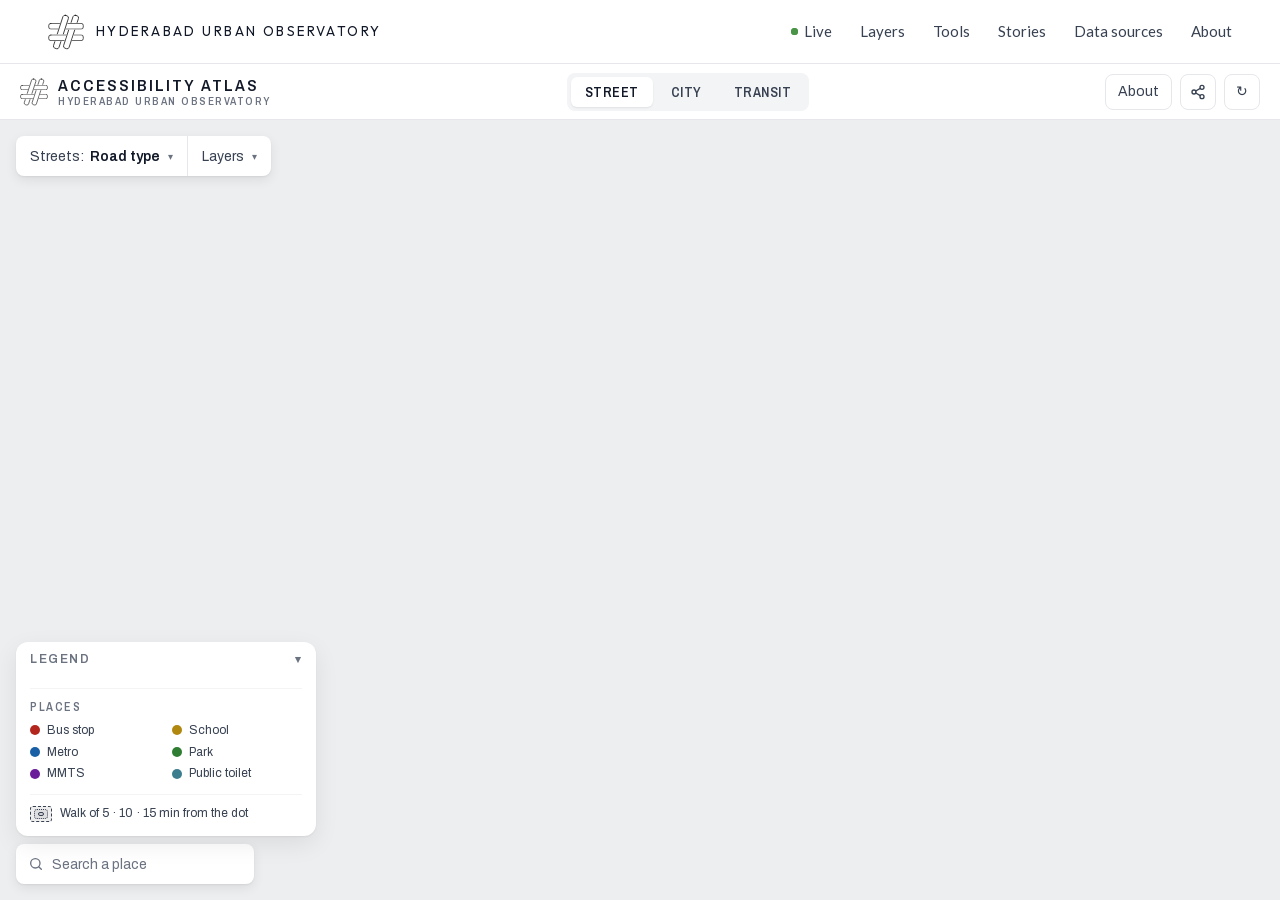
==== commit 94c0f40d: "Observatory header bar above the atlas bar The same white bar as the main site, tools, stories and t" ====
--- a/index.html
+++ b/index.html
@@ -8,10 +8,31 @@
 <link rel="stylesheet" href="vendor/fonts/archivo.css">
 <link href="vendor/maplibre-gl.css" rel="stylesheet">
 <link rel="stylesheet" href="css/style.css">
+<link rel="stylesheet" href="vendor/fonts/lato.css">
+<link rel="stylesheet" href="css/obs-header.css">
 <!-- visit counter: page, referring site, country; no cookies, no IP addresses (live-feed/visits.js) -->
 <script src="https://api.urbanobservatory.in/visits.js" defer></script>
 </head>
 <body>
+
+<!-- ===================== OBSERVATORY HEADER (same bar as the main site) ===================== -->
+<header class="obs-header">
+  <a class="obs-brand" href="https://hyderabad.urbanobservatory.in/" aria-label="Hyderabad Urban Observatory, home"><span class="obs-logo"><svg viewBox="0 0 100 100" aria-hidden="true"><defs><rect id="bH1" x="2" y="26" width="96" height="16" rx="6"/><rect id="bH2" x="2" y="58" width="96" height="16" rx="6"/><rect id="bV1" x="28" y="2" width="16" height="96" rx="6" transform="rotate(18 36 50)"/><rect id="bV2" x="56" y="2" width="16" height="96" rx="6" transform="rotate(18 64 50)"/><mask id="cH1"><rect width="100" height="100" fill="white"/><use href="#bV1" fill="black" stroke="black" stroke-width="4"/></mask><mask id="cV2"><rect width="100" height="100" fill="white"/><use href="#bH1" fill="black" stroke="black" stroke-width="4"/></mask><mask id="cH2"><rect width="100" height="100" fill="white"/><use href="#bV2" fill="black" stroke="black" stroke-width="4"/></mask><mask id="cV1"><rect width="100" height="100" fill="white"/><use href="#bH2" fill="black" stroke="black" stroke-width="4"/></mask></defs><g fill="#FFFFFF" stroke="#111" stroke-width="2" stroke-linecap="round" stroke-linejoin="round"><use href="#bH1" mask="url(#cH1)"/><use href="#bV2" mask="url(#cV2)"/><use href="#bH2" mask="url(#cH2)"/><use href="#bV1" mask="url(#cV1)"/></g></svg></span><span class="obs-word">Hyderabad Urban Observatory</span></a>
+  <nav class="obs-nav" aria-label="Observatory"><a href="https://hyderabad.urbanobservatory.in/live/" class="obs-live"><i class="obs-live-dot" aria-hidden="true"></i>Live</a><a href="https://hyderabad.urbanobservatory.in/maps/">Layers</a><a href="https://hyderabad.urbanobservatory.in/tools/">Tools</a><a href="https://hyderabad.urbanobservatory.in/stories/">Stories</a><a href="https://hyderabad.urbanobservatory.in/data/">Data sources</a><a href="https://hyderabad.urbanobservatory.in/about">About</a></nav>
+  <a href="https://hyderabad.urbanobservatory.in/live/" class="obs-live obs-live-bar"><i class="obs-live-dot" aria-hidden="true"></i>Live</a>
+  <button type="button" class="obs-burger" aria-label="Menu" aria-expanded="false" aria-controls="obs-menu"><span></span></button>
+  <nav class="obs-menu" id="obs-menu" aria-label="Observatory" hidden><a href="https://hyderabad.urbanobservatory.in/live/" class="obs-live"><i class="obs-live-dot" aria-hidden="true"></i>Live</a><a href="https://hyderabad.urbanobservatory.in/maps/">Layers</a><a href="https://hyderabad.urbanobservatory.in/tools/">Tools</a><a href="https://hyderabad.urbanobservatory.in/stories/">Stories</a><a href="https://hyderabad.urbanobservatory.in/data/">Data sources</a><a href="https://hyderabad.urbanobservatory.in/about">About</a></nav>
+</header>
+<script>
+  // Observatory header: on narrow screens the burger opens the link card; Escape or a tap outside closes it
+  (() => {
+    const b = document.querySelector('.obs-burger'), m = document.getElementById('obs-menu');
+    const set = (open) => { m.hidden = !open; b.setAttribute('aria-expanded', open); };
+    b.addEventListener('click', () => set(m.hidden));
+    document.addEventListener('keydown', (e) => { if (e.key === 'Escape' && !m.hidden) { set(false); b.focus(); } });
+    document.addEventListener('pointerdown', (e) => { if (!m.hidden && !m.contains(e.target) && !b.contains(e.target)) set(false); });
+  })();
+</script>
 
 <!-- ============================ TOP BAR ============================ -->
 <header id="topbar" class="blueprint">
--- a/vendor/fonts/lato.css
+++ b/vendor/fonts/lato.css
@@ -0,0 +1,7 @@
+/* Lato 400 / 700 / 900 (latin) — self-hosted from Google Fonts, SIL Open Font License */
+@font-face { font-family: 'Lato'; font-style: normal; font-weight: 400; font-display: swap;
+  src: url('lato-400-latin.woff2') format('woff2'); unicode-range: U+0000-00FF, U+0131, U+0152-0153, U+02BB-02BC, U+02C6, U+02DA, U+02DC, U+0304, U+0308, U+0329, U+2000-206F, U+20AC, U+2122, U+2191, U+2193, U+2212, U+2215, U+FEFF, U+FFFD; }
+@font-face { font-family: 'Lato'; font-style: normal; font-weight: 700; font-display: swap;
+  src: url('lato-700-latin.woff2') format('woff2'); unicode-range: U+0000-00FF, U+0131, U+0152-0153, U+02BB-02BC, U+02C6, U+02DA, U+02DC, U+0304, U+0308, U+0329, U+2000-206F, U+20AC, U+2122, U+2191, U+2193, U+2212, U+2215, U+FEFF, U+FFFD; }
+@font-face { font-family: 'Lato'; font-style: normal; font-weight: 900; font-display: swap;
+  src: url('lato-900-latin.woff2') format('woff2'); unicode-range: U+0000-00FF, U+0131, U+0152-0153, U+02BB-02BC, U+02C6, U+02DA, U+02DC, U+0304, U+0308, U+0329, U+2000-206F, U+20AC, U+2122, U+2191, U+2193, U+2212, U+2215, U+FEFF, U+FFFD; }
--- a/css/obs-header.css
+++ b/css/obs-header.css
@@ -0,0 +1,37 @@
+/* Observatory header bar: the same bar as the main site, tools, stories and the data site
+   (hyderabad-data/vendor/obs/standard.css), above the atlas's own bar (Teja, 7 Nov 2026).
+   Scoped to .obs-header so it leaves the atlas's own styles alone. */
+
+.obs-header { position: relative; z-index: 40; flex: 0 0 auto; display: flex; align-items: center; justify-content: space-between;
+  gap: 16px; height: 64px; padding: 0 24px; background: #fff; border-bottom: 1px solid #E5E7EB; box-sizing: border-box;
+  font-family: 'Lato', 'Helvetica Neue', Arial, sans-serif; }
+@media (min-width: 768px) { .obs-header { padding: 0 48px; } }
+.obs-header a { text-decoration: none; }
+.obs-brand { display: flex; align-items: center; gap: 12px; color: #111827; min-width: 0; }
+.obs-logo { display: block; width: 36px; height: 36px; flex: none; }
+.obs-logo svg { width: 100%; height: 100%; display: block; }
+.obs-word { font: 400 13.5px/1 'Outfit', 'Helvetica Neue', sans-serif; letter-spacing: .18em; text-transform: uppercase;
+  white-space: nowrap; overflow: hidden; text-overflow: ellipsis; color: #111827; }
+.obs-nav { display: none; align-self: stretch; gap: 28px; }
+.obs-nav a { display: flex; align-items: center; padding-top: 2px; font: 400 15px/1 'Lato', 'Helvetica Neue', Arial, sans-serif;
+  color: #374151; border-bottom: 2px solid transparent; white-space: nowrap; }
+.obs-nav a:hover { color: #111827; }
+.obs-burger { display: grid; place-items: center; width: 36px; height: 36px; border: 0; background: none; color: #111827; cursor: pointer; padding: 0; }
+.obs-burger span { display: block; width: 20px; height: 1.5px; background: currentColor; box-shadow: 0 -6px 0 currentColor, 0 6px 0 currentColor; }
+.obs-menu { position: absolute; right: 16px; top: 60px; min-width: 200px; background: #fff; border: 1px solid #E5E7EB;
+  border-radius: 4px; padding: 6px; display: grid; }
+.obs-menu[hidden] { display: none; }
+.obs-menu a { padding: 11px 12px; border-radius: 4px; font: 400 15px/1 'Lato', 'Helvetica Neue', Arial, sans-serif; color: #374151; }
+.obs-menu a:hover { background: #FAFAFB; color: #111827; }
+@media (min-width: 1024px) { .obs-nav { display: flex; } .obs-burger, .obs-menu { display: none !important; } }
+
+.obs-live { display: inline-flex; align-items: center; gap: 6px; }
+.obs-live-dot { position: relative; width: 7px; height: 7px; border-radius: 50%; background: #4A9447; flex: none; }
+.obs-live-dot::after { content: ''; position: absolute; inset: 0; border-radius: 50%; background: #4A9447; animation: obs-live-pulse 1.8s ease-out infinite; }
+@keyframes obs-live-pulse { 0% { transform: scale(1); opacity: .6; } 100% { transform: scale(2.8); opacity: 0; } }
+@media (prefers-reduced-motion: reduce) { .obs-live-dot::after { animation: none; } }
+.obs-live-bar { margin-left: auto; font: 700 14px/1 'Lato', 'Helvetica Neue', Arial, sans-serif; color: #111827; white-space: nowrap; flex: none; }
+.obs-header .obs-live-bar + .obs-burger { margin-left: -4px; }
+@media (min-width: 1024px) { .obs-live-bar { display: none; } }
+@media (max-width: 420px) { .obs-word { font-size: 10.5px; letter-spacing: .08em; } .obs-logo { width: 28px; height: 28px; }
+  .obs-brand { gap: 8px; } .obs-header { gap: 8px; } .obs-live-bar { font-size: 13.5px; } }
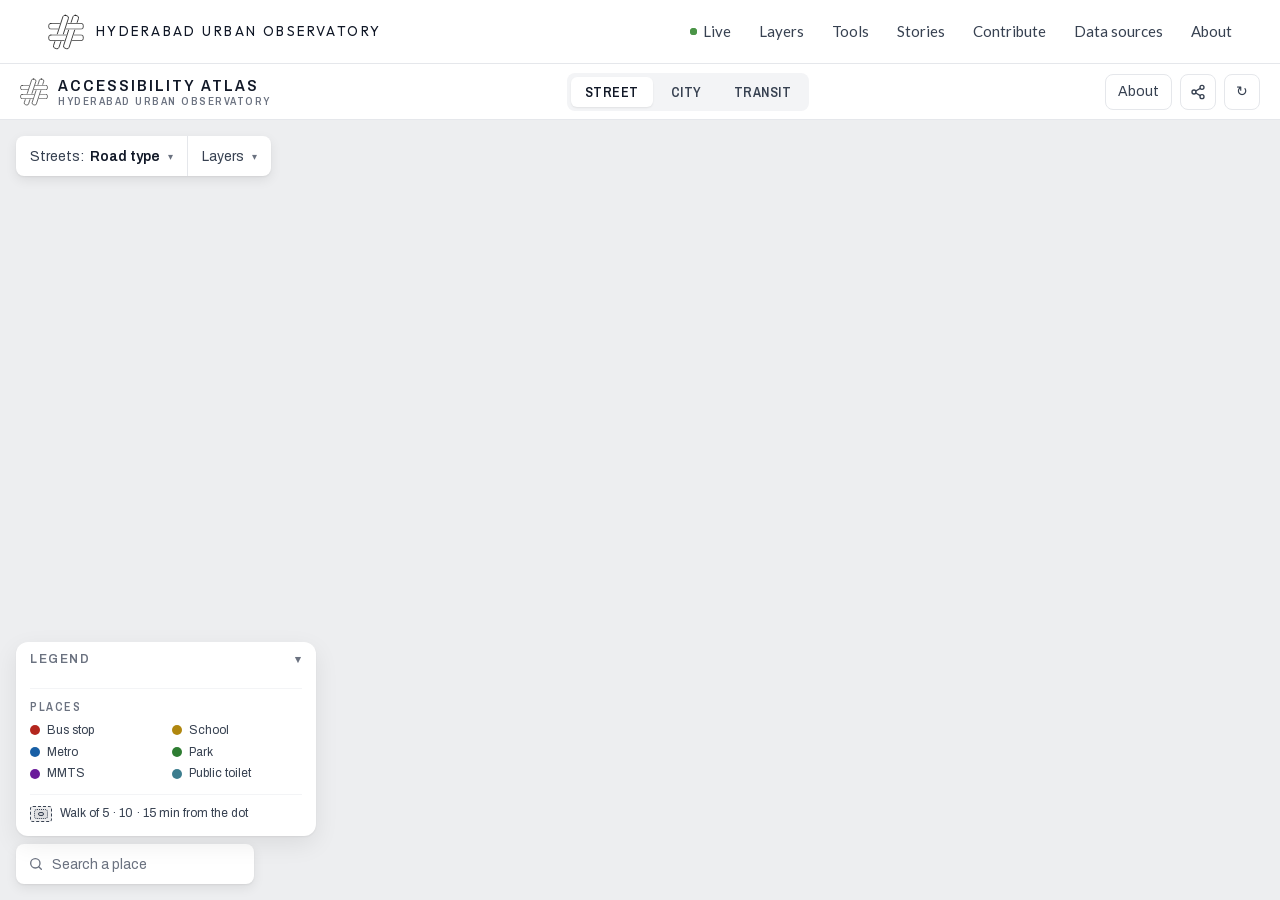
==== commit 68d5a2bd: "Menu: add Contribute (citizen surveys at /contribute/) Co-Authored-By: Claude Opus 5.5 <noreply@anth" ====
--- a/index.html
+++ b/index.html
@@ -18,10 +18,10 @@
 <!-- ===================== OBSERVATORY HEADER (same bar as the main site) ===================== -->
 <header class="obs-header">
   <a class="obs-brand" href="https://hyderabad.urbanobservatory.in/" aria-label="Hyderabad Urban Observatory, home"><span class="obs-logo"><svg viewBox="0 0 100 100" aria-hidden="true"><defs><rect id="bH1" x="2" y="26" width="96" height="16" rx="6"/><rect id="bH2" x="2" y="58" width="96" height="16" rx="6"/><rect id="bV1" x="28" y="2" width="16" height="96" rx="6" transform="rotate(18 36 50)"/><rect id="bV2" x="56" y="2" width="16" height="96" rx="6" transform="rotate(18 64 50)"/><mask id="cH1"><rect width="100" height="100" fill="white"/><use href="#bV1" fill="black" stroke="black" stroke-width="4"/></mask><mask id="cV2"><rect width="100" height="100" fill="white"/><use href="#bH1" fill="black" stroke="black" stroke-width="4"/></mask><mask id="cH2"><rect width="100" height="100" fill="white"/><use href="#bV2" fill="black" stroke="black" stroke-width="4"/></mask><mask id="cV1"><rect width="100" height="100" fill="white"/><use href="#bH2" fill="black" stroke="black" stroke-width="4"/></mask></defs><g fill="#FFFFFF" stroke="#111" stroke-width="2" stroke-linecap="round" stroke-linejoin="round"><use href="#bH1" mask="url(#cH1)"/><use href="#bV2" mask="url(#cV2)"/><use href="#bH2" mask="url(#cH2)"/><use href="#bV1" mask="url(#cV1)"/></g></svg></span><span class="obs-word">Hyderabad Urban Observatory</span></a>
-  <nav class="obs-nav" aria-label="Observatory"><a href="https://hyderabad.urbanobservatory.in/live/" class="obs-live"><i class="obs-live-dot" aria-hidden="true"></i>Live</a><a href="https://hyderabad.urbanobservatory.in/maps/">Layers</a><a href="https://hyderabad.urbanobservatory.in/tools/">Tools</a><a href="https://hyderabad.urbanobservatory.in/stories/">Stories</a><a href="https://hyderabad.urbanobservatory.in/data/">Data sources</a><a href="https://hyderabad.urbanobservatory.in/about">About</a></nav>
+  <nav class="obs-nav" aria-label="Observatory"><a href="https://hyderabad.urbanobservatory.in/live/" class="obs-live"><i class="obs-live-dot" aria-hidden="true"></i>Live</a><a href="https://hyderabad.urbanobservatory.in/maps/">Layers</a><a href="https://hyderabad.urbanobservatory.in/tools/">Tools</a><a href="https://hyderabad.urbanobservatory.in/stories/">Stories</a><a href="https://hyderabad.urbanobservatory.in/contribute/">Contribute</a><a href="https://hyderabad.urbanobservatory.in/data/">Data sources</a><a href="https://hyderabad.urbanobservatory.in/about">About</a></nav>
   <a href="https://hyderabad.urbanobservatory.in/live/" class="obs-live obs-live-bar"><i class="obs-live-dot" aria-hidden="true"></i>Live</a>
   <button type="button" class="obs-burger" aria-label="Menu" aria-expanded="false" aria-controls="obs-menu"><span></span></button>
-  <nav class="obs-menu" id="obs-menu" aria-label="Observatory" hidden><a href="https://hyderabad.urbanobservatory.in/live/" class="obs-live"><i class="obs-live-dot" aria-hidden="true"></i>Live</a><a href="https://hyderabad.urbanobservatory.in/maps/">Layers</a><a href="https://hyderabad.urbanobservatory.in/tools/">Tools</a><a href="https://hyderabad.urbanobservatory.in/stories/">Stories</a><a href="https://hyderabad.urbanobservatory.in/data/">Data sources</a><a href="https://hyderabad.urbanobservatory.in/about">About</a></nav>
+  <nav class="obs-menu" id="obs-menu" aria-label="Observatory" hidden><a href="https://hyderabad.urbanobservatory.in/live/" class="obs-live"><i class="obs-live-dot" aria-hidden="true"></i>Live</a><a href="https://hyderabad.urbanobservatory.in/maps/">Layers</a><a href="https://hyderabad.urbanobservatory.in/tools/">Tools</a><a href="https://hyderabad.urbanobservatory.in/stories/">Stories</a><a href="https://hyderabad.urbanobservatory.in/contribute/">Contribute</a><a href="https://hyderabad.urbanobservatory.in/data/">Data sources</a><a href="https://hyderabad.urbanobservatory.in/about">About</a></nav>
 </header>
 <script>
   // Observatory header: on narrow screens the burger opens the link card; Escape or a tap outside closes it
